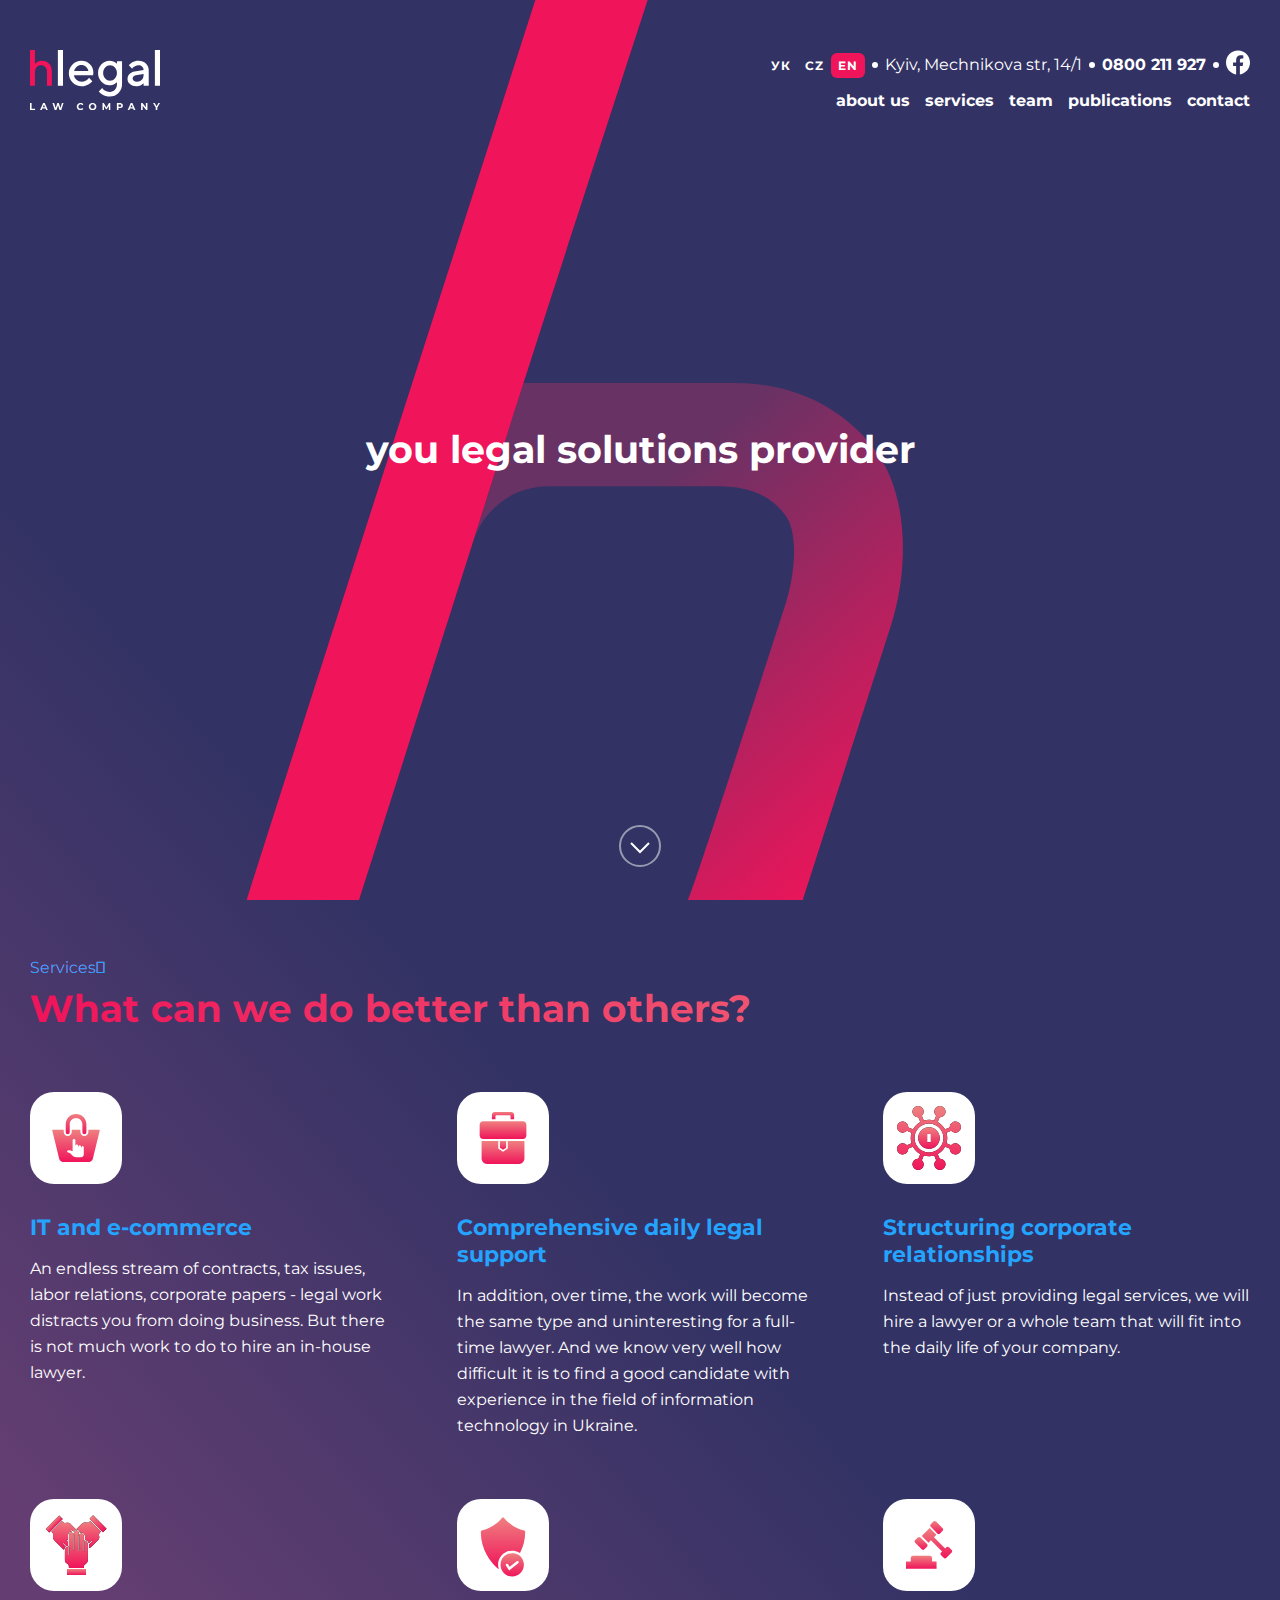
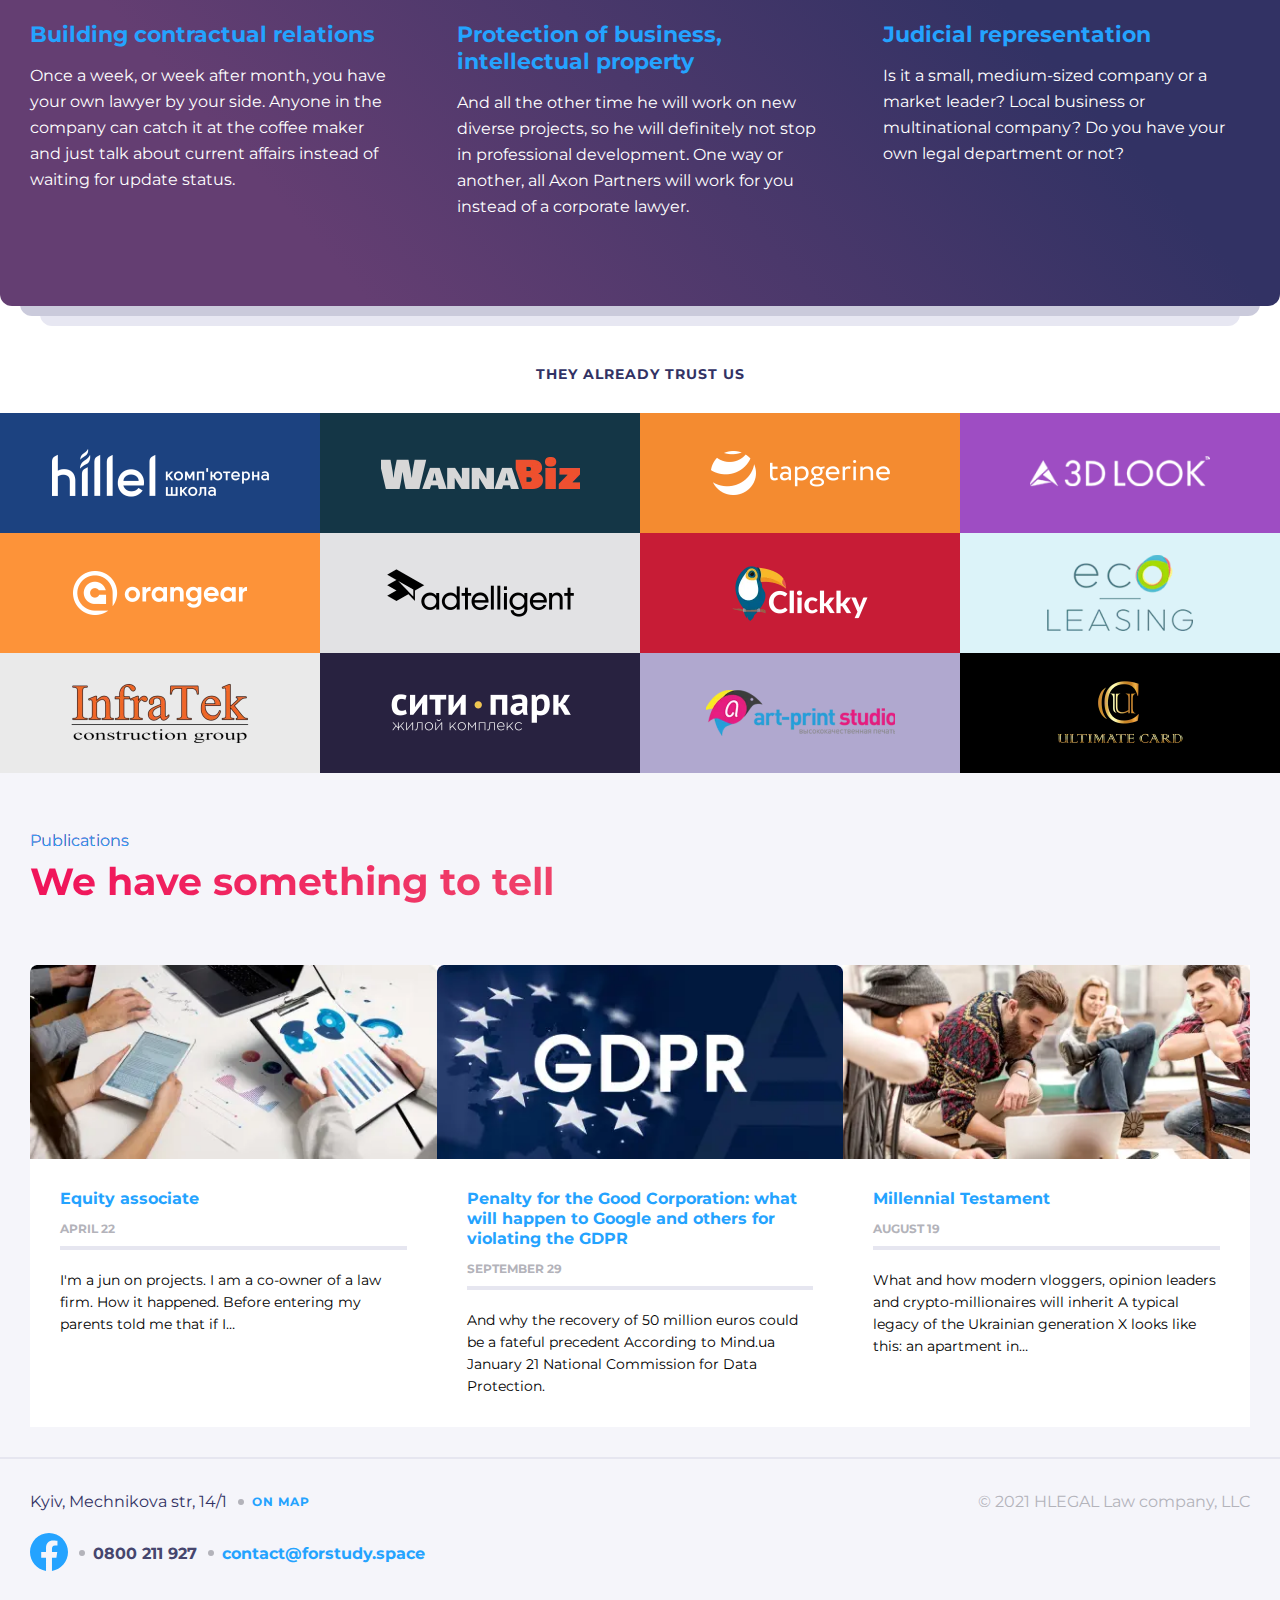
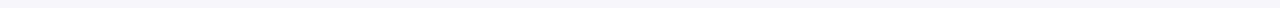
==== index.html @ 8ef1875a "version 2.0" ====
<!DOCTYPE html>
<html lang="ru">

<head>
	<title>Home</title>
	<meta charset="UTF-8">
	<meta name="format-detection" content="telephone=no">
	<!-- <style>body{opacity: 0;}</style> -->
	<link rel="stylesheet" href="css/style.min.css?_v=20220905091904">
	<!-- <meta name="robots" content="noindex, nofollow"> -->
	<meta name="viewport" content="width=device-width, initial-scale=1.0">
</head>

<body class="home header-bleck">
	<div class="wrapper">
		<header class="header">
			<div class="header__container">
				<div class="header__logo">
					<a href="../index.html">
						<svg class="header__logo--logotip" viewBox="0 0 130 60" fill="none" xmlns="http://www.w3.org/2000/svg">
							<path d="M4.95672 0H0V35.7986H4.95672V22.5177C4.95672 20.2709 5.51557 18.4984 6.63326 17.2502C7.75095 16.002 9.2817 15.353 11.1769 15.353C12.8049 15.353 14.1655 15.9521 15.2589 17.1004C16.3523 18.2738 16.9112 19.7466 16.9112 21.5191V35.8236H21.8922V21.5191C21.8922 18.2238 20.9932 15.6276 19.1951 13.6804C17.3971 11.7332 15.0402 10.7596 12.1731 10.7596C11.347 10.7596 10.5209 10.8594 9.71906 11.0841C8.89294 11.3088 8.2369 11.5584 7.70235 11.833C7.16781 12.1076 6.65756 12.4072 6.1959 12.7567C5.73424 13.1062 5.41838 13.3558 5.27259 13.5056C5.1268 13.6554 5.00532 13.7552 4.95672 13.8301V0Z" class="header__logo--capital-letter" />
							<path d="M32.9726 0H27.8628V35.7689H32.9726V0Z" class="header__logo--letter" />
							<path d="M63.1114 25.2935L63.3669 22.7386C63.3669 19.315 62.2428 16.4535 59.9433 14.1541C57.6439 11.8546 54.7824 10.7305 51.3588 10.7305C47.9352 10.7305 44.9715 11.9568 42.5188 14.4096C40.0661 16.8623 38.8397 19.7749 38.8397 23.2496C38.8397 26.8265 40.1172 29.8924 42.621 32.4473C45.1248 35.0022 48.1396 36.2797 51.6143 36.2797C52.9429 36.2797 54.1692 36.0753 55.3956 35.7176C56.6219 35.3088 57.6439 34.9 58.3593 34.4912C59.1258 34.0313 59.8922 33.5204 60.5565 32.9583C61.2208 32.3962 61.6807 31.9874 61.8851 31.7319C62.0895 31.4764 62.2428 31.3231 62.345 31.1698L59.0236 27.8484L58.2571 28.8193C57.7461 29.4325 56.8774 30.0457 55.6511 30.7099C54.3736 31.3742 53.0451 31.6808 51.6143 31.6808C49.6215 31.6808 47.9352 31.0676 46.5045 29.7902C45.0737 28.5127 44.205 27.0309 43.9495 25.2935H63.1114ZM51.3588 15.0738C53.2494 15.0738 54.7824 15.6359 56.0599 16.709C57.2862 17.8331 58.0527 19.2128 58.3593 20.9501H44.1539C44.6138 19.2128 45.4314 17.8331 46.7089 16.709C47.9352 15.6359 49.5193 15.0738 51.3588 15.0738Z" class="header__logo--letter" />
							<path d="M86.9429 34.2868C86.9429 36.5351 86.2786 38.3747 84.8989 39.8054C83.5704 41.1851 81.8841 41.9005 79.7891 41.9005C78.8693 41.9005 77.9496 41.7472 77.0809 41.4917C76.2122 41.2362 75.5479 40.9296 74.9859 40.5719C74.4238 40.2142 73.9128 39.8565 73.4018 39.3967C72.9419 38.9368 72.6353 38.6302 72.482 38.4769C72.3287 38.3236 72.2265 38.1703 72.1244 38.0681L68.803 41.3895L69.2117 41.9005C69.4672 42.2582 69.9271 42.718 70.5403 43.229C71.1535 43.6889 71.8689 44.1999 72.6864 44.7109C73.504 45.1708 74.526 45.5796 75.8034 45.9372C77.0809 46.2949 78.4094 46.4993 79.7891 46.4993C83.2638 46.4993 86.1253 45.3241 88.5269 42.9735C90.8774 40.5719 92.0527 37.7104 92.0527 34.2357V11.2415H86.9429V13.7964L86.0742 13.0299C85.5121 12.5189 84.6435 12.0079 83.4171 11.4969C82.1907 10.986 80.8622 10.7305 79.5336 10.7305C76.4166 10.7305 73.7595 11.9057 71.4601 14.3074C69.1606 16.709 68.0365 19.5705 68.0365 22.9941C68.0365 26.4177 69.1606 29.2792 71.4601 31.6808C73.7595 34.0824 76.4166 35.2577 79.5336 35.2577C80.4023 35.2577 81.2199 35.1555 82.0885 34.9511C82.9061 34.6956 83.5704 34.4401 84.1325 34.1846C84.6945 33.9291 85.2055 33.6225 85.6654 33.2648C86.1253 32.9072 86.483 32.6517 86.5852 32.5495L86.9429 32.1918V34.2868ZM73.1463 22.9941C73.1463 20.8479 73.8106 19.0595 75.1903 17.5776C76.5699 16.0958 78.2051 15.3293 80.0446 15.3293C81.8841 15.3293 83.5193 16.0958 84.8989 17.5776C86.2275 19.0595 86.9429 20.8479 86.9429 22.9941C86.9429 25.1402 86.2275 26.9287 84.8989 28.4105C83.5193 29.8924 81.8841 30.6588 80.0446 30.6588C78.2051 30.6588 76.5699 29.8924 75.1903 28.4105C73.8106 26.9287 73.1463 25.1402 73.1463 22.9941Z" class="header__logo--letter" />
							<path d="M118.724 35.7687V19.9282C118.724 17.3222 117.753 15.1249 115.863 13.3876C113.972 11.5991 111.519 10.7305 108.504 10.7305C107.329 10.7305 106.154 10.8838 105.03 11.1904C103.906 11.548 102.986 11.9057 102.321 12.3145C101.657 12.7233 100.993 13.1832 100.38 13.7453C99.7666 14.2563 99.4089 14.6139 99.2045 14.8183C99.0512 15.0227 98.8979 15.176 98.7957 15.3293L102.117 18.6507L102.781 17.782C103.19 17.22 103.906 16.709 104.979 16.1469C106.052 15.5848 107.227 15.3293 108.504 15.3293C109.986 15.3293 111.213 15.7892 112.183 16.6579C113.154 17.5266 113.614 18.6507 113.614 19.9282L104.672 21.4611C102.475 21.8188 100.686 22.6875 99.46 24.0672C98.1825 25.4468 97.5182 27.1331 97.5182 29.1259C97.5182 31.0165 98.3358 32.6517 99.971 34.0824C101.657 35.5643 103.701 36.2797 106.205 36.2797C107.074 36.2797 107.891 36.1775 108.709 35.922C109.577 35.7176 110.242 35.4621 110.804 35.2066C111.366 34.9511 111.877 34.6445 112.337 34.2868C112.797 33.9291 113.103 33.6736 113.308 33.5715C113.461 33.4182 113.563 33.2649 113.614 33.2138V35.7687H118.724ZM106.971 31.6808C105.643 31.6808 104.57 31.3742 103.803 30.761C102.986 30.1479 102.628 29.4325 102.628 28.6149C102.628 27.7462 102.884 26.9798 103.446 26.4177C104.008 25.8556 104.774 25.4468 105.694 25.2935L113.614 24.0161V24.527C113.614 26.8265 113.052 28.5638 111.877 29.8413C110.702 31.0676 109.066 31.6808 106.971 31.6808Z" class="header__logo--letter" />
							<path d="M130 0H124.89V35.7689H130V0Z" class="header__logo--letter" />
							<path d="M0 53.1185H1.59915V58.7253H5.06396V60.0283H0V53.1185Z" class="header__logo--letter" />
							<path d="M15.5016 58.5477H12.2934L11.6814 60.0283H10.0428L13.1226 53.1185H14.702L17.7917 60.0283H16.1136L15.5016 58.5477ZM14.9982 57.3335L13.9025 54.688L12.8067 57.3335H14.9982Z" class="header__logo--letter" />
							<path d="M33.5121 53.1185L31.2516 60.0283H29.534L28.0138 55.3494L26.4443 60.0283H24.7366L22.4662 53.1185H24.1245L25.6842 57.9751L27.313 53.1185H28.7937L30.3731 58.0146L31.9821 53.1185H33.5121Z" class="header__logo--letter" />
							<path d="M50.5232 60.1468C49.819 60.1468 49.1807 59.9954 48.6082 59.6927C48.0422 59.3834 47.5947 58.959 47.2657 58.4193C46.9432 57.8731 46.782 57.2578 46.782 56.5734C46.782 55.889 46.9432 55.277 47.2657 54.7373C47.5947 54.1911 48.0422 53.7667 48.6082 53.464C49.1807 53.1547 49.8223 53 50.5331 53C51.1319 53 51.6716 53.1053 52.152 53.3159C52.6389 53.5265 53.0469 53.8292 53.376 54.224L52.3494 55.1717C51.8821 54.6321 51.303 54.3622 50.612 54.3622C50.1843 54.3622 49.8026 54.4577 49.467 54.6485C49.1313 54.8328 48.8681 55.0927 48.6773 55.4283C48.493 55.764 48.4009 56.1456 48.4009 56.5734C48.4009 57.0012 48.493 57.3828 48.6773 57.7185C48.8681 58.0541 49.1313 58.3173 49.467 58.5082C49.8026 58.6924 50.1843 58.7846 50.612 58.7846C51.303 58.7846 51.8821 58.5115 52.3494 57.9653L53.376 58.9129C53.0469 59.3143 52.6389 59.6203 52.152 59.8309C51.665 60.0415 51.1221 60.1468 50.5232 60.1468Z" class="header__logo--letter" />
							<path d="M62.5933 60.1468C61.876 60.1468 61.2278 59.9922 60.6487 59.6829C60.0761 59.3736 59.6253 58.9491 59.2963 58.4095C58.9738 57.8632 58.8126 57.2512 58.8126 56.5734C58.8126 55.8956 58.9738 55.2868 59.2963 54.7472C59.6253 54.201 60.0761 53.7733 60.6487 53.464C61.2278 53.1547 61.876 53 62.5933 53C63.3106 53 63.9555 53.1547 64.5281 53.464C65.1006 53.7733 65.5514 54.201 65.8804 54.7472C66.2095 55.2868 66.374 55.8956 66.374 56.5734C66.374 57.2512 66.2095 57.8632 65.8804 58.4095C65.5514 58.9491 65.1006 59.3736 64.5281 59.6829C63.9555 59.9922 63.3106 60.1468 62.5933 60.1468ZM62.5933 58.7846C63.0013 58.7846 63.3698 58.6924 63.6989 58.5082C64.0279 58.3173 64.2846 58.0541 64.4688 57.7185C64.6597 57.3828 64.7551 57.0012 64.7551 56.5734C64.7551 56.1456 64.6597 55.764 64.4688 55.4283C64.2846 55.0927 64.0279 54.8328 63.6989 54.6485C63.3698 54.4577 63.0013 54.3622 62.5933 54.3622C62.1853 54.3622 61.8168 54.4577 61.4877 54.6485C61.1587 54.8328 60.8987 55.0927 60.7079 55.4283C60.5236 55.764 60.4315 56.1456 60.4315 56.5734C60.4315 57.0012 60.5236 57.3828 60.7079 57.7185C60.8987 58.0541 61.1587 58.3173 61.4877 58.5082C61.8168 58.6924 62.1853 58.7846 62.5933 58.7846Z" class="header__logo--letter" />
							<path d="M78.7995 60.0283L78.7896 55.8824L76.7561 59.2979H76.0355L74.0119 55.9713V60.0283H72.5115V53.1185H73.8342L76.4205 57.4125L78.9673 53.1185H80.2802L80.2999 60.0283H78.7995Z" class="header__logo--letter" />
							<path d="M89.8659 53.1185C90.478 53.1185 91.0077 53.2205 91.4552 53.4245C91.9093 53.6285 92.2581 53.918 92.5016 54.2931C92.7451 54.6682 92.8668 55.1125 92.8668 55.6258C92.8668 56.1325 92.7451 56.5767 92.5016 56.9584C92.2581 57.3335 91.9093 57.623 91.4552 57.8271C91.0077 58.0245 90.478 58.1232 89.8659 58.1232H88.4741V60.0283H86.8749V53.1185H89.8659ZM89.7771 56.8202C90.2575 56.8202 90.6227 56.7182 90.8728 56.5142C91.1229 56.3036 91.2479 56.0074 91.2479 55.6258C91.2479 55.2375 91.1229 54.9414 90.8728 54.7373C90.6227 54.5268 90.2575 54.4215 89.7771 54.4215H88.4741V56.8202H89.7771Z" class="header__logo--letter" />
							<path d="M103.148 58.5477H99.9396L99.3276 60.0283H97.6889L100.769 53.1185H102.348L105.438 60.0283H103.76L103.148 58.5477ZM102.644 57.3335L101.549 54.688L100.453 57.3335H102.644Z" class="header__logo--letter" />
							<path d="M117.428 53.1185V60.0283H116.115L112.67 55.8331V60.0283H111.09V53.1185H112.413L115.848 57.3137V53.1185H117.428Z" class="header__logo--letter" />
							<path d="M127.315 57.5803V60.0283H125.716V57.5605L123.041 53.1185H124.739L126.585 56.1884L128.43 53.1185H130L127.315 57.5803Z" class="header__logo--letter" />
						</svg>
					</a>
					<svg class="header__logo--slash" viewBox="0 0 21 47" fill="none" xmlns="http://www.w3.org/2000/svg">
						<path fill-rule="evenodd" clip-rule="evenodd" d="M15.1752 0H21L5.82482 47H0L15.1752 0Z" class="header__logo--capital-letter" />
					</svg>
					<span class="header__logo--pages-name header__logo--publications">publications</span>
					<span class="header__logo--pages-name header__logo--services">services</span>
					<span class="header__logo--pages-name header__logo--contact">contact</span>
					<span class="header__logo--pages-name header__logo--team">team</span>
					<span class="header__logo--pages-name header__logo--about-us">about us</span>
				</div>
				<div class="header__info">
					<div class="header__lang">
						<button class="header__lang--btn">УК</button>
						<button class="header__lang--btn">CZ</button>
						<button class="header__lang--btn header__lang--btn-active">EN</button>
					</div>
					<ul class="header__contact-info">
						<li class="header__contact-info--link"><a href="https://goo.gl/maps/58n53urwXJdVKvodA" target="_blank">
								<address>Kyiv, Mechnikova str, 14/1</address>
							</a></li>
						<li class="header__contact-info--link"><a href="tel:0800211927">0800 211 927</a></li>
						<li class="header__contact-info--link">
							<a href="https://www.facebook.com/groups/members.hillel.odessa" class="header__contact-info--facebook">
								<svg width="24" height="25" viewBox="0 0 24 25" fill="none" xmlns="http://www.w3.org/2000/svg">
									<path class="one" d="M24 12.5733C24 5.90541 18.6274 0.5 12 0.5C5.37258 0.5 0 5.90541 0 12.5733C0 18.5995 4.38823 23.5943 10.125 24.5V16.0633H7.07813V12.5733H10.125V9.91343C10.125 6.88755 11.9165 5.21615 14.6576 5.21615C15.9705 5.21615 17.3438 5.45195 17.3438 5.45195V8.42313H15.8306C14.3399 8.42313 13.875 9.35379 13.875 10.3086V12.5733H17.2031L16.6711 16.0633H13.875V24.5C19.6118 23.5943 24 18.5995 24 12.5733Z" fill="white" />
								</svg>
							</a>
						</li>
					</ul>
				</div>
				<input id="opener" type="radio" name="check">
				<label for="opener" class="opener"><span></span></label>
				<input id="cap" type="radio" name="check" checked>
				<div class="background"></div>
				<nav class="header__nav">
					<label for="cap" class="cap"><span></span></label>
					<a href="../about-us.html" class="header__nav--link header__nav--about-us">about us</a>
					<a href="../services.html" class="header__nav--link header__nav--services">services</a>
					<a href="../team.html" class="header__nav--link header__nav--team">team</a>
					<a href="../publications.html" class="header__nav--link header__nav--publications">publications</a>
					<a href="../contact.html" class="header__nav--link header__nav--contact">contact</a>
				</nav>
			</div>
		</header>
		<main class="page">
			<div class="wpapper-gradient">
				<section class="hero-section">
					<div class="hero-section__container">
						<div class="hero-section--h">
							<img src="img/Symbol.svg" alt="h">
						</div>
						<h1 class="hero-section__title basic-title">you legal solutions provider</h1>
						<a href="#" class="hero-section__arrow">
							<svg class="arrow" width="42" height="42" viewBox="0 0 42 42" fill="none" xmlns="http://www.w3.org/2000/svg">
								<circle class="arrow--circle" opacity="0.5" cx="21" cy="21" r="20" stroke-width="2" />
								<path class="arrow--color" d="M12 18L21 27L30 18" stroke-width="2" />
							</svg>
						</a>
					</div>
				</section>
				<div class="our-services">
					<div class="our-services__container">
						<div class="our-services__title--wrapper">
							<a href="../services.html" class="our-services__title--link">Services<span class="icon-Arrow-smoll"></span></a>
							<h1 class="our-services__title basic-title">What can we do better than others?</h1>
						</div>
						<ul class="our-services__list">
							<li class="our-services__item">
								<a class="our-services__item--link" href="#"><img src="img/Ecommerce.svg" alt="Ecommerce"></a>
								<h4 class="our-services__item--title"><a href="#">IT and e-commerce</a></h4>
								<p class="our-services__item--text">An endless stream of contracts, tax issues, labor relations, corporate papers - legal work distracts you from doing business. But there is not much work to do to hire an in-house lawyer.</p>
							</li>
							<li class="our-services__item">
								<a class="our-services__item--link" href="#"><img src="img/Support.svg" alt="Support"></a>
								<h4 class="our-services__item--title"><a href="#">Comprehensive daily legal support</a></h4>
								<p class="our-services__item--text">In addition, over time, the work will become the same type and uninteresting for a full-time lawyer. And we know very well how difficult it is to find a good candidate with experience in the field of information technology in Ukraine. </p>
							</li>
							<li class="our-services__item">
								<a class="our-services__item--link" href="#"><img src="img/Coprorate.svg" alt="Coprorate"></a>
								<h4 class="our-services__item--title"><a href="#">Structuring corporate relationships</a></h4>
								<p class="our-services__item--text">Instead of just providing legal services, we will hire a lawyer or a whole team that will fit into the daily life of your company.</p>
							</li>
							<li class="our-services__item">
								<a class="our-services__item--link" href="#"><img src="img/Trust.svg" alt="Trust"></a>
								<h4 class="our-services__item--title"><a href="#">Building contractual relations</a></h4>
								<p class="our-services__item--text">Once a week, or week after month, you have your own lawyer by your side. Anyone in the company can catch it at the coffee maker and just talk about current affairs instead of waiting for update status.</p>
							</li>
							<li class="our-services__item">
								<a class="our-services__item--link" href="#"><img src="img/Protection.svg" alt="Protection"></a>
								<h4 class="our-services__item--title"><a href="#">Protection of business, intellectual property</a></h4>
								<p class="our-services__item--text">And all the other time he will work on new diverse projects, so he will definitely not stop in professional development. One way or another, all Axon Partners will work for you instead of a corporate lawyer.</p>
							</li>
							<li class="our-services__item">
								<a class="our-services__item--link" href="#"><img src="img/Court.svg" alt="Court"></a>
								<h4 class="our-services__item--title"><a href="#">Judicial representation</a></h4>
								<p class="our-services__item--text">Is it a small, medium-sized company or a market leader? Local business or multinational company? Do you have your own legal department or not?</p>
							</li>
						</ul>
					</div>
				</div>


			</div>
			<section class="clients">
				<div class="clients__title">
					<h5>They already trust us</h5>
				</div>
				<div class="clients__list">
					<a class="clients__item bg-dark-blue" href="#"><picture><source srcset="img/hillel.webp" type="image/webp"><img class="clients__logo" src="img/hillel.png" width="217" alt="hillel"></picture></a>
					<a class="clients__item bg-dark-yankees" href="#"><picture><source srcset="img/wannabiz.webp" type="image/webp"><img class="clients__logo" src="img/wannabiz.png" width="199" alt="wannabiz"></picture></a>
					<a class="clients__item bg-cadmium-orange" href="#"><picture><source srcset="img/tapgerine.webp" type="image/webp"><img class="clients__logo" src="img/tapgerine.png" width="179" alt="tapgerine"></picture></a>
					<a class="clients__item bg-deep-lilac" href="#"><picture><source srcset="img/3dlook.webp" type="image/webp"><img class="clients__logo" src="img/3dlook.png" width="180" alt="3dlook"></picture></a>
					<a class="clients__item bg-deep-saffron" href="#"><picture><source srcset="img/orangear.webp" type="image/webp"><img class="clients__logo" src="img/orangear.png" width="174" alt="orangear"></picture></a>
					<a class="clients__item bg-platinum" href="#"><picture><source srcset="img/adtelligent.webp" type="image/webp"><img class="clients__logo" src="img/adtelligent.png" width="187" alt="adtelligent"></picture></a>
					<a class="clients__item bg-cardinal" href="#"><picture><source srcset="img/clickky.webp" type="image/webp"><img class="clients__logo" src="img/clickky.png" width="138" alt="clickky"></picture></a>
					<a class="clients__item bg-water" href="#"><picture><source srcset="img/eco-leasing.webp" type="image/webp"><img class="clients__logo" src="img/eco-leasing.png" width="146" alt="eco-leasing"></picture></a>
					<a class="clients__item bg-bright-gray" href="#"><picture><source srcset="img/ingratek.webp" type="image/webp"><img class="clients__logo" src="img/ingratek.png" width="182" alt="ingratek"></picture></a>
					<a class="clients__item bg-yankees-blue" href="#"><picture><source srcset="img/city-par.webp" type="image/webp"><img class="clients__logo" src="img/city-par.png" width="181" alt="city-par"></picture></a>
					<a class="clients__item bg-indigo" href="#"><picture><source srcset="img/artprint.webp" type="image/webp"><img class="clients__logo" src="img/artprint.png" width="189" alt="artprint"></picture></a>
					<a class="clients__item bg-black" href="#"><picture><source srcset="img/ultimatecard.webp" type="image/webp"><img class="clients__logo" src="img/ultimatecard.png" width="152" alt="ultimatecard"></picture></a>
				</div>
			</section>
			<section class="publications">
				<div class="publications__container">
					<div class="publications__title--wrapper">
						<a href="../publications.html" class="publications__title--link">Publications</a>
						<h2 class="publications__title basic-title">We have something to tell</h2>
					</div>
					<ul class="publications__list">
						<li class="publications__item">
							<a class="publications__item--link" href="#"><picture><source srcset="img/publication_one.webp" type="image/webp"><img src="img/publication_one.jpg" alt="Ecommerce"></picture></a>
							<h4 class="publications__item--title"><a href="#">Equity associate</a></h4>
							<time class="publications__date" datetime="2022-04-22">April 22</time>
							<p class="publications__item--text">I'm a jun on projects. I am a co-owner of a law firm. How it happened. Before entering my parents told me that if I…</p>
						</li>
						<li class="publications__item">
							<a class="publications__item--link" href="#"><picture><source srcset="img/publication_two.webp" type="image/webp"><img src="img/publication_two.jpg" alt="Support"></picture></a>
							<h4 class="publications__item--title"><a href="#">Penalty for the Good Corporation: what will happen to Google and others for violating the GDPR</a></h4>
							<time class="publications__date" datetime="2022-09-29">September 29</time>
							<p class="publications__item--text">And why the recovery of 50 million euros could be a fateful precedent According to Mind.ua January 21 National Commission for Data Protection.</p>
						</li>
						<li class="publications__item">
							<a class="publications__item--link" href="#"><picture><source srcset="img/publication_three.webp" type="image/webp"><img src="img/publication_three.jpg" alt="Coprorate"></picture></a>
							<h4 class="publications__item--title"><a href="#">Millennial Testament</a></h4>
							<time class="publications__date" datetime="2022-08-19">August 19</time>
							<p class="publications__item--text">What and how modern vloggers, opinion leaders and crypto-millionaires will inherit A typical legacy of the Ukrainian generation X looks like this: an apartment in…</p>
						</li>
					</ul>
				</div>

			</section>
		</main>
		<footer class="footer">
			<div class="footer__container">
				<div class="footer__locotion">
					<div class="footer__locotion-text">Kyiv, Mechnikova str, 14/1</div>
					<div class="footer__locotion-link"><a class="before" href="https://www.google.com/maps/place/%D0%B2%D1%83%D0%BB%D0%B8%D1%86%D1%8F+%D0%9C%D0%B5%D1%87%D0%BD%D0%B8%D0%BA%D0%BE%D0%B2%D0%B0,+14%2F1,+%D0%9A%D0%B8%D1%97%D0%B2,+02000/@50.436795,30.5305163,17z/data=!3m1!4b1!4m5!3m4!1s0x40d4cf07295b8e39:0x17b2112e2dc0e7a!8m2!3d50.436795!4d30.532705" target="_blank">On map</a></div>
				</div>
				<div class="footer__description">© 2021 HLEGAL Law company, LLC</div>
				<div class="footer__info">
					<div class="footer__info-social"><a href="#">
							<svg class="activ" width="38" height="38" viewBox="0 0 38 38" fill="none" xmlns="http://www.w3.org/2000/svg">
								<path d="M38 19.1161C38 8.55857 29.4934 0 19 0C8.50658 0 0 8.55857 0 19.1161C0 28.6575 6.94803 36.5659 16.0312 38V24.6419H11.207V19.1161H16.0312V14.9046C16.0312 10.1136 18.8678 7.46723 23.2078 7.46723C25.2866 7.46723 27.4609 7.84059 27.4609 7.84059V12.545H25.0651C22.7048 12.545 21.9688 14.0185 21.9688 15.5302V19.1161H27.2383L26.3959 24.6419H21.9688V38C31.052 36.5659 38 28.6575 38 19.1161Z" fill="#24A3FF" />
							</svg></a></div>
					<div class="footer__info-phone"><a class="before" href="#">0800 211 927</a></div>
					<div class="footer__info-mail"><a class="before activ" href="#">contact@forstudy.space</a></div>
				</div>
			</div>
		</footer>
	</div>
	<!-- <div id="popup" aria-hidden="true" class="popup">
	<div class="popup__wrapper">
		<div class="popup__content">
			<button data-close type="button" class="popup__close">Закрыть</button>
			<div class="popup__text">
				Text
			</div>
		</div>
	</div>
</div> -->
	<script src="js/app.min.js?_v=20220905091904"></script>
</body>

</html>
---- css/style.min.css ----
@charset "UTF-8";@import url(https://fonts.googleapis.com/css?family=Montserrat:regular,700&display=swap);*{padding:0;margin:0;border:0}*,:after,:before{-webkit-box-sizing:border-box;box-sizing:border-box}body,html{height:100%;min-width:320px}body{color:#000;line-height:1;font-family:Montserrat;font-size:1rem;-ms-text-size-adjust:100%;-moz-text-size-adjust:100%;-webkit-text-size-adjust:100%;-webkit-font-smoothing:antialiased;-moz-osx-font-smoothing:grayscale}button,input,textarea{font-family:Montserrat;font-size:inherit}button{cursor:pointer;color:inherit;background-color:inherit}a{color:inherit}a:link,a:visited{text-decoration:none}a:hover{text-decoration:none}ul li{list-style:none}img{vertical-align:top}h1,h2,h3,h4,h5,h6{font-weight:inherit;font-size:inherit}body{min-width:320px}.lock body{overflow:hidden;-ms-touch-action:none;touch-action:none;-ms-scroll-chaining:none;overscroll-behavior:none}.wrapper{min-height:100%;display:-webkit-box;display:-ms-flexbox;display:flex;-webkit-box-orient:vertical;-webkit-box-direction:normal;-ms-flex-direction:column;flex-direction:column;overflow:hidden}.wrapper>main{-webkit-box-flex:1;-ms-flex:1 1 auto;flex:1 1 auto}.wrapper>*{min-width:0}[class*=__container]{max-width:82.5rem;-webkit-box-sizing:content-box;box-sizing:content-box;margin:0 auto;padding:0 1.875rem}[class*=-ibg]{position:relative}[class*=-ibg] img{position:absolute;width:100%;height:100%;top:0;left:0;-o-object-fit:cover;object-fit:cover}[class*=-ibg_contain] img{-o-object-fit:contain;object-fit:contain}.home .header__logo--slash{display:none}.wpapper-gradient{border-radius:0 0 12px 12px;position:relative;background:-o-linear-gradient(221.43deg,#323264 11.93%,#323264 57.17%,#643e72 87.46%);background:linear-gradient(228.57deg,#323264 11.93%,#323264 57.17%,#643e72 87.46%)}.header-bleck .wpapper-gradient::before{content:"";position:absolute;bottom:-10px;right:20px;left:20px;height:50px;background:#cacadb;border-radius:0 0 12px 12px;z-index:-223}.header-bleck .wpapper-gradient::after{content:"";position:absolute;bottom:-20px;right:40px;left:40px;height:50px;background:#e7e7f2;border-radius:0 0 12px 12px;z-index:-224}.basic-title{font-weight:700;font-size:2.375rem;line-height:1.2105263158}img{max-width:100%;height:auto;vertical-align:top}.bg-dark-blue{background-color:#1c4280}.bg-dark-yankees{background-color:#143646}.bg-cadmium-orange{background-color:#f48b30}.bg-deep-lilac{background-color:#9e4dc3}.bg-deep-saffron{background-color:#fd9339}.bg-platinum{background-color:#e2e2e4}.bg-cardinal{background-color:#c71c36}.bg-water{background-color:#dcf3f9}.bg-bright-gray{background-color:#eaeaea}.bg-yankees-blue{background-color:#282240}.bg-indigo{background-color:#b0a8cf}.bg-black{background-color:#000}.header{position:relative}.header::before{content:"";position:absolute;display:block;height:45px;top:0;left:0;right:0;background:rgba(245,245,250,.1803921569)}.header-bleck .header{background:0 0;position:absolute;z-index:1;top:0;left:0;right:0}.header-bleck .header .main-color-text{fill:#323264}.header__container{display:-ms-grid;display:grid;color:#fff;font-size:1rem;line-height:1.21875;-ms-grid-columns:1fr;grid-template:45px 57px/1fr;grid-template-areas:"info info" "logo open";-webkit-box-align:center;-ms-flex-align:center;align-items:center}.header-bleck .header__container{color:#fff}.header__logo{-ms-grid-row:2;-ms-grid-column:1;display:-webkit-box;display:-ms-flexbox;display:flex;gap:20px;grid-area:logo;position:relative;font-size:1.25rem;line-height:1.2}.header__logo--logotip{width:70px;height:32px}.header__logo--capital-letter{fill:#f0145a}.header__logo--letter{fill:#323264}.header-bleck .header__logo--letter{fill:#fff}.header__logo--slash{display:block;position:absolute;width:11px;height:26px;left:75px;color:#f0145a}.header__logo--pages-name{position:absolute;color:#000;left:90px;display:none}.publications .header__logo--publications{display:block}.services .header__logo--services{display:block}.contact .header__logo--contact{display:block}.team .header__logo--team{display:block}.about-us .header__logo--about-us{display:block}.header__info{-ms-grid-row:1;-ms-grid-column:1;-ms-grid-column-span:2;display:-ms-grid;display:grid;grid-area:info;-ms-grid-columns:1fr 2fr;grid-template-columns:1fr 2fr;-ms-grid-rows:100%;grid-template-rows:100%}.header__nav{font-weight:700;grid-area:navi;display:-webkit-box;display:-ms-flexbox;display:flex;gap:15px;-webkit-box-orient:vertical;-webkit-box-direction:normal;-ms-flex-direction:column;flex-direction:column;position:absolute;-webkit-transition:bottom 1s;-o-transition:bottom 1s;transition:bottom 1s;left:0;right:0;background:#fff;padding-top:64px;padding-bottom:50px;margin:0 8px;border-radius:12px 12px 0 0}.header__nav--link{text-decoration:none;-webkit-transition:all .3s ease;-o-transition:all .3s ease;transition:all .3s ease;border-bottom:2px solid transparent;color:#24a3ff;text-align:center;padding:10px;margin:0 5px;background:#f5f5fa;border-radius:10px}.header__nav--link:hover{border-bottom-color:#24a3ff}.header-bleck .header__nav--link{color:#24a3ff}.header-bleck .header__nav--link:hover{border-bottom-color:#fff}.publications .header__nav--publications{color:#f0145a;border-bottom-color:#f0145a}.services .header__nav--services{color:#f0145a;border-bottom-color:#f0145a}.contact .header__nav--contact{color:#f0145a;border-bottom-color:#f0145a}.team .header__nav--team{color:#f0145a;border-bottom-color:#f0145a}.about-us .header__nav--about-us{color:#f0145a;border-bottom-color:#f0145a}.header #opener{opacity:0;position:absolute;visibility:hidden}.header #opener:checked~.header__nav{bottom:-84vh;opacity:1;z-index:2}.header #opener:checked~.background{display:block;z-index:1}.header #cap{opacity:0;position:absolute;visibility:hidden}.header #cap:checked~.header__nav{bottom:-138vh;opacity:0}.header #cap:checked~.background{display:none}.header .cap{display:block;width:32px;height:32px;position:absolute;top:12px;right:12px}.header .cap::after,.header .cap::before{display:block;content:"";font-size:0;line-height:0;height:2px;position:absolute;left:6px;right:6px;-webkit-transition:all .6s;-o-transition:all .6s;transition:all .6s}.header .cap::before{top:50%;-webkit-transform:translateY(-50%) rotate(45deg);-ms-transform:translateY(-50%) rotate(45deg);transform:translateY(-50%) rotate(45deg);background:#ec6f5d}.header .cap::after{top:50%;-webkit-transform:translateY(-50%) rotate(-45deg);-ms-transform:translateY(-50%) rotate(-45deg);transform:translateY(-50%) rotate(-45deg);background:#ec6f5d}.header .opener{-ms-grid-row:2;-ms-grid-column:2;display:block;grid-area:open;width:32px;height:32px;position:relative;border-radius:8px}.header .opener span,.header .opener::after,.header .opener::before{display:block;content:"";font-size:0;line-height:0;height:2px;position:absolute;left:6px;right:6px;-webkit-transition:all .6s;-o-transition:all .6s;transition:all .6s}.header .opener::before{top:7px;background:#323264}.header .opener::after{top:22px;background:#323264}.header .opener span{top:50%;-webkit-transform:translateY(-50%);-ms-transform:translateY(-50%);transform:translateY(-50%);background:#323264}.header-bleck .header .opener::before{background:#fff}.header-bleck .header .opener::after{background:#fff}.header-bleck .header .opener span{background:#fff}.header .background{position:absolute;top:0;left:-50px;right:-50px;height:100vh;background:#707093;display:none;padding:0 30px}.header__lang{display:-webkit-box;display:-ms-flexbox;display:flex}.header__lang--btn{display:block;border:none;border-radius:6px;background-color:transparent;font-size:.75rem;font-weight:700;text-transform:uppercase;padding:5px 7px;letter-spacing:1px;color:#b3b3ba}.header-bleck .header__lang--btn{color:#fff}.header__lang--btn-active{background:#f0145a;color:#fff}.header__lang--btn:hover{background:#f5f5fa}.header-bleck .header__lang--btn:hover{background:rgba(255,255,255,.2)}.header__contact-info{display:-webkit-box;display:-ms-flexbox;display:flex;-webkit-box-align:center;-ms-flex-align:center;align-items:center;-webkit-box-pack:end;-ms-flex-pack:end;justify-content:flex-end;font-size:1rem;line-height:1.25}.header__contact-info--link{padding-left:20px;position:relative;color:#b3b3ba}.header__contact-info--link:first-child,.header__contact-info--link:last-child{display:none}.header__contact-info--link address{font-style:normal}.header-bleck .header__contact-info--link{color:#fff}.header-bleck .header__contact-info--link::before{content:"";background:#fff}.header__contact-info--link::before{content:"";top:50%;left:10px;-webkit-transform:translate(-50%,-50%);-ms-transform:translate(-50%,-50%);transform:translate(-50%,-50%);position:absolute;width:6px;height:6px;border-radius:50%;background:#b3b3ba;display:none}.header__contact-info--link:nth-child(2){font-weight:700}.header__contact-info--facebook path{fill:#b3b3ba;-webkit-transition:.6s;-o-transition:.6s;transition:.6s}.header__contact-info:hover path{fill:#f0145a}.header-bleck .header__contact-info--facebook path{fill:#fff;-webkit-transition:.6s;-o-transition:.6s;transition:.6s}.header-bleck .header__contact-info--facebook:hover path{fill:#f0145a}.footer{background:#f5f5fa}.footer__container{border-top:2px solid #e6e6f0;display:-webkit-box;display:-ms-flexbox;display:flex;-ms-flex-wrap:wrap;flex-wrap:wrap;-webkit-box-align:start;-ms-flex-align:start;align-items:flex-start}.footer__locotion{-webkit-box-flex:0;-ms-flex:0 1 50%;flex:0 1 50%;display:-webkit-box;display:-ms-flexbox;display:flex;margin-bottom:1.3125rem;-ms-flex-wrap:wrap;flex-wrap:wrap}.footer__locotion-text{font-family:Montserrat;font-weight:400;font-size:16px;line-height:20px;color:#323264}.footer__locotion-link{-webkit-box-align:center;-ms-flex-align:center;align-items:center;font-family:Montserrat;font-weight:700;font-size:12px;line-height:19px;letter-spacing:1px;text-transform:uppercase;color:#24a3ff}.footer__description{display:-webkit-box;display:-ms-flexbox;display:flex;-webkit-box-pack:end;-ms-flex-pack:end;justify-content:end;-webkit-box-flex:0;-ms-flex:0 1 50%;flex:0 1 50%;font-family:Montserrat;font-style:normal;font-weight:400;font-size:16px;line-height:20px;color:#b3b3ba}.footer__info{-webkit-box-align:center;-ms-flex-align:center;align-items:center;display:-webkit-box;display:-ms-flexbox;display:flex;-webkit-box-flex:0;-ms-flex:0 1 auto;flex:0 1 auto;-ms-flex-wrap:wrap;flex-wrap:wrap}.footer__info-phone{font-family:Montserrat;font-style:normal;font-weight:700;font-size:16px;line-height:20px;color:#46466e}.footer__info-mail{font-family:Montserrat;font-style:normal;font-weight:700;font-size:16px;line-height:20px;color:#24a3ff}.before{-webkit-box-align:center;-ms-flex-align:center;align-items:center;position:relative;padding-left:17px;margin-left:8px}.before::before{content:"";position:absolute;top:50%;left:0;width:6px;height:6px;background:#b3b3ba;border-radius:50%;-webkit-transform:translate(50%,-50%);-ms-transform:translate(50%,-50%);transform:translate(50%,-50%)}.activ:hover path{fill:#f0145a}.activ:hover{color:#f0145a}.hero-section{min-height:100vh}.hero-section__container{height:100vh;position:relative;display:-webkit-box;display:-ms-flexbox;display:flex;-webkit-box-pack:center;-ms-flex-pack:center;justify-content:center;-webkit-box-align:center;-ms-flex-align:center;align-items:center}.hero-section--h{position:absolute;min-height:100%;width:100%;position:absolute;display:-webkit-box;display:-ms-flexbox;display:flex;-webkit-box-align:stretch;-ms-flex-align:stretch;align-items:stretch;-webkit-box-pack:center;-ms-flex-pack:center;justify-content:center;overflow:hidden}.hero-section--h img{height:100%;position:absolute}.hero-section__title{color:#fff;position:relative;text-align:center}.hero-section__arrow{position:absolute;display:block;bottom:30px;left:50%;-webkit-transform:translateX(-50%);-ms-transform:translateX(-50%);transform:translateX(-50%);z-index:222}.hero-section__arrow .arrow--color,.hero-section__arrow:hover .arrow--circle{stroke:#f0145a}.hero-section__arrow:hover .arrow--color{stroke:#f0145a}.hero-section__arrow .arrow--circle{stroke:#fff;-webkit-transition:.7s;-o-transition:.7s;transition:.7s}.hero-section__arrow .arrow--color{stroke:#fff;-webkit-transition:.7s;-o-transition:.7s;transition:.7s}.our-services{padding-bottom:60px}.services .our-services{padding-top:102px}.our-services__title--wrapper{padding:60px 0;background:-o-linear-gradient(359.87deg,#f0145a .84%,#ef8080 99.96%);background:linear-gradient(90.13deg,#f0145a .84%,#ef8080 99.96%);-webkit-background-clip:text;color:transparent}.our-services__title--link{display:none;margin-bottom:.625rem;color:#24a3ff;-webkit-transition:color .7s;-o-transition:color .7s;transition:color .7s}.our-services__title--link .icon-Arrow-smoll:before{content:"\e900"}.home .our-services__title--link{display:block}.our-services__title--link:hover{color:#f0145a}.our-services__list{display:-ms-grid;display:grid;-ms-grid-rows:1fr;-ms-grid-columns:1fr;grid-template:1fr/1fr;gap:60px;font-size:1rem;line-height:1.625;color:#fff}.our-services__item--link{display:block;width:92px;height:92px;background:#fff;border-radius:24px;display:-webkit-box;display:-ms-flexbox;display:flex;-webkit-box-pack:center;-ms-flex-pack:center;justify-content:center;-webkit-box-align:center;-ms-flex-align:center;align-items:center;margin-bottom:30px}.our-services__item--link img{-webkit-transition:scale .7s;-o-transition:scale .7s;transition:scale .7s}.our-services__item--link:hover img{scale:1.2}.our-services__item--title{font-weight:700;font-size:1.375rem;line-height:1.2272727273;margin-bottom:15px;color:#24a3ff;cursor:pointer;-webkit-transition:color .7s;-o-transition:color .7s;transition:color .7s}.our-services__item--title:hover{color:#f0145a}.clients__title{font-weight:700;font-size:.875rem;line-height:1.2142857143;letter-spacing:1px;color:#323264;padding-top:60px;margin-bottom:1.875rem;text-align:center;text-transform:uppercase}.clients__list{display:-ms-grid;display:grid;-ms-grid-columns:() [1fr];grid-template-columns:repeat(1fr)}.clients__item{display:-webkit-box;display:-ms-flexbox;display:flex;-webkit-box-pack:center;-ms-flex-pack:center;justify-content:center;-webkit-box-align:center;-ms-flex-align:center;align-items:center;min-height:120px}.publications{background:#f5f5fa;padding-bottom:30px}.publications__title--wrapper{padding:60px 0;background:-o-linear-gradient(359.87deg,#f0145a .84%,#ef8080 99.96%);background:linear-gradient(90.13deg,#f0145a .84%,#ef8080 99.96%);-webkit-background-clip:text;color:transparent}.publications__title--link{display:none;margin-bottom:.625rem;color:#24a3ff;-webkit-transition:color .7s;-o-transition:color .7s;transition:color .7s}.publications__title--link .icon-Arrow-smoll:before{content:"\e900"}.home .publications__title--link{display:block}.publications__title--link:hover{color:#f0145a}.publications__list{display:-ms-grid;display:grid;-ms-grid-rows:1fr;-ms-grid-columns:(1fr)[3];grid-template:1fr/repeat(3,1fr);font-size:.875rem;line-height:1.5714285714;font-weight:400;background:#fff}.publications__item{border-radius:8px}.publications__item--link{display:block;margin-bottom:1.875rem}.publications__item--title{font-weight:700;font-size:1rem;line-height:1.25;color:#24a3ff;margin-bottom:.9375rem;padding:0 30px}.publications__item--text{padding:0 30px 30px}.publications__date{display:block;font-weight:700;font-size:.75rem;line-height:.914375;color:#b3b3ba;letter-spacing:1;text-transform:uppercase;position:relative;margin-bottom:2.125rem;padding:0 30px}.publications__date::before{content:"";display:block;position:absolute;height:4px;left:30px;right:30px;bottom:-15px;background:#e6e6f0}@media (min-width:86.25em){.footer__container{padding-top:2.1875rem}.footer__container{padding-bottom:2.1875rem}}@media (min-width:479px){.clients__list{-ms-grid-columns:(1fr)[2];grid-template-columns:repeat(2,1fr)}}@media (min-width:768px){.header::before{display:none}.header__container{-ms-grid-columns:1fr;grid-template:30px 60px 30px/1fr;padding-top:50px;padding-bottom:41px;gap:30px;grid-template-areas:"info" "logo" "navi"}.header__logo{font-size:2.25rem;line-height:1.2222222222}.header__logo--logotip{width:130px;height:60px}.header__logo--slash{left:135px;width:21px;height:47px}.header__logo--pages-name{left:160px}.header__info{position:static;display:-webkit-box;display:-ms-flexbox;display:flex;-ms-grid-column-align:start;justify-self:start;-webkit-box-align:center;-ms-flex-align:center;align-items:center}.header__nav{position:static;-ms-grid-column-align:start;justify-self:start;-webkit-box-align:end;-ms-flex-align:end;align-items:flex-end;-webkit-box-orient:horizontal;-webkit-box-direction:normal;-ms-flex-direction:row;flex-direction:row;background:0 0;padding-top:0;padding-bottom:0;margin:0}.header__nav--link{padding:10px;margin:0;background:0 0;border-radius:10px;padding:0 0 5px 0;border-radius:0;background:0 0}.header-bleck .header__nav--link{color:#fff}.header #opener:checked~.background{display:none}.header #cap:checked~.header__nav{opacity:1}.header .cap{opacity:0;position:absolute;visibility:hidden}.header .opener{display:none;top:36px}.header .background{left:0;right:0}.header__contact-info{-webkit-box-pack:start;-ms-flex-pack:start;justify-content:flex-start}.header__contact-info--link:first-child,.header__contact-info--link:last-child{display:block}.header__contact-info--link::before{display:block}.services .our-services{padding-top:225px}.our-services__list{-ms-grid-rows:1fr 1fr 1fr;-ms-grid-columns:1fr 1fr;grid-template:1fr 1fr 1fr/1fr 1fr}.clients__list{-ms-grid-columns:(1fr)[3];grid-template-columns:repeat(3,1fr)}.header__logo{-ms-grid-row:3;-ms-grid-column:1}.header__info{-ms-grid-row:1;-ms-grid-column:1;-ms-grid-column-span:1}.header__nav{-ms-grid-row:5;-ms-grid-column:1}}@media (min-width:992px){.header__container{-ms-grid-columns:1fr 9px 3fr;grid-template:30px 30px/1fr 3fr;grid-template-areas:"logo info" "logo navi";gap:9px}.header__info{-ms-grid-column-align:end;justify-self:end}.header__nav{-ms-grid-column-align:end;justify-self:end}.services .our-services{padding-top:176px}.header__logo{-ms-grid-row:1;-ms-grid-row-span:3;-ms-grid-column:1}.header__info{-ms-grid-row:1;-ms-grid-column:3;-ms-grid-column-span:1}.header__nav{-ms-grid-row:3;-ms-grid-column:3}}@media (min-width:1024px){.our-services__list{-ms-grid-rows:1fr 1fr;-ms-grid-columns:1fr 1fr 1fr;grid-template:1fr 1fr/1fr 1fr 1fr}.clients__list{-ms-grid-columns:(1fr)[4];grid-template-columns:repeat(4,1fr)}}@media (max-width:48em){.footer__container{-webkit-box-pack:center;-ms-flex-pack:center;justify-content:center;-webkit-box-align:center;-ms-flex-align:center;align-items:center;text-align:center}.footer__locotion{-webkit-box-flex:1;-ms-flex:1 1 100%;flex:1 1 100%;-webkit-box-align:center;-ms-flex-align:center;align-items:center;-webkit-box-pack:center;-ms-flex-pack:center;justify-content:center;-webkit-box-ordinal-group:2;-ms-flex-order:1;order:1}.footer__description{-webkit-box-flex:1;-ms-flex:1 1 100%;flex:1 1 100%;-webkit-box-pack:center;-ms-flex-pack:center;justify-content:center;-webkit-box-ordinal-group:4;-ms-flex-order:3;order:3}.footer__info{-webkit-box-flex:1;-ms-flex:1 1 100%;flex:1 1 100%;-webkit-box-pack:center;-ms-flex-pack:center;justify-content:center;-webkit-box-ordinal-group:2;-ms-flex-order:1;order:1;margin-bottom:1.9375rem}}@media (max-width:480px){.header__container{padding:0 15px}}@media (max-width:20em){.footer__container{padding-top:1.25rem}.footer__container{padding-bottom:1.25rem}}@media (max-width:27.0625em){.footer__locotion-text{-webkit-box-flex:1;-ms-flex:1 1 100%;flex:1 1 100%}.footer__locotion-link{-webkit-box-flex:1;-ms-flex:1 1 100%;flex:1 1 100%}.footer__info-social{-webkit-box-flex:1;-ms-flex:1 1 100%;flex:1 1 100%;margin-bottom:.625rem}.footer__info-phone{-webkit-box-flex:1;-ms-flex:1 1 100%;flex:1 1 100%;margin-bottom:.625rem}.footer__info-mail{-webkit-box-flex:1;-ms-flex:1 1 100%;flex:1 1 100%}.before::before{display:none}}@media (min-width:20em) and (max-width:86.25em){@supports (padding-top:clamp(1.25rem ,0.9669811321rem + 1.4150943396vw ,2.1875rem)){.footer__container{padding-top:clamp(1.25rem ,.9669811321rem + 1.4150943396vw ,2.1875rem)}}@supports not (padding-top:clamp(1.25rem ,0.9669811321rem + 1.4150943396vw ,2.1875rem)){.footer__container{padding-top:calc(1.25rem + .9375 * (100vw - 20rem)/ 66.25)}}@supports (padding-bottom:clamp(1.25rem ,0.9669811321rem + 1.4150943396vw ,2.1875rem)){.footer__container{padding-bottom:clamp(1.25rem ,.9669811321rem + 1.4150943396vw ,2.1875rem)}}@supports not (padding-bottom:clamp(1.25rem ,0.9669811321rem + 1.4150943396vw ,2.1875rem)){.footer__container{padding-bottom:calc(1.25rem + .9375 * (100vw - 20rem)/ 66.25)}}}
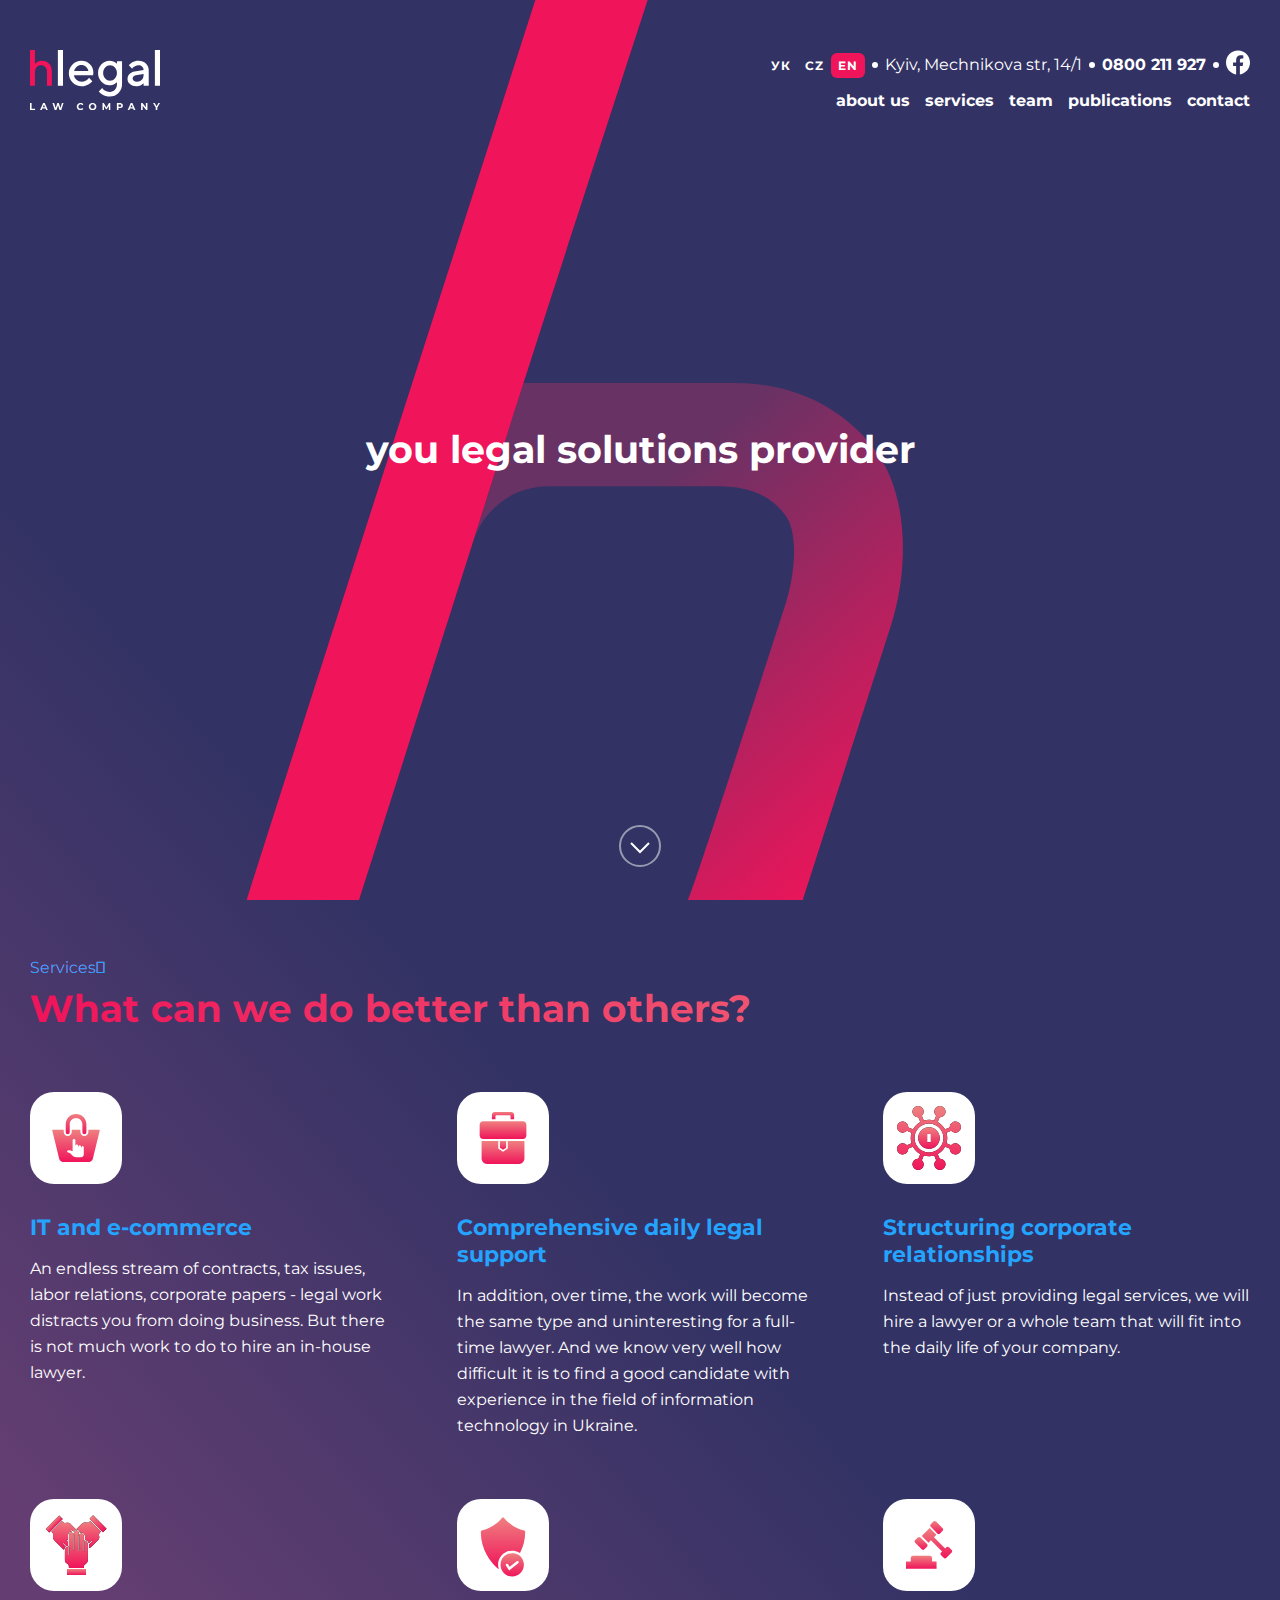
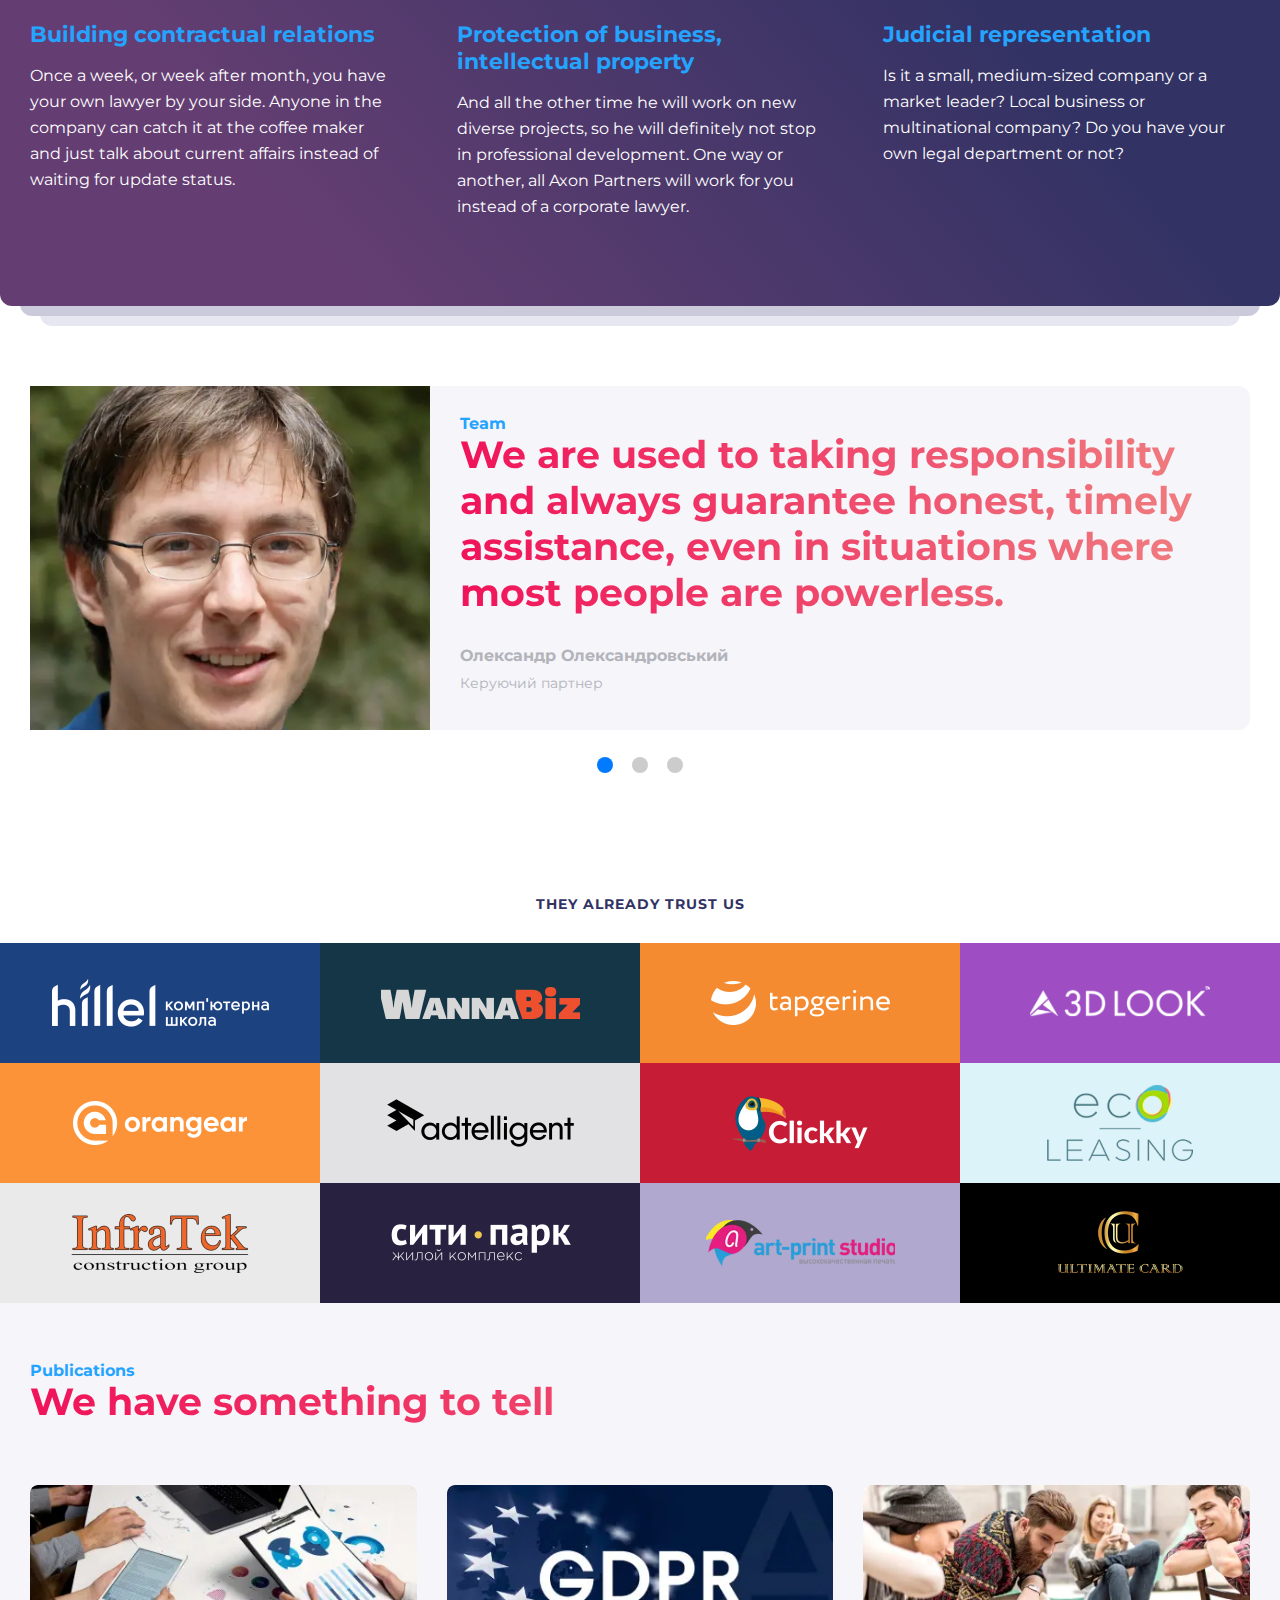
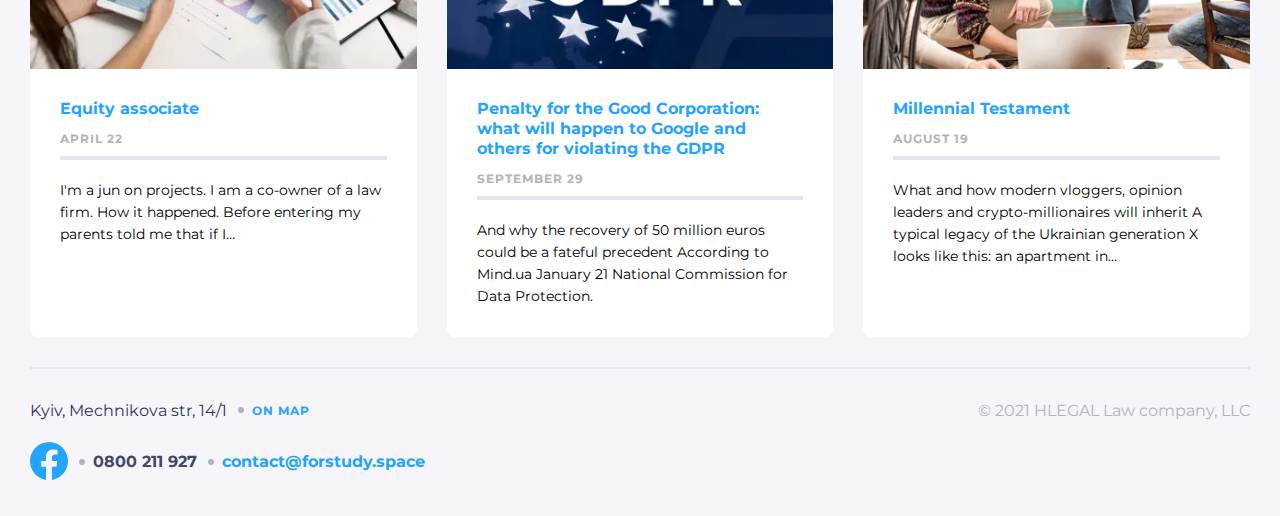
==== commit 6b58980a: "version 2.2" ====
--- a/index.html
+++ b/index.html
@@ -6,7 +6,8 @@
 	<meta charset="UTF-8">
 	<meta name="format-detection" content="telephone=no">
 	<!-- <style>body{opacity: 0;}</style> -->
-	<link rel="stylesheet" href="css/style.min.css?_v=20220905091904">
+	<link rel="stylesheet" href="https://cdn.jsdelivr.net/npm/swiper@8/swiper-bundle.min.css?_v=20220905213838" />
+	<link rel="stylesheet" href="css/style.min.css?_v=20220905213838">
 	<!-- <meta name="robots" content="noindex, nofollow"> -->
 	<meta name="viewport" content="width=device-width, initial-scale=1.0">
 </head>
@@ -138,6 +139,76 @@
 
 
 			</div>
+
+			<section class="team-slider">
+				<div class="team-slider__container">
+					<!-- Оболочка слайдера -->
+					<div class="team-slider__slider swiper">
+						<!-- Двигающееся часть слайдера -->
+						<div class="team-slider__wrapper swiper-wrapper">
+							<!-- Слайд -->
+							<div class="team-slider__slide swiper-slide">
+								<div class="team-slider__image">
+									<picture><source srcset="img/alexander.webp" type="image/webp"><img src="img/alexander.jpg" alt="alexander"></picture>
+								</div>
+								<div class="team-slider__content">
+									<a href="../team.html" class="team-slider__title--link title-link">Team</a>
+									<figure>
+										<blockquote class="team-slider__title basic-title title-gradient">We are used to taking responsibility and always guarantee honest, timely assistance, even in situations where most people are powerless.</blockquote>
+										<figcaption class="team-slider__author">Олександр Олександровський</figcaption>
+										<figcaption class="team-slider__author--position">Керуючий партнер</figcaption>
+									</figure>
+								</div>
+							</div>
+							<div class="team-slider__slide swiper-slide">
+								<div class="team-slider__image">
+									<picture><source srcset="img/alexander.webp" type="image/webp"><img src="img/alexander.jpg" alt="alexander"></picture>
+								</div>
+								<div class="team-slider__content">
+									<a href="../team.html" class="team-slider__title--link title-link">Team</a>
+									<figure>
+										<blockquote class="team-slider__title basic-title title-gradient">We are used to taking responsibility and always guarantee honest, timely assistance, even in situations where most people are powerless.</blockquote>
+										<figcaption class="team-slider__author">Олександр Олександровський</figcaption>
+										<figcaption class="team-slider__author--position">Керуючий партнер</figcaption>
+									</figure>
+								</div>
+							</div>
+							<div class="team-slider__slide swiper-slide">
+								<div class="team-slider__image">
+									<picture><source srcset="img/alexander.webp" type="image/webp"><img src="img/alexander.jpg" alt="alexander"></picture>
+								</div>
+								<div class="team-slider__content">
+									<a href="../team.html" class="team-slider__title--link title-link">Team</a>
+									<figure>
+										<blockquote class="team-slider__title basic-title title-gradient">We are used to taking responsibility and always guarantee honest, timely assistance, even in situations where most people are powerless.</blockquote>
+										<figcaption class="team-slider__author">Олександр Олександровський</figcaption>
+										<figcaption class="team-slider__author--position">Керуючий партнер</figcaption>
+									</figure>
+								</div>
+							</div>
+						</div>
+						<!-- Если нужна пагинация -->
+						<div class="swiper-pagination">
+							<div class="pagging">
+								<a href="" class="pagging__arrow"></a>
+								<ul class="pagging__list">
+									<li>
+										<a href="" class="pagging__item _active">1</a>
+									</li>
+									<li>
+										<a href="" class="pagging__item">2</a>
+									</li>
+									<li>
+										<a href="" class="pagging__item">3</a>
+									</li>
+								</ul>
+								<a href="" class="pagging__arrow"></a>
+							</div>
+						</div>
+					</div>
+				</div>
+			</section>
+
 			<section class="clients">
 				<div class="clients__title">
 					<h5>They already trust us</h5>
@@ -160,27 +231,37 @@
 			<section class="publications">
 				<div class="publications__container">
 					<div class="publications__title--wrapper">
-						<a href="../publications.html" class="publications__title--link">Publications</a>
-						<h2 class="publications__title basic-title">We have something to tell</h2>
+						<a href="../publications.html" class="publications__title--link title-link">Publications</a>
+						<h2 class="publications__title basic-title title-gradient">We have something to tell</h2>
+					</div>
+					<div class="publications__title--wrapper-rec">
+						<a href="../publications.html" class="publications__title--link title-link">Publications</a>
+						<h2 class="publications__title publications__title--rec basic-title title-gradient">Recommended</h2>
 					</div>
 					<ul class="publications__list">
 						<li class="publications__item">
 							<a class="publications__item--link" href="#"><picture><source srcset="img/publication_one.webp" type="image/webp"><img src="img/publication_one.jpg" alt="Ecommerce"></picture></a>
-							<h4 class="publications__item--title"><a href="#">Equity associate</a></h4>
-							<time class="publications__date" datetime="2022-04-22">April 22</time>
-							<p class="publications__item--text">I'm a jun on projects. I am a co-owner of a law firm. How it happened. Before entering my parents told me that if I…</p>
+							<div class="publications__item--content">
+								<h4 class="publications__item--title"><a href="#">Equity associate</a></h4>
+								<time class="publications__date" datetime="2022-04-22">April 22</time>
+								<p class="publications__item--text">I'm a jun on projects. I am a co-owner of a law firm. How it happened. Before entering my parents told me that if I…</p>
+							</div>
 						</li>
 						<li class="publications__item">
 							<a class="publications__item--link" href="#"><picture><source srcset="img/publication_two.webp" type="image/webp"><img src="img/publication_two.jpg" alt="Support"></picture></a>
-							<h4 class="publications__item--title"><a href="#">Penalty for the Good Corporation: what will happen to Google and others for violating the GDPR</a></h4>
-							<time class="publications__date" datetime="2022-09-29">September 29</time>
-							<p class="publications__item--text">And why the recovery of 50 million euros could be a fateful precedent According to Mind.ua January 21 National Commission for Data Protection.</p>
+							<div class="publications__item--content">
+								<h4 class="publications__item--title"><a href="#">Penalty for the Good Corporation: what will happen to Google and others for violating the GDPR</a></h4>
+								<time class="publications__date" datetime="2022-09-29">September 29</time>
+								<p class="publications__item--text">And why the recovery of 50 million euros could be a fateful precedent According to Mind.ua January 21 National Commission for Data Protection.</p>
+							</div>
 						</li>
 						<li class="publications__item">
 							<a class="publications__item--link" href="#"><picture><source srcset="img/publication_three.webp" type="image/webp"><img src="img/publication_three.jpg" alt="Coprorate"></picture></a>
-							<h4 class="publications__item--title"><a href="#">Millennial Testament</a></h4>
-							<time class="publications__date" datetime="2022-08-19">August 19</time>
-							<p class="publications__item--text">What and how modern vloggers, opinion leaders and crypto-millionaires will inherit A typical legacy of the Ukrainian generation X looks like this: an apartment in…</p>
+							<div class="publications__item--content">
+								<h4 class="publications__item--title"><a href="#">Millennial Testament</a></h4>
+								<time class="publications__date" datetime="2022-08-19">August 19</time>
+								<p class="publications__item--text">What and how modern vloggers, opinion leaders and crypto-millionaires will inherit A typical legacy of the Ukrainian generation X looks like this: an apartment in…</p>
+							</div>
 						</li>
 					</ul>
 				</div>
@@ -215,7 +296,7 @@
 		</div>
 	</div>
 </div> -->
-	<script src="js/app.min.js?_v=20220905091904"></script>
+	<script src="js/app.min.js?_v=20220905213838"></script>
 </body>
 
 </html>--- a/css/style.min.css
+++ b/css/style.min.css
@@ -1 +1 @@
-@charset "UTF-8";@import url(https://fonts.googleapis.com/css?family=Montserrat:regular,700&display=swap);*{padding:0;margin:0;border:0}*,:after,:before{-webkit-box-sizing:border-box;box-sizing:border-box}body,html{height:100%;min-width:320px}body{color:#000;line-height:1;font-family:Montserrat;font-size:1rem;-ms-text-size-adjust:100%;-moz-text-size-adjust:100%;-webkit-text-size-adjust:100%;-webkit-font-smoothing:antialiased;-moz-osx-font-smoothing:grayscale}button,input,textarea{font-family:Montserrat;font-size:inherit}button{cursor:pointer;color:inherit;background-color:inherit}a{color:inherit}a:link,a:visited{text-decoration:none}a:hover{text-decoration:none}ul li{list-style:none}img{vertical-align:top}h1,h2,h3,h4,h5,h6{font-weight:inherit;font-size:inherit}body{min-width:320px}.lock body{overflow:hidden;-ms-touch-action:none;touch-action:none;-ms-scroll-chaining:none;overscroll-behavior:none}.wrapper{min-height:100%;display:-webkit-box;display:-ms-flexbox;display:flex;-webkit-box-orient:vertical;-webkit-box-direction:normal;-ms-flex-direction:column;flex-direction:column;overflow:hidden}.wrapper>main{-webkit-box-flex:1;-ms-flex:1 1 auto;flex:1 1 auto}.wrapper>*{min-width:0}[class*=__container]{max-width:82.5rem;-webkit-box-sizing:content-box;box-sizing:content-box;margin:0 auto;padding:0 1.875rem}[class*=-ibg]{position:relative}[class*=-ibg] img{position:absolute;width:100%;height:100%;top:0;left:0;-o-object-fit:cover;object-fit:cover}[class*=-ibg_contain] img{-o-object-fit:contain;object-fit:contain}.home .header__logo--slash{display:none}.wpapper-gradient{border-radius:0 0 12px 12px;position:relative;background:-o-linear-gradient(221.43deg,#323264 11.93%,#323264 57.17%,#643e72 87.46%);background:linear-gradient(228.57deg,#323264 11.93%,#323264 57.17%,#643e72 87.46%)}.header-bleck .wpapper-gradient::before{content:"";position:absolute;bottom:-10px;right:20px;left:20px;height:50px;background:#cacadb;border-radius:0 0 12px 12px;z-index:-223}.header-bleck .wpapper-gradient::after{content:"";position:absolute;bottom:-20px;right:40px;left:40px;height:50px;background:#e7e7f2;border-radius:0 0 12px 12px;z-index:-224}.basic-title{font-weight:700;font-size:2.375rem;line-height:1.2105263158}img{max-width:100%;height:auto;vertical-align:top}.bg-dark-blue{background-color:#1c4280}.bg-dark-yankees{background-color:#143646}.bg-cadmium-orange{background-color:#f48b30}.bg-deep-lilac{background-color:#9e4dc3}.bg-deep-saffron{background-color:#fd9339}.bg-platinum{background-color:#e2e2e4}.bg-cardinal{background-color:#c71c36}.bg-water{background-color:#dcf3f9}.bg-bright-gray{background-color:#eaeaea}.bg-yankees-blue{background-color:#282240}.bg-indigo{background-color:#b0a8cf}.bg-black{background-color:#000}.header{position:relative}.header::before{content:"";position:absolute;display:block;height:45px;top:0;left:0;right:0;background:rgba(245,245,250,.1803921569)}.header-bleck .header{background:0 0;position:absolute;z-index:1;top:0;left:0;right:0}.header-bleck .header .main-color-text{fill:#323264}.header__container{display:-ms-grid;display:grid;color:#fff;font-size:1rem;line-height:1.21875;-ms-grid-columns:1fr;grid-template:45px 57px/1fr;grid-template-areas:"info info" "logo open";-webkit-box-align:center;-ms-flex-align:center;align-items:center}.header-bleck .header__container{color:#fff}.header__logo{-ms-grid-row:2;-ms-grid-column:1;display:-webkit-box;display:-ms-flexbox;display:flex;gap:20px;grid-area:logo;position:relative;font-size:1.25rem;line-height:1.2}.header__logo--logotip{width:70px;height:32px}.header__logo--capital-letter{fill:#f0145a}.header__logo--letter{fill:#323264}.header-bleck .header__logo--letter{fill:#fff}.header__logo--slash{display:block;position:absolute;width:11px;height:26px;left:75px;color:#f0145a}.header__logo--pages-name{position:absolute;color:#000;left:90px;display:none}.publications .header__logo--publications{display:block}.services .header__logo--services{display:block}.contact .header__logo--contact{display:block}.team .header__logo--team{display:block}.about-us .header__logo--about-us{display:block}.header__info{-ms-grid-row:1;-ms-grid-column:1;-ms-grid-column-span:2;display:-ms-grid;display:grid;grid-area:info;-ms-grid-columns:1fr 2fr;grid-template-columns:1fr 2fr;-ms-grid-rows:100%;grid-template-rows:100%}.header__nav{font-weight:700;grid-area:navi;display:-webkit-box;display:-ms-flexbox;display:flex;gap:15px;-webkit-box-orient:vertical;-webkit-box-direction:normal;-ms-flex-direction:column;flex-direction:column;position:absolute;-webkit-transition:bottom 1s;-o-transition:bottom 1s;transition:bottom 1s;left:0;right:0;background:#fff;padding-top:64px;padding-bottom:50px;margin:0 8px;border-radius:12px 12px 0 0}.header__nav--link{text-decoration:none;-webkit-transition:all .3s ease;-o-transition:all .3s ease;transition:all .3s ease;border-bottom:2px solid transparent;color:#24a3ff;text-align:center;padding:10px;margin:0 5px;background:#f5f5fa;border-radius:10px}.header__nav--link:hover{border-bottom-color:#24a3ff}.header-bleck .header__nav--link{color:#24a3ff}.header-bleck .header__nav--link:hover{border-bottom-color:#fff}.publications .header__nav--publications{color:#f0145a;border-bottom-color:#f0145a}.services .header__nav--services{color:#f0145a;border-bottom-color:#f0145a}.contact .header__nav--contact{color:#f0145a;border-bottom-color:#f0145a}.team .header__nav--team{color:#f0145a;border-bottom-color:#f0145a}.about-us .header__nav--about-us{color:#f0145a;border-bottom-color:#f0145a}.header #opener{opacity:0;position:absolute;visibility:hidden}.header #opener:checked~.header__nav{bottom:-84vh;opacity:1;z-index:2}.header #opener:checked~.background{display:block;z-index:1}.header #cap{opacity:0;position:absolute;visibility:hidden}.header #cap:checked~.header__nav{bottom:-138vh;opacity:0}.header #cap:checked~.background{display:none}.header .cap{display:block;width:32px;height:32px;position:absolute;top:12px;right:12px}.header .cap::after,.header .cap::before{display:block;content:"";font-size:0;line-height:0;height:2px;position:absolute;left:6px;right:6px;-webkit-transition:all .6s;-o-transition:all .6s;transition:all .6s}.header .cap::before{top:50%;-webkit-transform:translateY(-50%) rotate(45deg);-ms-transform:translateY(-50%) rotate(45deg);transform:translateY(-50%) rotate(45deg);background:#ec6f5d}.header .cap::after{top:50%;-webkit-transform:translateY(-50%) rotate(-45deg);-ms-transform:translateY(-50%) rotate(-45deg);transform:translateY(-50%) rotate(-45deg);background:#ec6f5d}.header .opener{-ms-grid-row:2;-ms-grid-column:2;display:block;grid-area:open;width:32px;height:32px;position:relative;border-radius:8px}.header .opener span,.header .opener::after,.header .opener::before{display:block;content:"";font-size:0;line-height:0;height:2px;position:absolute;left:6px;right:6px;-webkit-transition:all .6s;-o-transition:all .6s;transition:all .6s}.header .opener::before{top:7px;background:#323264}.header .opener::after{top:22px;background:#323264}.header .opener span{top:50%;-webkit-transform:translateY(-50%);-ms-transform:translateY(-50%);transform:translateY(-50%);background:#323264}.header-bleck .header .opener::before{background:#fff}.header-bleck .header .opener::after{background:#fff}.header-bleck .header .opener span{background:#fff}.header .background{position:absolute;top:0;left:-50px;right:-50px;height:100vh;background:#707093;display:none;padding:0 30px}.header__lang{display:-webkit-box;display:-ms-flexbox;display:flex}.header__lang--btn{display:block;border:none;border-radius:6px;background-color:transparent;font-size:.75rem;font-weight:700;text-transform:uppercase;padding:5px 7px;letter-spacing:1px;color:#b3b3ba}.header-bleck .header__lang--btn{color:#fff}.header__lang--btn-active{background:#f0145a;color:#fff}.header__lang--btn:hover{background:#f5f5fa}.header-bleck .header__lang--btn:hover{background:rgba(255,255,255,.2)}.header__contact-info{display:-webkit-box;display:-ms-flexbox;display:flex;-webkit-box-align:center;-ms-flex-align:center;align-items:center;-webkit-box-pack:end;-ms-flex-pack:end;justify-content:flex-end;font-size:1rem;line-height:1.25}.header__contact-info--link{padding-left:20px;position:relative;color:#b3b3ba}.header__contact-info--link:first-child,.header__contact-info--link:last-child{display:none}.header__contact-info--link address{font-style:normal}.header-bleck .header__contact-info--link{color:#fff}.header-bleck .header__contact-info--link::before{content:"";background:#fff}.header__contact-info--link::before{content:"";top:50%;left:10px;-webkit-transform:translate(-50%,-50%);-ms-transform:translate(-50%,-50%);transform:translate(-50%,-50%);position:absolute;width:6px;height:6px;border-radius:50%;background:#b3b3ba;display:none}.header__contact-info--link:nth-child(2){font-weight:700}.header__contact-info--facebook path{fill:#b3b3ba;-webkit-transition:.6s;-o-transition:.6s;transition:.6s}.header__contact-info:hover path{fill:#f0145a}.header-bleck .header__contact-info--facebook path{fill:#fff;-webkit-transition:.6s;-o-transition:.6s;transition:.6s}.header-bleck .header__contact-info--facebook:hover path{fill:#f0145a}.footer{background:#f5f5fa}.footer__container{border-top:2px solid #e6e6f0;display:-webkit-box;display:-ms-flexbox;display:flex;-ms-flex-wrap:wrap;flex-wrap:wrap;-webkit-box-align:start;-ms-flex-align:start;align-items:flex-start}.footer__locotion{-webkit-box-flex:0;-ms-flex:0 1 50%;flex:0 1 50%;display:-webkit-box;display:-ms-flexbox;display:flex;margin-bottom:1.3125rem;-ms-flex-wrap:wrap;flex-wrap:wrap}.footer__locotion-text{font-family:Montserrat;font-weight:400;font-size:16px;line-height:20px;color:#323264}.footer__locotion-link{-webkit-box-align:center;-ms-flex-align:center;align-items:center;font-family:Montserrat;font-weight:700;font-size:12px;line-height:19px;letter-spacing:1px;text-transform:uppercase;color:#24a3ff}.footer__description{display:-webkit-box;display:-ms-flexbox;display:flex;-webkit-box-pack:end;-ms-flex-pack:end;justify-content:end;-webkit-box-flex:0;-ms-flex:0 1 50%;flex:0 1 50%;font-family:Montserrat;font-style:normal;font-weight:400;font-size:16px;line-height:20px;color:#b3b3ba}.footer__info{-webkit-box-align:center;-ms-flex-align:center;align-items:center;display:-webkit-box;display:-ms-flexbox;display:flex;-webkit-box-flex:0;-ms-flex:0 1 auto;flex:0 1 auto;-ms-flex-wrap:wrap;flex-wrap:wrap}.footer__info-phone{font-family:Montserrat;font-style:normal;font-weight:700;font-size:16px;line-height:20px;color:#46466e}.footer__info-mail{font-family:Montserrat;font-style:normal;font-weight:700;font-size:16px;line-height:20px;color:#24a3ff}.before{-webkit-box-align:center;-ms-flex-align:center;align-items:center;position:relative;padding-left:17px;margin-left:8px}.before::before{content:"";position:absolute;top:50%;left:0;width:6px;height:6px;background:#b3b3ba;border-radius:50%;-webkit-transform:translate(50%,-50%);-ms-transform:translate(50%,-50%);transform:translate(50%,-50%)}.activ:hover path{fill:#f0145a}.activ:hover{color:#f0145a}.hero-section{min-height:100vh}.hero-section__container{height:100vh;position:relative;display:-webkit-box;display:-ms-flexbox;display:flex;-webkit-box-pack:center;-ms-flex-pack:center;justify-content:center;-webkit-box-align:center;-ms-flex-align:center;align-items:center}.hero-section--h{position:absolute;min-height:100%;width:100%;position:absolute;display:-webkit-box;display:-ms-flexbox;display:flex;-webkit-box-align:stretch;-ms-flex-align:stretch;align-items:stretch;-webkit-box-pack:center;-ms-flex-pack:center;justify-content:center;overflow:hidden}.hero-section--h img{height:100%;position:absolute}.hero-section__title{color:#fff;position:relative;text-align:center}.hero-section__arrow{position:absolute;display:block;bottom:30px;left:50%;-webkit-transform:translateX(-50%);-ms-transform:translateX(-50%);transform:translateX(-50%);z-index:222}.hero-section__arrow .arrow--color,.hero-section__arrow:hover .arrow--circle{stroke:#f0145a}.hero-section__arrow:hover .arrow--color{stroke:#f0145a}.hero-section__arrow .arrow--circle{stroke:#fff;-webkit-transition:.7s;-o-transition:.7s;transition:.7s}.hero-section__arrow .arrow--color{stroke:#fff;-webkit-transition:.7s;-o-transition:.7s;transition:.7s}.our-services{padding-bottom:60px}.services .our-services{padding-top:102px}.our-services__title--wrapper{padding:60px 0;background:-o-linear-gradient(359.87deg,#f0145a .84%,#ef8080 99.96%);background:linear-gradient(90.13deg,#f0145a .84%,#ef8080 99.96%);-webkit-background-clip:text;color:transparent}.our-services__title--link{display:none;margin-bottom:.625rem;color:#24a3ff;-webkit-transition:color .7s;-o-transition:color .7s;transition:color .7s}.our-services__title--link .icon-Arrow-smoll:before{content:"\e900"}.home .our-services__title--link{display:block}.our-services__title--link:hover{color:#f0145a}.our-services__list{display:-ms-grid;display:grid;-ms-grid-rows:1fr;-ms-grid-columns:1fr;grid-template:1fr/1fr;gap:60px;font-size:1rem;line-height:1.625;color:#fff}.our-services__item--link{display:block;width:92px;height:92px;background:#fff;border-radius:24px;display:-webkit-box;display:-ms-flexbox;display:flex;-webkit-box-pack:center;-ms-flex-pack:center;justify-content:center;-webkit-box-align:center;-ms-flex-align:center;align-items:center;margin-bottom:30px}.our-services__item--link img{-webkit-transition:scale .7s;-o-transition:scale .7s;transition:scale .7s}.our-services__item--link:hover img{scale:1.2}.our-services__item--title{font-weight:700;font-size:1.375rem;line-height:1.2272727273;margin-bottom:15px;color:#24a3ff;cursor:pointer;-webkit-transition:color .7s;-o-transition:color .7s;transition:color .7s}.our-services__item--title:hover{color:#f0145a}.clients__title{font-weight:700;font-size:.875rem;line-height:1.2142857143;letter-spacing:1px;color:#323264;padding-top:60px;margin-bottom:1.875rem;text-align:center;text-transform:uppercase}.clients__list{display:-ms-grid;display:grid;-ms-grid-columns:() [1fr];grid-template-columns:repeat(1fr)}.clients__item{display:-webkit-box;display:-ms-flexbox;display:flex;-webkit-box-pack:center;-ms-flex-pack:center;justify-content:center;-webkit-box-align:center;-ms-flex-align:center;align-items:center;min-height:120px}.publications{background:#f5f5fa;padding-bottom:30px}.publications__title--wrapper{padding:60px 0;background:-o-linear-gradient(359.87deg,#f0145a .84%,#ef8080 99.96%);background:linear-gradient(90.13deg,#f0145a .84%,#ef8080 99.96%);-webkit-background-clip:text;color:transparent}.publications__title--link{display:none;margin-bottom:.625rem;color:#24a3ff;-webkit-transition:color .7s;-o-transition:color .7s;transition:color .7s}.publications__title--link .icon-Arrow-smoll:before{content:"\e900"}.home .publications__title--link{display:block}.publications__title--link:hover{color:#f0145a}.publications__list{display:-ms-grid;display:grid;-ms-grid-rows:1fr;-ms-grid-columns:(1fr)[3];grid-template:1fr/repeat(3,1fr);font-size:.875rem;line-height:1.5714285714;font-weight:400;background:#fff}.publications__item{border-radius:8px}.publications__item--link{display:block;margin-bottom:1.875rem}.publications__item--title{font-weight:700;font-size:1rem;line-height:1.25;color:#24a3ff;margin-bottom:.9375rem;padding:0 30px}.publications__item--text{padding:0 30px 30px}.publications__date{display:block;font-weight:700;font-size:.75rem;line-height:.914375;color:#b3b3ba;letter-spacing:1;text-transform:uppercase;position:relative;margin-bottom:2.125rem;padding:0 30px}.publications__date::before{content:"";display:block;position:absolute;height:4px;left:30px;right:30px;bottom:-15px;background:#e6e6f0}@media (min-width:86.25em){.footer__container{padding-top:2.1875rem}.footer__container{padding-bottom:2.1875rem}}@media (min-width:479px){.clients__list{-ms-grid-columns:(1fr)[2];grid-template-columns:repeat(2,1fr)}}@media (min-width:768px){.header::before{display:none}.header__container{-ms-grid-columns:1fr;grid-template:30px 60px 30px/1fr;padding-top:50px;padding-bottom:41px;gap:30px;grid-template-areas:"info" "logo" "navi"}.header__logo{font-size:2.25rem;line-height:1.2222222222}.header__logo--logotip{width:130px;height:60px}.header__logo--slash{left:135px;width:21px;height:47px}.header__logo--pages-name{left:160px}.header__info{position:static;display:-webkit-box;display:-ms-flexbox;display:flex;-ms-grid-column-align:start;justify-self:start;-webkit-box-align:center;-ms-flex-align:center;align-items:center}.header__nav{position:static;-ms-grid-column-align:start;justify-self:start;-webkit-box-align:end;-ms-flex-align:end;align-items:flex-end;-webkit-box-orient:horizontal;-webkit-box-direction:normal;-ms-flex-direction:row;flex-direction:row;background:0 0;padding-top:0;padding-bottom:0;margin:0}.header__nav--link{padding:10px;margin:0;background:0 0;border-radius:10px;padding:0 0 5px 0;border-radius:0;background:0 0}.header-bleck .header__nav--link{color:#fff}.header #opener:checked~.background{display:none}.header #cap:checked~.header__nav{opacity:1}.header .cap{opacity:0;position:absolute;visibility:hidden}.header .opener{display:none;top:36px}.header .background{left:0;right:0}.header__contact-info{-webkit-box-pack:start;-ms-flex-pack:start;justify-content:flex-start}.header__contact-info--link:first-child,.header__contact-info--link:last-child{display:block}.header__contact-info--link::before{display:block}.services .our-services{padding-top:225px}.our-services__list{-ms-grid-rows:1fr 1fr 1fr;-ms-grid-columns:1fr 1fr;grid-template:1fr 1fr 1fr/1fr 1fr}.clients__list{-ms-grid-columns:(1fr)[3];grid-template-columns:repeat(3,1fr)}.header__logo{-ms-grid-row:3;-ms-grid-column:1}.header__info{-ms-grid-row:1;-ms-grid-column:1;-ms-grid-column-span:1}.header__nav{-ms-grid-row:5;-ms-grid-column:1}}@media (min-width:992px){.header__container{-ms-grid-columns:1fr 9px 3fr;grid-template:30px 30px/1fr 3fr;grid-template-areas:"logo info" "logo navi";gap:9px}.header__info{-ms-grid-column-align:end;justify-self:end}.header__nav{-ms-grid-column-align:end;justify-self:end}.services .our-services{padding-top:176px}.header__logo{-ms-grid-row:1;-ms-grid-row-span:3;-ms-grid-column:1}.header__info{-ms-grid-row:1;-ms-grid-column:3;-ms-grid-column-span:1}.header__nav{-ms-grid-row:3;-ms-grid-column:3}}@media (min-width:1024px){.our-services__list{-ms-grid-rows:1fr 1fr;-ms-grid-columns:1fr 1fr 1fr;grid-template:1fr 1fr/1fr 1fr 1fr}.clients__list{-ms-grid-columns:(1fr)[4];grid-template-columns:repeat(4,1fr)}}@media (max-width:48em){.footer__container{-webkit-box-pack:center;-ms-flex-pack:center;justify-content:center;-webkit-box-align:center;-ms-flex-align:center;align-items:center;text-align:center}.footer__locotion{-webkit-box-flex:1;-ms-flex:1 1 100%;flex:1 1 100%;-webkit-box-align:center;-ms-flex-align:center;align-items:center;-webkit-box-pack:center;-ms-flex-pack:center;justify-content:center;-webkit-box-ordinal-group:2;-ms-flex-order:1;order:1}.footer__description{-webkit-box-flex:1;-ms-flex:1 1 100%;flex:1 1 100%;-webkit-box-pack:center;-ms-flex-pack:center;justify-content:center;-webkit-box-ordinal-group:4;-ms-flex-order:3;order:3}.footer__info{-webkit-box-flex:1;-ms-flex:1 1 100%;flex:1 1 100%;-webkit-box-pack:center;-ms-flex-pack:center;justify-content:center;-webkit-box-ordinal-group:2;-ms-flex-order:1;order:1;margin-bottom:1.9375rem}}@media (max-width:480px){.header__container{padding:0 15px}}@media (max-width:20em){.footer__container{padding-top:1.25rem}.footer__container{padding-bottom:1.25rem}}@media (max-width:27.0625em){.footer__locotion-text{-webkit-box-flex:1;-ms-flex:1 1 100%;flex:1 1 100%}.footer__locotion-link{-webkit-box-flex:1;-ms-flex:1 1 100%;flex:1 1 100%}.footer__info-social{-webkit-box-flex:1;-ms-flex:1 1 100%;flex:1 1 100%;margin-bottom:.625rem}.footer__info-phone{-webkit-box-flex:1;-ms-flex:1 1 100%;flex:1 1 100%;margin-bottom:.625rem}.footer__info-mail{-webkit-box-flex:1;-ms-flex:1 1 100%;flex:1 1 100%}.before::before{display:none}}@media (min-width:20em) and (max-width:86.25em){@supports (padding-top:clamp(1.25rem ,0.9669811321rem + 1.4150943396vw ,2.1875rem)){.footer__container{padding-top:clamp(1.25rem ,.9669811321rem + 1.4150943396vw ,2.1875rem)}}@supports not (padding-top:clamp(1.25rem ,0.9669811321rem + 1.4150943396vw ,2.1875rem)){.footer__container{padding-top:calc(1.25rem + .9375 * (100vw - 20rem)/ 66.25)}}@supports (padding-bottom:clamp(1.25rem ,0.9669811321rem + 1.4150943396vw ,2.1875rem)){.footer__container{padding-bottom:clamp(1.25rem ,.9669811321rem + 1.4150943396vw ,2.1875rem)}}@supports not (padding-bottom:clamp(1.25rem ,0.9669811321rem + 1.4150943396vw ,2.1875rem)){.footer__container{padding-bottom:calc(1.25rem + .9375 * (100vw - 20rem)/ 66.25)}}}+@charset "UTF-8";@import url(https://fonts.googleapis.com/css?family=Montserrat:regular,700&display=swap);*{padding:0;margin:0;border:0}*,:after,:before{-webkit-box-sizing:border-box;box-sizing:border-box}body,html{height:100%;min-width:320px}body{color:#000;line-height:1;font-family:Montserrat;font-size:1rem;-ms-text-size-adjust:100%;-moz-text-size-adjust:100%;-webkit-text-size-adjust:100%;-webkit-font-smoothing:antialiased;-moz-osx-font-smoothing:grayscale}button,input,textarea{font-family:Montserrat;font-size:inherit}button{cursor:pointer;color:inherit;background-color:inherit}a{color:inherit}a:link,a:visited{text-decoration:none}a:hover{text-decoration:none}ul li{list-style:none}img{vertical-align:top}h1,h2,h3,h4,h5,h6{font-weight:inherit;font-size:inherit}body{min-width:320px}.lock body{overflow:hidden;-ms-touch-action:none;touch-action:none;-ms-scroll-chaining:none;overscroll-behavior:none}.wrapper{min-height:100%;display:-webkit-box;display:-ms-flexbox;display:flex;-webkit-box-orient:vertical;-webkit-box-direction:normal;-ms-flex-direction:column;flex-direction:column;overflow:hidden}.wrapper>main{-webkit-box-flex:1;-ms-flex:1 1 auto;flex:1 1 auto}.wrapper>*{min-width:0}[class*=__container]{max-width:82.5rem;-webkit-box-sizing:content-box;box-sizing:content-box;margin:0 auto;padding:0 1.875rem}[class*=-ibg]{position:relative}[class*=-ibg] img{position:absolute;width:100%;height:100%;top:0;left:0;-o-object-fit:cover;object-fit:cover}[class*=-ibg_contain] img{-o-object-fit:contain;object-fit:contain}.home .header__logo--slash{display:none}.wpapper-gradient{border-radius:0 0 12px 12px;position:relative;background:-o-linear-gradient(221.43deg,#323264 11.93%,#323264 57.17%,#643e72 87.46%);background:linear-gradient(228.57deg,#323264 11.93%,#323264 57.17%,#643e72 87.46%);margin-bottom:5rem}.header-bleck .wpapper-gradient::before{content:"";position:absolute;bottom:-10px;right:20px;left:20px;height:50px;background:#cacadb;border-radius:0 0 12px 12px;z-index:-223}.header-bleck .wpapper-gradient::after{content:"";position:absolute;bottom:-20px;right:40px;left:40px;height:50px;background:#e7e7f2;border-radius:0 0 12px 12px;z-index:-224}.basic-title{font-weight:700;font-size:1.875rem;line-height:1.219}.title-link{margin-bottom:.625rem;color:#24a3ff;-webkit-transition:color .7s;-o-transition:color .7s;transition:color .7s;font-weight:700}.title-link .icon-Arrow-smoll:before{content:"\e900"}.title-link:hover{color:#f0145a}.title-gradient{background:-o-linear-gradient(359.87deg,#f0145a .84%,#ef8080 99.96%);background:linear-gradient(90.13deg,#f0145a .84%,#ef8080 99.96%);-webkit-background-clip:text;color:transparent}img{max-width:100%;height:auto;vertical-align:top}.bg-dark-blue{background-color:#1c4280}.bg-dark-yankees{background-color:#143646}.bg-cadmium-orange{background-color:#f48b30}.bg-deep-lilac{background-color:#9e4dc3}.bg-deep-saffron{background-color:#fd9339}.bg-platinum{background-color:#e2e2e4}.bg-cardinal{background-color:#c71c36}.bg-water{background-color:#dcf3f9}.bg-bright-gray{background-color:#eaeaea}.bg-yankees-blue{background-color:#282240}.bg-indigo{background-color:#b0a8cf}.bg-black{background-color:#000}.header{position:relative}.header::before{content:"";position:absolute;display:block;height:45px;top:0;left:0;right:0;z-index:-1;background:#f5f5fa}.header-bleck .header::before{background:rgba(245,245,250,.1803921569)}.header-bleck .header{background:0 0;position:absolute;z-index:1;top:0;left:0;right:0}.header-bleck .header .main-color-text{fill:#323264}.header__container{display:-ms-grid;display:grid;color:#fff;font-size:1rem;line-height:1.21875;-ms-grid-columns:1fr;grid-template:45px 57px/1fr;grid-template-areas:"info info" "logo open";-webkit-box-align:center;-ms-flex-align:center;align-items:center}.header-bleck .header__container{color:#fff}.header__logo{-ms-grid-row:2;-ms-grid-column:1;display:-webkit-box;display:-ms-flexbox;display:flex;gap:20px;grid-area:logo;position:relative;font-size:1.25rem;line-height:1.2}.header__logo--logotip{width:70px;height:32px}.header__logo--capital-letter{fill:#f0145a}.header__logo--letter{fill:#323264}.header-bleck .header__logo--letter{fill:#fff}.header__logo--slash{display:block;position:absolute;width:11px;height:26px;left:75px;color:#f0145a}.header__logo--pages-name{position:absolute;color:#000;left:90px;display:none}.publications .header__logo--publications{display:block}.services .header__logo--services{display:block}.contact .header__logo--contact{display:block}.team .header__logo--team{display:block}.about-us .header__logo--about-us{display:block}.header__info{-ms-grid-row:1;-ms-grid-column:1;-ms-grid-column-span:2;display:-ms-grid;display:grid;grid-area:info;-ms-grid-columns:1fr 2fr;grid-template-columns:1fr 2fr;-ms-grid-rows:100%;grid-template-rows:100%}.header__nav{font-weight:700;grid-area:navi;display:-webkit-box;display:-ms-flexbox;display:flex;gap:15px;-webkit-box-orient:vertical;-webkit-box-direction:normal;-ms-flex-direction:column;flex-direction:column;position:absolute;-webkit-transition:bottom 1s;-o-transition:bottom 1s;transition:bottom 1s;left:0;right:0;background:#fff;padding-top:64px;padding-bottom:50px;margin:0 8px;border-radius:12px 12px 0 0}.header__nav--link{text-decoration:none;-webkit-transition:all .3s ease;-o-transition:all .3s ease;transition:all .3s ease;border-bottom:2px solid transparent;color:#24a3ff;text-align:center;padding:10px;margin:0 5px;background:#f5f5fa;border-radius:10px}.header__nav--link:hover{border-bottom-color:#24a3ff}.header-bleck .header__nav--link{color:#24a3ff}.header-bleck .header__nav--link:hover{border-bottom-color:#fff}.publications .header__nav--publications{color:#f0145a;border-bottom-color:#f0145a}.services .header__nav--services{color:#f0145a;border-bottom-color:#f0145a}.contact .header__nav--contact{color:#f0145a;border-bottom-color:#f0145a}.team .header__nav--team{color:#f0145a;border-bottom-color:#f0145a}.about-us .header__nav--about-us{color:#f0145a;border-bottom-color:#f0145a}.header #opener{opacity:0;position:absolute;visibility:hidden}.header #opener:checked~.header__nav{bottom:-86vh;opacity:1;z-index:2}.header #opener:checked~.background{display:block;z-index:1}.header #cap{opacity:0;position:absolute;visibility:hidden}.header #cap:checked~.header__nav{bottom:-138vh;opacity:0}.header #cap:checked~.background{display:none}.header .cap{display:block;width:32px;height:32px;position:absolute;top:12px;right:12px}.header .cap::after,.header .cap::before{display:block;content:"";font-size:0;line-height:0;height:2px;position:absolute;left:6px;right:6px;-webkit-transition:all .6s;-o-transition:all .6s;transition:all .6s}.header .cap::before{top:50%;-webkit-transform:translateY(-50%) rotate(45deg);-ms-transform:translateY(-50%) rotate(45deg);transform:translateY(-50%) rotate(45deg);background:#ec6f5d}.header .cap::after{top:50%;-webkit-transform:translateY(-50%) rotate(-45deg);-ms-transform:translateY(-50%) rotate(-45deg);transform:translateY(-50%) rotate(-45deg);background:#ec6f5d}.header .opener{-ms-grid-row:2;-ms-grid-column:2;display:block;grid-area:open;width:32px;height:32px;position:relative;border-radius:8px}.header .opener span,.header .opener::after,.header .opener::before{display:block;content:"";font-size:0;line-height:0;height:2px;position:absolute;left:6px;right:6px;-webkit-transition:all .6s;-o-transition:all .6s;transition:all .6s}.header .opener::before{top:7px;background:#323264}.header .opener::after{top:22px;background:#323264}.header .opener span{top:50%;-webkit-transform:translateY(-50%);-ms-transform:translateY(-50%);transform:translateY(-50%);background:#323264}.header-bleck .header .opener::before{background:#fff}.header-bleck .header .opener::after{background:#fff}.header-bleck .header .opener span{background:#fff}.header .background{position:absolute;top:0;left:-50px;right:-50px;height:100vh;background:#707093;display:none;padding:0 30px}.header__lang{display:-webkit-box;display:-ms-flexbox;display:flex}.header__lang--btn{display:block;border:none;border-radius:6px;background-color:transparent;font-size:.75rem;font-weight:700;text-transform:uppercase;padding:5px 7px;letter-spacing:1px;color:#b3b3ba}.header-bleck .header__lang--btn{color:#fff}.header__lang--btn-active{background:#f0145a;color:#fff}.header__lang--btn:hover{background:#f5f5fa}.header-bleck .header__lang--btn:hover{background:rgba(255,255,255,.2)}.header__contact-info{display:-webkit-box;display:-ms-flexbox;display:flex;-webkit-box-align:center;-ms-flex-align:center;align-items:center;-webkit-box-pack:end;-ms-flex-pack:end;justify-content:flex-end;font-size:1rem;line-height:1.25}.header__contact-info--link{padding-left:20px;position:relative;color:#b3b3ba}.header__contact-info--link:first-child,.header__contact-info--link:last-child{display:none}.header__contact-info--link address{font-style:normal}.header-bleck .header__contact-info--link{color:#fff}.header-bleck .header__contact-info--link::before{content:"";background:#fff}.header__contact-info--link::before{content:"";top:50%;left:10px;-webkit-transform:translate(-50%,-50%);-ms-transform:translate(-50%,-50%);transform:translate(-50%,-50%);position:absolute;width:6px;height:6px;border-radius:50%;background:#b3b3ba;display:none}.header__contact-info--link:nth-child(2){font-weight:700}.header__contact-info--facebook path{fill:#b3b3ba;-webkit-transition:.6s;-o-transition:.6s;transition:.6s}.header__contact-info:hover path{fill:#f0145a}.header-bleck .header__contact-info--facebook path{fill:#fff;-webkit-transition:.6s;-o-transition:.6s;transition:.6s}.header-bleck .header__contact-info--facebook:hover path{fill:#f0145a}.footer{background:#f5f5fa}.footer__container{display:-webkit-box;display:-ms-flexbox;display:flex;-ms-flex-wrap:wrap;flex-wrap:wrap;-webkit-box-align:start;-ms-flex-align:start;align-items:flex-start;position:relative}.footer__container::before{content:"";display:block;position:absolute;height:2px;left:30px;right:30px;background:#e6e6f0;top:0}.footer__locotion{-webkit-box-flex:0;-ms-flex:0 1 50%;flex:0 1 50%;display:-webkit-box;display:-ms-flexbox;display:flex;margin-bottom:1.3125rem;-ms-flex-wrap:wrap;flex-wrap:wrap}.footer__locotion-text{font-family:Montserrat;font-weight:400;font-size:16px;line-height:20px;color:#323264}.footer__locotion-link{-webkit-box-align:center;-ms-flex-align:center;align-items:center;font-family:Montserrat;font-weight:700;font-size:12px;line-height:19px;letter-spacing:1px;text-transform:uppercase;color:#24a3ff}.footer__description{display:-webkit-box;display:-ms-flexbox;display:flex;-webkit-box-pack:end;-ms-flex-pack:end;justify-content:end;-webkit-box-flex:0;-ms-flex:0 1 50%;flex:0 1 50%;font-family:Montserrat;font-style:normal;font-weight:400;font-size:16px;line-height:20px;color:#b3b3ba}.footer__info{-webkit-box-align:center;-ms-flex-align:center;align-items:center;display:-webkit-box;display:-ms-flexbox;display:flex;-webkit-box-flex:0;-ms-flex:0 1 auto;flex:0 1 auto;-ms-flex-wrap:wrap;flex-wrap:wrap}.footer__info-phone{font-family:Montserrat;font-style:normal;font-weight:700;font-size:16px;line-height:20px;color:#46466e}.footer__info-mail{font-family:Montserrat;font-style:normal;font-weight:700;font-size:16px;line-height:20px;color:#24a3ff}.before{-webkit-box-align:center;-ms-flex-align:center;align-items:center;position:relative;padding-left:17px;margin-left:8px}.before::before{content:"";position:absolute;top:50%;left:0;width:6px;height:6px;background:#b3b3ba;border-radius:50%;-webkit-transform:translate(50%,-50%);-ms-transform:translate(50%,-50%);transform:translate(50%,-50%)}.activ:hover path{fill:#f0145a}.activ:hover{color:#f0145a}.hero-section{min-height:100vh}.hero-section__container{height:100vh;position:relative;display:-webkit-box;display:-ms-flexbox;display:flex;-webkit-box-pack:center;-ms-flex-pack:center;justify-content:center;-webkit-box-align:center;-ms-flex-align:center;align-items:center}.hero-section--h{position:absolute;min-height:100%;width:576px;position:absolute;display:-webkit-box;display:-ms-flexbox;display:flex;-webkit-box-align:stretch;-ms-flex-align:stretch;align-items:stretch;-webkit-box-pack:center;-ms-flex-pack:center;justify-content:center;overflow:hidden}.hero-section--h img{height:100%;position:absolute}.hero-section__title{color:#fff;position:relative;text-align:center}.hero-section__arrow{position:absolute;display:block;bottom:30px;left:50%;-webkit-transform:translateX(-50%);-ms-transform:translateX(-50%);transform:translateX(-50%);z-index:222}.hero-section__arrow .arrow--color,.hero-section__arrow:hover .arrow--circle{stroke:#f0145a}.hero-section__arrow:hover .arrow--color{stroke:#f0145a}.hero-section__arrow .arrow--circle{stroke:#fff;-webkit-transition:.7s;-o-transition:.7s;transition:.7s}.hero-section__arrow .arrow--color{stroke:#fff;-webkit-transition:.7s;-o-transition:.7s;transition:.7s}.our-services{padding-bottom:60px}.services .our-services{padding-top:102px}.our-services__title--wrapper{padding:60px 0;background:-o-linear-gradient(359.87deg,#f0145a .84%,#ef8080 99.96%);background:linear-gradient(90.13deg,#f0145a .84%,#ef8080 99.96%);-webkit-background-clip:text;color:transparent}.our-services__title--link{display:none;margin-bottom:.625rem;color:#24a3ff;-webkit-transition:color .7s;-o-transition:color .7s;transition:color .7s}.our-services__title--link .icon-Arrow-smoll:before{content:"\e900"}.home .our-services__title--link{display:block}.our-services__title--link:hover{color:#f0145a}.our-services__list{display:-ms-grid;display:grid;-ms-grid-rows:1fr;-ms-grid-columns:1fr;grid-template:1fr/1fr;gap:60px;font-size:1rem;line-height:1.625;color:#fff}.our-services__item--link{display:block;width:92px;height:92px;background:#fff;border-radius:24px;display:-webkit-box;display:-ms-flexbox;display:flex;-webkit-box-pack:center;-ms-flex-pack:center;justify-content:center;-webkit-box-align:center;-ms-flex-align:center;align-items:center;margin-bottom:30px}.our-services__item--link img{-webkit-transition:scale .7s;-o-transition:scale .7s;transition:scale .7s}.our-services__item--link:hover img{scale:1.2}.our-services__item--title{font-weight:700;font-size:1.375rem;line-height:1.2272727273;margin-bottom:15px;color:#24a3ff;cursor:pointer;-webkit-transition:color .7s;-o-transition:color .7s;transition:color .7s}.our-services__item--title:hover{color:#f0145a}.clients__title{font-weight:700;font-size:.875rem;line-height:1.2142857143;letter-spacing:1px;color:#323264;margin-bottom:1.875rem;text-align:center;text-transform:uppercase}.clients__list{display:-ms-grid;display:grid;-ms-grid-columns:() [1fr];grid-template-columns:repeat(1fr)}.clients__item{display:-webkit-box;display:-ms-flexbox;display:flex;-webkit-box-pack:center;-ms-flex-pack:center;justify-content:center;-webkit-box-align:center;-ms-flex-align:center;align-items:center;min-height:120px}.publications{background:#f5f5fa;padding-bottom:30px}.publications__container{position:relative}.publications__title--wrapper,.publications__title--wrapper-rec{padding:60px 0}.publications__title--wrapper{display:none}.home .publications__title--wrapper{display:block}.publications__title--wrapper-rec{position:static;top:0;left:30px;display:block}.home .publications__title--wrapper-rec{display:none;position:absolute}.publications__list{display:-ms-grid;display:grid;-ms-grid-rows:auto 30px auto 30px auto;-ms-grid-columns:1fr;grid-template:repeat(3,auto)/1fr;font-size:.875rem;line-height:1.5714285714;font-weight:400;gap:30px;background:#fff;background:0 0}.publications__item{border-radius:8px;background:#fff;overflow:hidden}.publications__item:last-child{-ms-grid-column:1;-ms-grid-column-span:1;grid-column:1/2}.publications__item--link{display:block;margin-bottom:1.875rem}.publications__item--link img{max-height:200px;width:100%;-o-object-fit:cover;object-fit:cover;-o-object-position:center;object-position:center}.publications__item--content{padding:0 30px 30px}.publications__item--title{font-weight:700;font-size:1rem;line-height:1.25;color:#24a3ff;margin-bottom:.9375rem}.publications__date{display:block;font-weight:700;font-size:.75rem;line-height:.914375;color:#b3b3ba;letter-spacing:1px;text-transform:uppercase;position:relative;margin-bottom:2.125rem}.publications__date::before{content:"";display:block;position:absolute;height:4px;left:0;right:0;bottom:-15px;background:#e6e6f0}.team-slider{padding-bottom:3.75rem}.team-slider__slider{padding-bottom:106px}.team-slider__slide{display:-ms-grid;display:grid;-ms-grid-rows:500px;-ms-grid-columns:1fr;grid-template:500px/1fr;background:#f5f5fa;border-radius:12px}.team-slider .swiper-pagination{bottom:60px;left:50%;-webkit-transform:translateX(-50%);-ms-transform:translateX(-50%);transform:translateX(-50%)}.team-slider .swiper-pagination-bullet{height:16px;width:16px}.team-slider .swiper-pagination-bullet:nth-child(2){margin:0 15px}.team-slider__image{min-height:344px;position:relative}.team-slider__image img{-o-object-fit:cover;object-fit:cover;-o-object-position:center;object-position:center;height:100%;width:100%;position:absolute;top:0;left:0}.team-slider__content{padding:30px}.team-slider__title{margin-bottom:1.875rem}.team-slider__title--link{margin-bottom:.3125rem}.team-slider__author{margin-bottom:.375rem;font-weight:700;font-size:1rem;line-height:1.21875;color:#b3b3ba}.team-slider__author--position{font-size:.875rem;line-height:1.5714285714;color:#b3b3ba}.swiper{overflow:hidden}.swiper-wrapper{width:100%;height:100%;-webkit-box-sizing:content-box;box-sizing:content-box;display:-webkit-box;display:-ms-flexbox;display:flex;position:relative}.swiper-vertical .swiper-wrapper{-webkit-box-orient:vertical;-webkit-box-direction:normal;-ms-flex-direction:column;flex-direction:column}.swiper-autoheight .swiper-wrapper{-webkit-box-align:start;-ms-flex-align:start;align-items:flex-start}.swiper-initialized .swiper-slide{-ms-flex-negative:0;flex-shrink:0}.swiper-android .swiper-slide,.swiper-android .swiper-wrapper{-webkit-transform:translate3d(0,0,0);transform:translate3d(0,0,0)}.swiper-button-lock{display:none!important}@media (min-width:86.25em){.footer__container{padding-top:2.1875rem}.footer__container{padding-bottom:2.1875rem}}@media (min-width:479px){.basic-title{font-size:2.375rem;line-height:1.2105263158}.clients__list{-ms-grid-columns:(1fr)[2];grid-template-columns:repeat(2,1fr)}.publications__list{-ms-grid-rows:1fr 1fr;-ms-grid-columns:(1fr)[2];grid-template:1fr 1fr/repeat(2,1fr)}.publications__item:last-child{-ms-grid-column:1;-ms-grid-column-span:2;grid-column:1/3}}@media (min-width:576px){.hero-section--h{width:100%}}@media (min-width:768px){.header::before{display:none}.header__container{-ms-grid-columns:1fr;grid-template:30px 60px 30px/1fr;padding-top:50px;padding-bottom:41px;gap:30px;grid-template-areas:"info" "logo" "navi"}.header__logo{font-size:2.25rem;line-height:1.2222222222}.header__logo--logotip{width:130px;height:60px}.header__logo--slash{left:135px;width:21px;height:47px}.header__logo--pages-name{left:160px}.header__info{position:static;display:-webkit-box;display:-ms-flexbox;display:flex;-ms-grid-column-align:start;justify-self:start;-webkit-box-align:center;-ms-flex-align:center;align-items:center}.header__nav{position:static;-ms-grid-column-align:start;justify-self:start;-webkit-box-align:end;-ms-flex-align:end;align-items:flex-end;-webkit-box-orient:horizontal;-webkit-box-direction:normal;-ms-flex-direction:row;flex-direction:row;background:0 0;padding-top:0;padding-bottom:0;margin:0}.header__nav--link{padding:10px;margin:0;background:0 0;border-radius:10px;padding:0 0 5px 0;border-radius:0;background:0 0}.header-bleck .header__nav--link{color:#fff}.header #opener:checked~.background{display:none}.header #cap:checked~.header__nav{opacity:1}.header .cap{opacity:0;position:absolute;visibility:hidden}.header .opener{display:none;top:36px}.header .background{left:0;right:0}.header__contact-info{-webkit-box-pack:start;-ms-flex-pack:start;justify-content:flex-start}.header__contact-info--link:first-child,.header__contact-info--link:last-child{display:block}.header__contact-info--link::before{display:block}.services .our-services{padding-top:225px}.our-services__list{-ms-grid-rows:1fr 1fr 1fr;-ms-grid-columns:1fr 1fr;grid-template:1fr 1fr 1fr/1fr 1fr}.clients__list{-ms-grid-columns:(1fr)[3];grid-template-columns:repeat(3,1fr)}.publications__list{-ms-grid-rows:1fr;-ms-grid-columns:(1fr)[3];grid-template:1fr/repeat(3,1fr)}.publications__item:last-child{-ms-grid-column:3;-ms-grid-column-span:1;grid-column:3/4}.team-slider__slide{-ms-grid-rows:auto;-ms-grid-columns:400px 1fr;grid-template:auto/400px 1fr}.header__logo{-ms-grid-row:3;-ms-grid-column:1}.header__info{-ms-grid-row:1;-ms-grid-column:1;-ms-grid-column-span:1}.header__nav{-ms-grid-row:5;-ms-grid-column:1}}@media (min-width:992px){.header__container{-ms-grid-columns:1fr 9px 3fr;grid-template:30px 30px/1fr 3fr;grid-template-areas:"logo info" "logo navi";gap:9px}.header__info{-ms-grid-column-align:end;justify-self:end}.header__nav{-ms-grid-column-align:end;justify-self:end}.services .our-services{padding-top:176px}.header__logo{-ms-grid-row:1;-ms-grid-row-span:3;-ms-grid-column:1}.header__info{-ms-grid-row:1;-ms-grid-column:3;-ms-grid-column-span:1}.header__nav{-ms-grid-row:3;-ms-grid-column:3}}@media (min-width:1024px){.our-services__list{-ms-grid-rows:1fr 1fr;-ms-grid-columns:1fr 1fr 1fr;grid-template:1fr 1fr/1fr 1fr 1fr}.clients__list{-ms-grid-columns:(1fr)[4];grid-template-columns:repeat(4,1fr)}}@media (max-width:48em){.footer__container{-webkit-box-pack:center;-ms-flex-pack:center;justify-content:center;-webkit-box-align:center;-ms-flex-align:center;align-items:center;text-align:center}.footer__locotion{-webkit-box-flex:1;-ms-flex:1 1 100%;flex:1 1 100%;-webkit-box-align:center;-ms-flex-align:center;align-items:center;-webkit-box-pack:center;-ms-flex-pack:center;justify-content:center;-webkit-box-ordinal-group:2;-ms-flex-order:1;order:1}.footer__description{-webkit-box-flex:1;-ms-flex:1 1 100%;flex:1 1 100%;-webkit-box-pack:center;-ms-flex-pack:center;justify-content:center;-webkit-box-ordinal-group:4;-ms-flex-order:3;order:3}.footer__info{-webkit-box-flex:1;-ms-flex:1 1 100%;flex:1 1 100%;-webkit-box-pack:center;-ms-flex-pack:center;justify-content:center;-webkit-box-ordinal-group:2;-ms-flex-order:1;order:1;margin-bottom:1.9375rem}}@media (max-width:480px){.header__container{padding:0 15px}}@media (max-width:20em){.footer__container{padding-top:1.25rem}.footer__container{padding-bottom:1.25rem}}@media (max-width:27.0625em){.footer__locotion-text{-webkit-box-flex:1;-ms-flex:1 1 100%;flex:1 1 100%}.footer__locotion-link{-webkit-box-flex:1;-ms-flex:1 1 100%;flex:1 1 100%}.footer__info-social{-webkit-box-flex:1;-ms-flex:1 1 100%;flex:1 1 100%;margin-bottom:.625rem}.footer__info-phone{-webkit-box-flex:1;-ms-flex:1 1 100%;flex:1 1 100%;margin-bottom:.625rem}.footer__info-mail{-webkit-box-flex:1;-ms-flex:1 1 100%;flex:1 1 100%}.before::before{display:none}}@media (min-width:20em) and (max-width:86.25em){@supports (padding-top:clamp(1.25rem ,0.9669811321rem + 1.4150943396vw ,2.1875rem)){.footer__container{padding-top:clamp(1.25rem ,.9669811321rem + 1.4150943396vw ,2.1875rem)}}@supports not (padding-top:clamp(1.25rem ,0.9669811321rem + 1.4150943396vw ,2.1875rem)){.footer__container{padding-top:calc(1.25rem + .9375 * (100vw - 20rem)/ 66.25)}}@supports (padding-bottom:clamp(1.25rem ,0.9669811321rem + 1.4150943396vw ,2.1875rem)){.footer__container{padding-bottom:clamp(1.25rem ,.9669811321rem + 1.4150943396vw ,2.1875rem)}}@supports not (padding-bottom:clamp(1.25rem ,0.9669811321rem + 1.4150943396vw ,2.1875rem)){.footer__container{padding-bottom:calc(1.25rem + .9375 * (100vw - 20rem)/ 66.25)}}}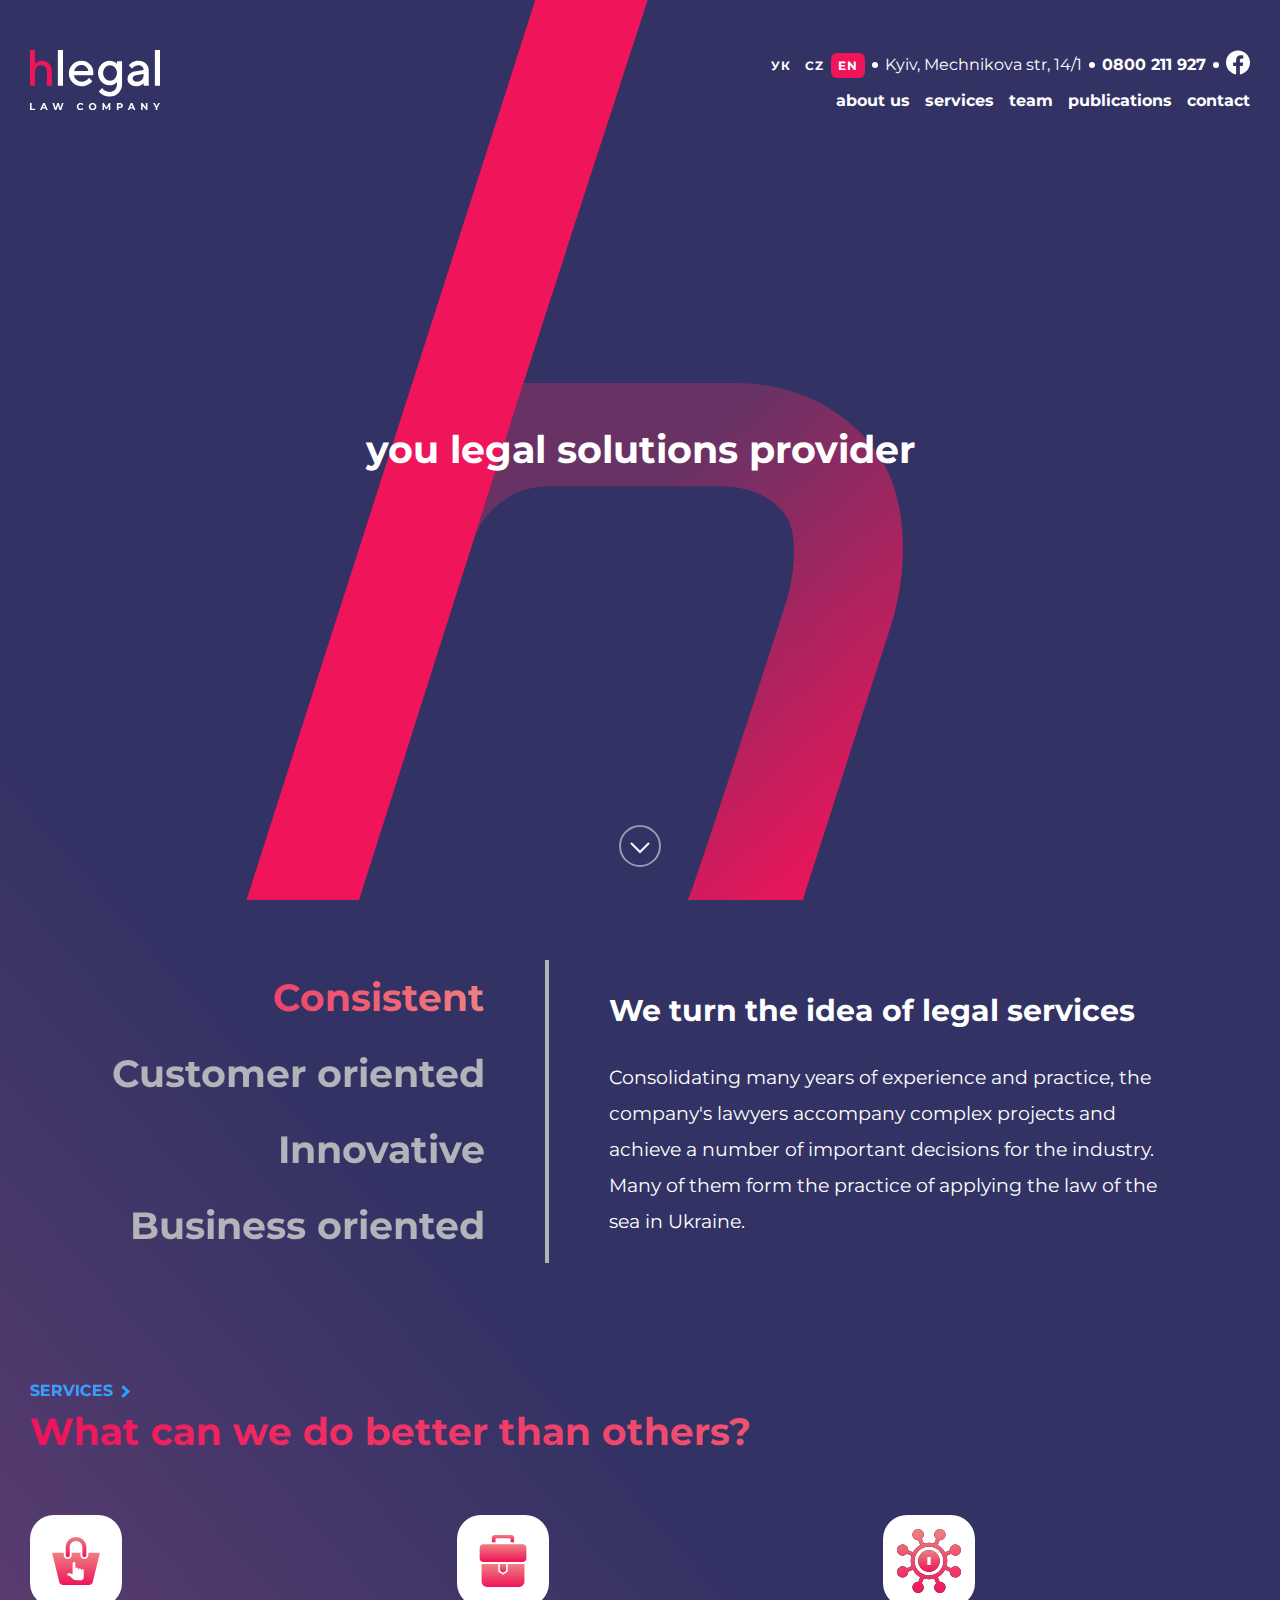
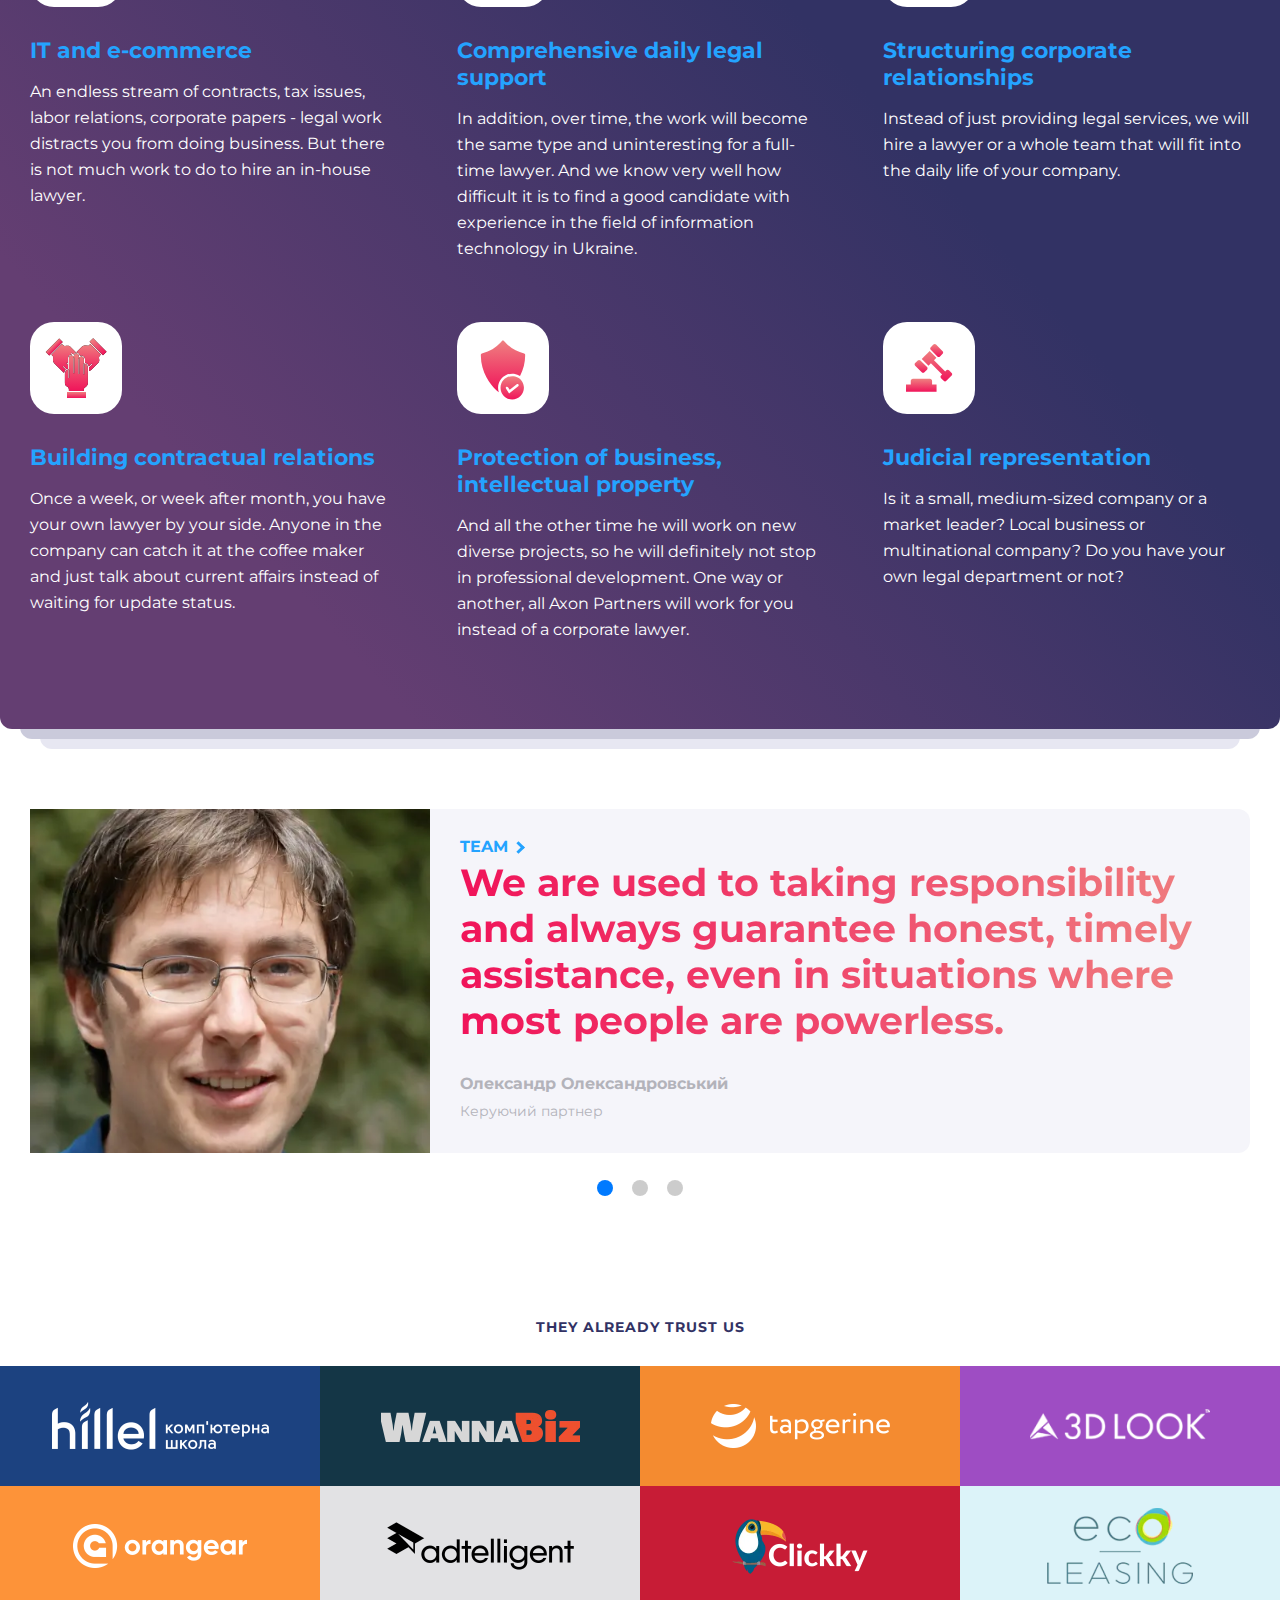
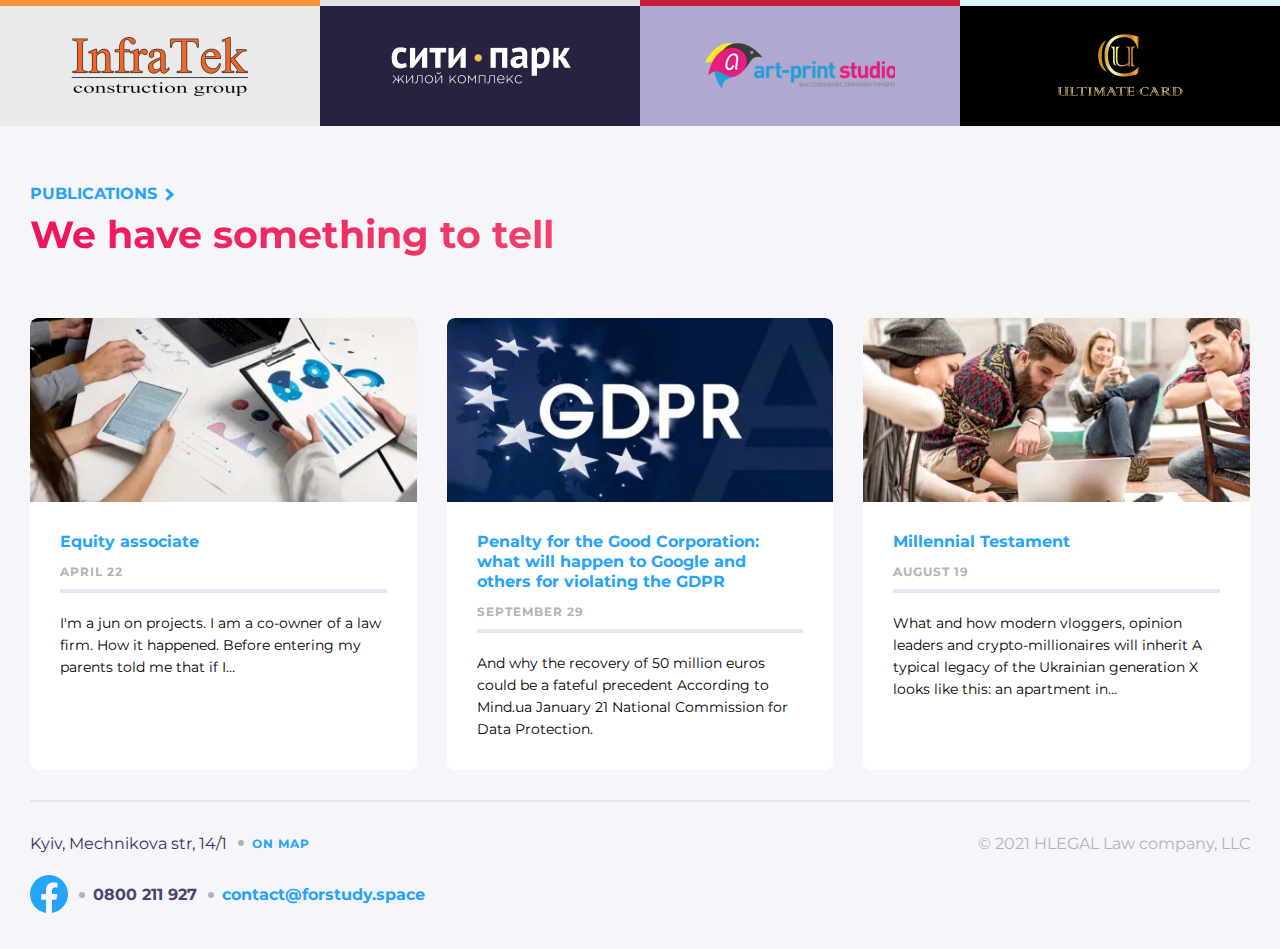
==== commit 70fc58f4: "version 3.0" ====
--- a/index.html
+++ b/index.html
@@ -6,8 +6,8 @@
 	<meta charset="UTF-8">
 	<meta name="format-detection" content="telephone=no">
 	<!-- <style>body{opacity: 0;}</style> -->
-	<link rel="stylesheet" href="https://cdn.jsdelivr.net/npm/swiper@8/swiper-bundle.min.css?_v=20220905213838" />
-	<link rel="stylesheet" href="css/style.min.css?_v=20220905213838">
+	<link rel="stylesheet" href="https://cdn.jsdelivr.net/npm/swiper@8/swiper-bundle.min.css?_v=20220909182236" />
+	<link rel="stylesheet" href="css/style.min.css?_v=20220909182236">
 	<!-- <meta name="robots" content="noindex, nofollow"> -->
 	<meta name="viewport" content="width=device-width, initial-scale=1.0">
 </head>
@@ -88,7 +88,7 @@
 							<img src="img/Symbol.svg" alt="h">
 						</div>
 						<h1 class="hero-section__title basic-title">you legal solutions provider</h1>
-						<a href="#" class="hero-section__arrow">
+						<a href="#experience" class="hero-section__arrow">
 							<svg class="arrow" width="42" height="42" viewBox="0 0 42 42" fill="none" xmlns="http://www.w3.org/2000/svg">
 								<circle class="arrow--circle" opacity="0.5" cx="21" cy="21" r="20" stroke-width="2" />
 								<path class="arrow--color" d="M12 18L21 27L30 18" stroke-width="2" />
@@ -96,10 +96,43 @@
 						</a>
 					</div>
 				</section>
+				<section class="experience" id="experience">
+					<div class="experience__container">
+						<div class="experience__wrapper">
+							<input class="experience__radio" id="one" type="radio" name="tabs" checked>
+							<input class="experience__radio" id="two" type="radio" name="tabs">
+							<input class="experience__radio" id="three" type="radio" name="tabs">
+							<input class="experience__radio" id="four" type="radio" name="tabs">
+							<div class="experience-tabs">
+								<label class="experience-tab basic-title" id="one-tab" for="one">Consistent</label>
+								<label class="experience-tab basic-title" id="two-tab" for="two">Customer oriented</label>
+								<label class="experience-tab basic-title" id="three-tab" for="three">Innovative</label>
+								<label class="experience-tab basic-title" id="four-tab" for="four">Business oriented</label>
+							</div>
+							<div class="experience-panels">
+								<div class="experience-panel__content" id="one-panel">
+									<h2 class="experience-panel__content--title">We turn the idea of legal services</h2>
+									<p class="experience-panel__content--text"> Consolidating many years of experience and practice, the company's lawyers accompany complex projects and achieve a number of important decisions for the industry. Many of them form the practice of applying the law of the sea in Ukraine.</p>
+								</div>
+								<div class="experience-panel__content" id="two-panel">
+									<h2 class="experience-panel__content--title">We turn the idea of legal services</h2> of important decisions for the industry. Many of them form the practice of applying the law of the sea in Ukraine.</p>
+								</div>
+								<div class="experience-panel__content" id="three-panel">
+									<h2 class="experience-panel__content--title">We turn the idea of legal services</h2>
+									<p class="experience-panel__content--text">Consolidating many years of experience and practice, of applying the law of the sea in Ukraine.</p>
+								</div>
+								<div class="experience-panel__content" id="four-panel">
+									<h2 class="experience-panel__content--title">We turn the idea of legal services</h2>
+									<p class="experience-panel__content--text">Consolidating many years of experience and practice, the company's lawyers accompany complex projects and achieve a number of importan. Many of them form the practice of applying the law of the sea in Ukraine.</p>
+								</div>
+							</div>
+						</div>
+					</div>
+				</section>
 				<div class="our-services">
 					<div class="our-services__container">
 						<div class="our-services__title--wrapper">
-							<a href="../services.html" class="our-services__title--link">Services<span class="icon-Arrow-smoll"></span></a>
+							<a href="../services.html" class="our-services__title--link title-link">Services<span class="icon-Arrow-smoll"></span></a>
 							<h1 class="our-services__title basic-title">What can we do better than others?</h1>
 						</div>
 						<ul class="our-services__list">
@@ -296,7 +329,7 @@
 		</div>
 	</div>
 </div> -->
-	<script src="js/app.min.js?_v=20220905213838"></script>
+	<script src="js/app.min.js?_v=20220909182236"></script>
 </body>
 
 </html>--- a/css/style.min.css
+++ b/css/style.min.css
@@ -1 +1 @@
-@charset "UTF-8";@import url(https://fonts.googleapis.com/css?family=Montserrat:regular,700&display=swap);*{padding:0;margin:0;border:0}*,:after,:before{-webkit-box-sizing:border-box;box-sizing:border-box}body,html{height:100%;min-width:320px}body{color:#000;line-height:1;font-family:Montserrat;font-size:1rem;-ms-text-size-adjust:100%;-moz-text-size-adjust:100%;-webkit-text-size-adjust:100%;-webkit-font-smoothing:antialiased;-moz-osx-font-smoothing:grayscale}button,input,textarea{font-family:Montserrat;font-size:inherit}button{cursor:pointer;color:inherit;background-color:inherit}a{color:inherit}a:link,a:visited{text-decoration:none}a:hover{text-decoration:none}ul li{list-style:none}img{vertical-align:top}h1,h2,h3,h4,h5,h6{font-weight:inherit;font-size:inherit}body{min-width:320px}.lock body{overflow:hidden;-ms-touch-action:none;touch-action:none;-ms-scroll-chaining:none;overscroll-behavior:none}.wrapper{min-height:100%;display:-webkit-box;display:-ms-flexbox;display:flex;-webkit-box-orient:vertical;-webkit-box-direction:normal;-ms-flex-direction:column;flex-direction:column;overflow:hidden}.wrapper>main{-webkit-box-flex:1;-ms-flex:1 1 auto;flex:1 1 auto}.wrapper>*{min-width:0}[class*=__container]{max-width:82.5rem;-webkit-box-sizing:content-box;box-sizing:content-box;margin:0 auto;padding:0 1.875rem}[class*=-ibg]{position:relative}[class*=-ibg] img{position:absolute;width:100%;height:100%;top:0;left:0;-o-object-fit:cover;object-fit:cover}[class*=-ibg_contain] img{-o-object-fit:contain;object-fit:contain}.home .header__logo--slash{display:none}.wpapper-gradient{border-radius:0 0 12px 12px;position:relative;background:-o-linear-gradient(221.43deg,#323264 11.93%,#323264 57.17%,#643e72 87.46%);background:linear-gradient(228.57deg,#323264 11.93%,#323264 57.17%,#643e72 87.46%);margin-bottom:5rem}.header-bleck .wpapper-gradient::before{content:"";position:absolute;bottom:-10px;right:20px;left:20px;height:50px;background:#cacadb;border-radius:0 0 12px 12px;z-index:-223}.header-bleck .wpapper-gradient::after{content:"";position:absolute;bottom:-20px;right:40px;left:40px;height:50px;background:#e7e7f2;border-radius:0 0 12px 12px;z-index:-224}.basic-title{font-weight:700;font-size:1.875rem;line-height:1.219}.title-link{margin-bottom:.625rem;color:#24a3ff;-webkit-transition:color .7s;-o-transition:color .7s;transition:color .7s;font-weight:700}.title-link .icon-Arrow-smoll:before{content:"\e900"}.title-link:hover{color:#f0145a}.title-gradient{background:-o-linear-gradient(359.87deg,#f0145a .84%,#ef8080 99.96%);background:linear-gradient(90.13deg,#f0145a .84%,#ef8080 99.96%);-webkit-background-clip:text;color:transparent}img{max-width:100%;height:auto;vertical-align:top}.bg-dark-blue{background-color:#1c4280}.bg-dark-yankees{background-color:#143646}.bg-cadmium-orange{background-color:#f48b30}.bg-deep-lilac{background-color:#9e4dc3}.bg-deep-saffron{background-color:#fd9339}.bg-platinum{background-color:#e2e2e4}.bg-cardinal{background-color:#c71c36}.bg-water{background-color:#dcf3f9}.bg-bright-gray{background-color:#eaeaea}.bg-yankees-blue{background-color:#282240}.bg-indigo{background-color:#b0a8cf}.bg-black{background-color:#000}.header{position:relative}.header::before{content:"";position:absolute;display:block;height:45px;top:0;left:0;right:0;z-index:-1;background:#f5f5fa}.header-bleck .header::before{background:rgba(245,245,250,.1803921569)}.header-bleck .header{background:0 0;position:absolute;z-index:1;top:0;left:0;right:0}.header-bleck .header .main-color-text{fill:#323264}.header__container{display:-ms-grid;display:grid;color:#fff;font-size:1rem;line-height:1.21875;-ms-grid-columns:1fr;grid-template:45px 57px/1fr;grid-template-areas:"info info" "logo open";-webkit-box-align:center;-ms-flex-align:center;align-items:center}.header-bleck .header__container{color:#fff}.header__logo{-ms-grid-row:2;-ms-grid-column:1;display:-webkit-box;display:-ms-flexbox;display:flex;gap:20px;grid-area:logo;position:relative;font-size:1.25rem;line-height:1.2}.header__logo--logotip{width:70px;height:32px}.header__logo--capital-letter{fill:#f0145a}.header__logo--letter{fill:#323264}.header-bleck .header__logo--letter{fill:#fff}.header__logo--slash{display:block;position:absolute;width:11px;height:26px;left:75px;color:#f0145a}.header__logo--pages-name{position:absolute;color:#000;left:90px;display:none}.publications .header__logo--publications{display:block}.services .header__logo--services{display:block}.contact .header__logo--contact{display:block}.team .header__logo--team{display:block}.about-us .header__logo--about-us{display:block}.header__info{-ms-grid-row:1;-ms-grid-column:1;-ms-grid-column-span:2;display:-ms-grid;display:grid;grid-area:info;-ms-grid-columns:1fr 2fr;grid-template-columns:1fr 2fr;-ms-grid-rows:100%;grid-template-rows:100%}.header__nav{font-weight:700;grid-area:navi;display:-webkit-box;display:-ms-flexbox;display:flex;gap:15px;-webkit-box-orient:vertical;-webkit-box-direction:normal;-ms-flex-direction:column;flex-direction:column;position:absolute;-webkit-transition:bottom 1s;-o-transition:bottom 1s;transition:bottom 1s;left:0;right:0;background:#fff;padding-top:64px;padding-bottom:50px;margin:0 8px;border-radius:12px 12px 0 0}.header__nav--link{text-decoration:none;-webkit-transition:all .3s ease;-o-transition:all .3s ease;transition:all .3s ease;border-bottom:2px solid transparent;color:#24a3ff;text-align:center;padding:10px;margin:0 5px;background:#f5f5fa;border-radius:10px}.header__nav--link:hover{border-bottom-color:#24a3ff}.header-bleck .header__nav--link{color:#24a3ff}.header-bleck .header__nav--link:hover{border-bottom-color:#fff}.publications .header__nav--publications{color:#f0145a;border-bottom-color:#f0145a}.services .header__nav--services{color:#f0145a;border-bottom-color:#f0145a}.contact .header__nav--contact{color:#f0145a;border-bottom-color:#f0145a}.team .header__nav--team{color:#f0145a;border-bottom-color:#f0145a}.about-us .header__nav--about-us{color:#f0145a;border-bottom-color:#f0145a}.header #opener{opacity:0;position:absolute;visibility:hidden}.header #opener:checked~.header__nav{bottom:-86vh;opacity:1;z-index:2}.header #opener:checked~.background{display:block;z-index:1}.header #cap{opacity:0;position:absolute;visibility:hidden}.header #cap:checked~.header__nav{bottom:-138vh;opacity:0}.header #cap:checked~.background{display:none}.header .cap{display:block;width:32px;height:32px;position:absolute;top:12px;right:12px}.header .cap::after,.header .cap::before{display:block;content:"";font-size:0;line-height:0;height:2px;position:absolute;left:6px;right:6px;-webkit-transition:all .6s;-o-transition:all .6s;transition:all .6s}.header .cap::before{top:50%;-webkit-transform:translateY(-50%) rotate(45deg);-ms-transform:translateY(-50%) rotate(45deg);transform:translateY(-50%) rotate(45deg);background:#ec6f5d}.header .cap::after{top:50%;-webkit-transform:translateY(-50%) rotate(-45deg);-ms-transform:translateY(-50%) rotate(-45deg);transform:translateY(-50%) rotate(-45deg);background:#ec6f5d}.header .opener{-ms-grid-row:2;-ms-grid-column:2;display:block;grid-area:open;width:32px;height:32px;position:relative;border-radius:8px}.header .opener span,.header .opener::after,.header .opener::before{display:block;content:"";font-size:0;line-height:0;height:2px;position:absolute;left:6px;right:6px;-webkit-transition:all .6s;-o-transition:all .6s;transition:all .6s}.header .opener::before{top:7px;background:#323264}.header .opener::after{top:22px;background:#323264}.header .opener span{top:50%;-webkit-transform:translateY(-50%);-ms-transform:translateY(-50%);transform:translateY(-50%);background:#323264}.header-bleck .header .opener::before{background:#fff}.header-bleck .header .opener::after{background:#fff}.header-bleck .header .opener span{background:#fff}.header .background{position:absolute;top:0;left:-50px;right:-50px;height:100vh;background:#707093;display:none;padding:0 30px}.header__lang{display:-webkit-box;display:-ms-flexbox;display:flex}.header__lang--btn{display:block;border:none;border-radius:6px;background-color:transparent;font-size:.75rem;font-weight:700;text-transform:uppercase;padding:5px 7px;letter-spacing:1px;color:#b3b3ba}.header-bleck .header__lang--btn{color:#fff}.header__lang--btn-active{background:#f0145a;color:#fff}.header__lang--btn:hover{background:#f5f5fa}.header-bleck .header__lang--btn:hover{background:rgba(255,255,255,.2)}.header__contact-info{display:-webkit-box;display:-ms-flexbox;display:flex;-webkit-box-align:center;-ms-flex-align:center;align-items:center;-webkit-box-pack:end;-ms-flex-pack:end;justify-content:flex-end;font-size:1rem;line-height:1.25}.header__contact-info--link{padding-left:20px;position:relative;color:#b3b3ba}.header__contact-info--link:first-child,.header__contact-info--link:last-child{display:none}.header__contact-info--link address{font-style:normal}.header-bleck .header__contact-info--link{color:#fff}.header-bleck .header__contact-info--link::before{content:"";background:#fff}.header__contact-info--link::before{content:"";top:50%;left:10px;-webkit-transform:translate(-50%,-50%);-ms-transform:translate(-50%,-50%);transform:translate(-50%,-50%);position:absolute;width:6px;height:6px;border-radius:50%;background:#b3b3ba;display:none}.header__contact-info--link:nth-child(2){font-weight:700}.header__contact-info--facebook path{fill:#b3b3ba;-webkit-transition:.6s;-o-transition:.6s;transition:.6s}.header__contact-info:hover path{fill:#f0145a}.header-bleck .header__contact-info--facebook path{fill:#fff;-webkit-transition:.6s;-o-transition:.6s;transition:.6s}.header-bleck .header__contact-info--facebook:hover path{fill:#f0145a}.footer{background:#f5f5fa}.footer__container{display:-webkit-box;display:-ms-flexbox;display:flex;-ms-flex-wrap:wrap;flex-wrap:wrap;-webkit-box-align:start;-ms-flex-align:start;align-items:flex-start;position:relative}.footer__container::before{content:"";display:block;position:absolute;height:2px;left:30px;right:30px;background:#e6e6f0;top:0}.footer__locotion{-webkit-box-flex:0;-ms-flex:0 1 50%;flex:0 1 50%;display:-webkit-box;display:-ms-flexbox;display:flex;margin-bottom:1.3125rem;-ms-flex-wrap:wrap;flex-wrap:wrap}.footer__locotion-text{font-family:Montserrat;font-weight:400;font-size:16px;line-height:20px;color:#323264}.footer__locotion-link{-webkit-box-align:center;-ms-flex-align:center;align-items:center;font-family:Montserrat;font-weight:700;font-size:12px;line-height:19px;letter-spacing:1px;text-transform:uppercase;color:#24a3ff}.footer__description{display:-webkit-box;display:-ms-flexbox;display:flex;-webkit-box-pack:end;-ms-flex-pack:end;justify-content:end;-webkit-box-flex:0;-ms-flex:0 1 50%;flex:0 1 50%;font-family:Montserrat;font-style:normal;font-weight:400;font-size:16px;line-height:20px;color:#b3b3ba}.footer__info{-webkit-box-align:center;-ms-flex-align:center;align-items:center;display:-webkit-box;display:-ms-flexbox;display:flex;-webkit-box-flex:0;-ms-flex:0 1 auto;flex:0 1 auto;-ms-flex-wrap:wrap;flex-wrap:wrap}.footer__info-phone{font-family:Montserrat;font-style:normal;font-weight:700;font-size:16px;line-height:20px;color:#46466e}.footer__info-mail{font-family:Montserrat;font-style:normal;font-weight:700;font-size:16px;line-height:20px;color:#24a3ff}.before{-webkit-box-align:center;-ms-flex-align:center;align-items:center;position:relative;padding-left:17px;margin-left:8px}.before::before{content:"";position:absolute;top:50%;left:0;width:6px;height:6px;background:#b3b3ba;border-radius:50%;-webkit-transform:translate(50%,-50%);-ms-transform:translate(50%,-50%);transform:translate(50%,-50%)}.activ:hover path{fill:#f0145a}.activ:hover{color:#f0145a}.hero-section{min-height:100vh}.hero-section__container{height:100vh;position:relative;display:-webkit-box;display:-ms-flexbox;display:flex;-webkit-box-pack:center;-ms-flex-pack:center;justify-content:center;-webkit-box-align:center;-ms-flex-align:center;align-items:center}.hero-section--h{position:absolute;min-height:100%;width:576px;position:absolute;display:-webkit-box;display:-ms-flexbox;display:flex;-webkit-box-align:stretch;-ms-flex-align:stretch;align-items:stretch;-webkit-box-pack:center;-ms-flex-pack:center;justify-content:center;overflow:hidden}.hero-section--h img{height:100%;position:absolute}.hero-section__title{color:#fff;position:relative;text-align:center}.hero-section__arrow{position:absolute;display:block;bottom:30px;left:50%;-webkit-transform:translateX(-50%);-ms-transform:translateX(-50%);transform:translateX(-50%);z-index:222}.hero-section__arrow .arrow--color,.hero-section__arrow:hover .arrow--circle{stroke:#f0145a}.hero-section__arrow:hover .arrow--color{stroke:#f0145a}.hero-section__arrow .arrow--circle{stroke:#fff;-webkit-transition:.7s;-o-transition:.7s;transition:.7s}.hero-section__arrow .arrow--color{stroke:#fff;-webkit-transition:.7s;-o-transition:.7s;transition:.7s}.our-services{padding-bottom:60px}.services .our-services{padding-top:102px}.our-services__title--wrapper{padding:60px 0;background:-o-linear-gradient(359.87deg,#f0145a .84%,#ef8080 99.96%);background:linear-gradient(90.13deg,#f0145a .84%,#ef8080 99.96%);-webkit-background-clip:text;color:transparent}.our-services__title--link{display:none;margin-bottom:.625rem;color:#24a3ff;-webkit-transition:color .7s;-o-transition:color .7s;transition:color .7s}.our-services__title--link .icon-Arrow-smoll:before{content:"\e900"}.home .our-services__title--link{display:block}.our-services__title--link:hover{color:#f0145a}.our-services__list{display:-ms-grid;display:grid;-ms-grid-rows:1fr;-ms-grid-columns:1fr;grid-template:1fr/1fr;gap:60px;font-size:1rem;line-height:1.625;color:#fff}.our-services__item--link{display:block;width:92px;height:92px;background:#fff;border-radius:24px;display:-webkit-box;display:-ms-flexbox;display:flex;-webkit-box-pack:center;-ms-flex-pack:center;justify-content:center;-webkit-box-align:center;-ms-flex-align:center;align-items:center;margin-bottom:30px}.our-services__item--link img{-webkit-transition:scale .7s;-o-transition:scale .7s;transition:scale .7s}.our-services__item--link:hover img{scale:1.2}.our-services__item--title{font-weight:700;font-size:1.375rem;line-height:1.2272727273;margin-bottom:15px;color:#24a3ff;cursor:pointer;-webkit-transition:color .7s;-o-transition:color .7s;transition:color .7s}.our-services__item--title:hover{color:#f0145a}.clients__title{font-weight:700;font-size:.875rem;line-height:1.2142857143;letter-spacing:1px;color:#323264;margin-bottom:1.875rem;text-align:center;text-transform:uppercase}.clients__list{display:-ms-grid;display:grid;-ms-grid-columns:() [1fr];grid-template-columns:repeat(1fr)}.clients__item{display:-webkit-box;display:-ms-flexbox;display:flex;-webkit-box-pack:center;-ms-flex-pack:center;justify-content:center;-webkit-box-align:center;-ms-flex-align:center;align-items:center;min-height:120px}.publications{background:#f5f5fa;padding-bottom:30px}.publications__container{position:relative}.publications__title--wrapper,.publications__title--wrapper-rec{padding:60px 0}.publications__title--wrapper{display:none}.home .publications__title--wrapper{display:block}.publications__title--wrapper-rec{position:static;top:0;left:30px;display:block}.home .publications__title--wrapper-rec{display:none;position:absolute}.publications__list{display:-ms-grid;display:grid;-ms-grid-rows:auto 30px auto 30px auto;-ms-grid-columns:1fr;grid-template:repeat(3,auto)/1fr;font-size:.875rem;line-height:1.5714285714;font-weight:400;gap:30px;background:#fff;background:0 0}.publications__item{border-radius:8px;background:#fff;overflow:hidden}.publications__item:last-child{-ms-grid-column:1;-ms-grid-column-span:1;grid-column:1/2}.publications__item--link{display:block;margin-bottom:1.875rem}.publications__item--link img{max-height:200px;width:100%;-o-object-fit:cover;object-fit:cover;-o-object-position:center;object-position:center}.publications__item--content{padding:0 30px 30px}.publications__item--title{font-weight:700;font-size:1rem;line-height:1.25;color:#24a3ff;margin-bottom:.9375rem}.publications__date{display:block;font-weight:700;font-size:.75rem;line-height:.914375;color:#b3b3ba;letter-spacing:1px;text-transform:uppercase;position:relative;margin-bottom:2.125rem}.publications__date::before{content:"";display:block;position:absolute;height:4px;left:0;right:0;bottom:-15px;background:#e6e6f0}.team-slider{padding-bottom:3.75rem}.team-slider__slider{padding-bottom:106px}.team-slider__slide{display:-ms-grid;display:grid;-ms-grid-rows:500px;-ms-grid-columns:1fr;grid-template:500px/1fr;background:#f5f5fa;border-radius:12px}.team-slider .swiper-pagination{bottom:60px;left:50%;-webkit-transform:translateX(-50%);-ms-transform:translateX(-50%);transform:translateX(-50%)}.team-slider .swiper-pagination-bullet{height:16px;width:16px}.team-slider .swiper-pagination-bullet:nth-child(2){margin:0 15px}.team-slider__image{min-height:344px;position:relative}.team-slider__image img{-o-object-fit:cover;object-fit:cover;-o-object-position:center;object-position:center;height:100%;width:100%;position:absolute;top:0;left:0}.team-slider__content{padding:30px}.team-slider__title{margin-bottom:1.875rem}.team-slider__title--link{margin-bottom:.3125rem}.team-slider__author{margin-bottom:.375rem;font-weight:700;font-size:1rem;line-height:1.21875;color:#b3b3ba}.team-slider__author--position{font-size:.875rem;line-height:1.5714285714;color:#b3b3ba}.swiper{overflow:hidden}.swiper-wrapper{width:100%;height:100%;-webkit-box-sizing:content-box;box-sizing:content-box;display:-webkit-box;display:-ms-flexbox;display:flex;position:relative}.swiper-vertical .swiper-wrapper{-webkit-box-orient:vertical;-webkit-box-direction:normal;-ms-flex-direction:column;flex-direction:column}.swiper-autoheight .swiper-wrapper{-webkit-box-align:start;-ms-flex-align:start;align-items:flex-start}.swiper-initialized .swiper-slide{-ms-flex-negative:0;flex-shrink:0}.swiper-android .swiper-slide,.swiper-android .swiper-wrapper{-webkit-transform:translate3d(0,0,0);transform:translate3d(0,0,0)}.swiper-button-lock{display:none!important}@media (min-width:86.25em){.footer__container{padding-top:2.1875rem}.footer__container{padding-bottom:2.1875rem}}@media (min-width:479px){.basic-title{font-size:2.375rem;line-height:1.2105263158}.clients__list{-ms-grid-columns:(1fr)[2];grid-template-columns:repeat(2,1fr)}.publications__list{-ms-grid-rows:1fr 1fr;-ms-grid-columns:(1fr)[2];grid-template:1fr 1fr/repeat(2,1fr)}.publications__item:last-child{-ms-grid-column:1;-ms-grid-column-span:2;grid-column:1/3}}@media (min-width:576px){.hero-section--h{width:100%}}@media (min-width:768px){.header::before{display:none}.header__container{-ms-grid-columns:1fr;grid-template:30px 60px 30px/1fr;padding-top:50px;padding-bottom:41px;gap:30px;grid-template-areas:"info" "logo" "navi"}.header__logo{font-size:2.25rem;line-height:1.2222222222}.header__logo--logotip{width:130px;height:60px}.header__logo--slash{left:135px;width:21px;height:47px}.header__logo--pages-name{left:160px}.header__info{position:static;display:-webkit-box;display:-ms-flexbox;display:flex;-ms-grid-column-align:start;justify-self:start;-webkit-box-align:center;-ms-flex-align:center;align-items:center}.header__nav{position:static;-ms-grid-column-align:start;justify-self:start;-webkit-box-align:end;-ms-flex-align:end;align-items:flex-end;-webkit-box-orient:horizontal;-webkit-box-direction:normal;-ms-flex-direction:row;flex-direction:row;background:0 0;padding-top:0;padding-bottom:0;margin:0}.header__nav--link{padding:10px;margin:0;background:0 0;border-radius:10px;padding:0 0 5px 0;border-radius:0;background:0 0}.header-bleck .header__nav--link{color:#fff}.header #opener:checked~.background{display:none}.header #cap:checked~.header__nav{opacity:1}.header .cap{opacity:0;position:absolute;visibility:hidden}.header .opener{display:none;top:36px}.header .background{left:0;right:0}.header__contact-info{-webkit-box-pack:start;-ms-flex-pack:start;justify-content:flex-start}.header__contact-info--link:first-child,.header__contact-info--link:last-child{display:block}.header__contact-info--link::before{display:block}.services .our-services{padding-top:225px}.our-services__list{-ms-grid-rows:1fr 1fr 1fr;-ms-grid-columns:1fr 1fr;grid-template:1fr 1fr 1fr/1fr 1fr}.clients__list{-ms-grid-columns:(1fr)[3];grid-template-columns:repeat(3,1fr)}.publications__list{-ms-grid-rows:1fr;-ms-grid-columns:(1fr)[3];grid-template:1fr/repeat(3,1fr)}.publications__item:last-child{-ms-grid-column:3;-ms-grid-column-span:1;grid-column:3/4}.team-slider__slide{-ms-grid-rows:auto;-ms-grid-columns:400px 1fr;grid-template:auto/400px 1fr}.header__logo{-ms-grid-row:3;-ms-grid-column:1}.header__info{-ms-grid-row:1;-ms-grid-column:1;-ms-grid-column-span:1}.header__nav{-ms-grid-row:5;-ms-grid-column:1}}@media (min-width:992px){.header__container{-ms-grid-columns:1fr 9px 3fr;grid-template:30px 30px/1fr 3fr;grid-template-areas:"logo info" "logo navi";gap:9px}.header__info{-ms-grid-column-align:end;justify-self:end}.header__nav{-ms-grid-column-align:end;justify-self:end}.services .our-services{padding-top:176px}.header__logo{-ms-grid-row:1;-ms-grid-row-span:3;-ms-grid-column:1}.header__info{-ms-grid-row:1;-ms-grid-column:3;-ms-grid-column-span:1}.header__nav{-ms-grid-row:3;-ms-grid-column:3}}@media (min-width:1024px){.our-services__list{-ms-grid-rows:1fr 1fr;-ms-grid-columns:1fr 1fr 1fr;grid-template:1fr 1fr/1fr 1fr 1fr}.clients__list{-ms-grid-columns:(1fr)[4];grid-template-columns:repeat(4,1fr)}}@media (max-width:48em){.footer__container{-webkit-box-pack:center;-ms-flex-pack:center;justify-content:center;-webkit-box-align:center;-ms-flex-align:center;align-items:center;text-align:center}.footer__locotion{-webkit-box-flex:1;-ms-flex:1 1 100%;flex:1 1 100%;-webkit-box-align:center;-ms-flex-align:center;align-items:center;-webkit-box-pack:center;-ms-flex-pack:center;justify-content:center;-webkit-box-ordinal-group:2;-ms-flex-order:1;order:1}.footer__description{-webkit-box-flex:1;-ms-flex:1 1 100%;flex:1 1 100%;-webkit-box-pack:center;-ms-flex-pack:center;justify-content:center;-webkit-box-ordinal-group:4;-ms-flex-order:3;order:3}.footer__info{-webkit-box-flex:1;-ms-flex:1 1 100%;flex:1 1 100%;-webkit-box-pack:center;-ms-flex-pack:center;justify-content:center;-webkit-box-ordinal-group:2;-ms-flex-order:1;order:1;margin-bottom:1.9375rem}}@media (max-width:480px){.header__container{padding:0 15px}}@media (max-width:20em){.footer__container{padding-top:1.25rem}.footer__container{padding-bottom:1.25rem}}@media (max-width:27.0625em){.footer__locotion-text{-webkit-box-flex:1;-ms-flex:1 1 100%;flex:1 1 100%}.footer__locotion-link{-webkit-box-flex:1;-ms-flex:1 1 100%;flex:1 1 100%}.footer__info-social{-webkit-box-flex:1;-ms-flex:1 1 100%;flex:1 1 100%;margin-bottom:.625rem}.footer__info-phone{-webkit-box-flex:1;-ms-flex:1 1 100%;flex:1 1 100%;margin-bottom:.625rem}.footer__info-mail{-webkit-box-flex:1;-ms-flex:1 1 100%;flex:1 1 100%}.before::before{display:none}}@media (min-width:20em) and (max-width:86.25em){@supports (padding-top:clamp(1.25rem ,0.9669811321rem + 1.4150943396vw ,2.1875rem)){.footer__container{padding-top:clamp(1.25rem ,.9669811321rem + 1.4150943396vw ,2.1875rem)}}@supports not (padding-top:clamp(1.25rem ,0.9669811321rem + 1.4150943396vw ,2.1875rem)){.footer__container{padding-top:calc(1.25rem + .9375 * (100vw - 20rem)/ 66.25)}}@supports (padding-bottom:clamp(1.25rem ,0.9669811321rem + 1.4150943396vw ,2.1875rem)){.footer__container{padding-bottom:clamp(1.25rem ,.9669811321rem + 1.4150943396vw ,2.1875rem)}}@supports not (padding-bottom:clamp(1.25rem ,0.9669811321rem + 1.4150943396vw ,2.1875rem)){.footer__container{padding-bottom:calc(1.25rem + .9375 * (100vw - 20rem)/ 66.25)}}}+@charset "UTF-8";@import url(https://fonts.googleapis.com/css?family=Montserrat:regular,700&display=swap);*{padding:0;margin:0;border:0}*,:after,:before{-webkit-box-sizing:border-box;box-sizing:border-box}body,html{height:100%;min-width:320px}body{color:#000;line-height:1;font-family:Montserrat;font-size:1rem;-ms-text-size-adjust:100%;-moz-text-size-adjust:100%;-webkit-text-size-adjust:100%;-webkit-font-smoothing:antialiased;-moz-osx-font-smoothing:grayscale}button,input,textarea{font-family:Montserrat;font-size:inherit}button{cursor:pointer;color:inherit;background-color:inherit}a{color:inherit}a:link,a:visited{text-decoration:none}a:hover{text-decoration:none}ul li{list-style:none}img{vertical-align:top}h1,h2,h3,h4,h5,h6{font-weight:inherit;font-size:inherit}body{min-width:320px}.lock body{overflow:hidden;-ms-touch-action:none;touch-action:none;-ms-scroll-chaining:none;overscroll-behavior:none}.wrapper{min-height:100%;display:-webkit-box;display:-ms-flexbox;display:flex;-webkit-box-orient:vertical;-webkit-box-direction:normal;-ms-flex-direction:column;flex-direction:column;overflow:hidden}.wrapper>main{-webkit-box-flex:1;-ms-flex:1 1 auto;flex:1 1 auto}.wrapper>*{min-width:0}[class*=__container]{max-width:82.5rem;-webkit-box-sizing:content-box;box-sizing:content-box;margin:0 auto;padding:0 1.875rem}[class*=-ibg]{position:relative}[class*=-ibg] img{position:absolute;width:100%;height:100%;top:0;left:0;-o-object-fit:cover;object-fit:cover}[class*=-ibg_contain] img{-o-object-fit:contain;object-fit:contain}.home .header__logo--slash{display:none}.wpapper-gradient{border-radius:0 0 12px 12px;position:relative;background:-o-linear-gradient(221.43deg,#323264 11.93%,#323264 57.17%,#643e72 87.46%);background:linear-gradient(228.57deg,#323264 11.93%,#323264 57.17%,#643e72 87.46%);margin-bottom:5rem}.header-bleck .wpapper-gradient::before{content:"";position:absolute;bottom:-10px;right:20px;left:20px;height:50px;background:#cacadb;border-radius:0 0 12px 12px;z-index:-223}.header-bleck .wpapper-gradient::after{content:"";position:absolute;bottom:-20px;right:40px;left:40px;height:50px;background:#e7e7f2;border-radius:0 0 12px 12px;z-index:-224}.basic-title{font-weight:700;font-size:1.875rem;line-height:1.219}.title-link{margin-bottom:.625rem;color:#24a3ff;-webkit-transition:color .7s;-o-transition:color .7s;transition:color .7s;font-weight:700;text-transform:uppercase;display:inline-block}.title-link::after{content:"";display:inline-block;height:9px;width:9px;border:3px solid;border-color:#24a3ff;-webkit-transform:rotate(45deg);-ms-transform:rotate(45deg);transform:rotate(45deg);border-left:none;border-bottom:none;margin-left:.34375rem}.title-link:hover{color:#f0145a}.title-link:hover .title-link::after{border-color:#f0145a}.title-gradient{background:-o-linear-gradient(359.87deg,#f0145a .84%,#ef8080 99.96%);background:linear-gradient(90.13deg,#f0145a .84%,#ef8080 99.96%);-webkit-background-clip:text;color:transparent}img{max-width:100%;height:auto;vertical-align:top}.bg-dark-blue{background-color:#1c4280}.bg-dark-yankees{background-color:#143646}.bg-cadmium-orange{background-color:#f48b30}.bg-deep-lilac{background-color:#9e4dc3}.bg-deep-saffron{background-color:#fd9339}.bg-platinum{background-color:#e2e2e4}.bg-cardinal{background-color:#c71c36}.bg-water{background-color:#dcf3f9}.bg-bright-gray{background-color:#eaeaea}.bg-yankees-blue{background-color:#282240}.bg-indigo{background-color:#b0a8cf}.bg-black{background-color:#000}.header{position:relative}.header::before{content:"";position:absolute;display:block;height:45px;top:0;left:0;right:0;z-index:-1;background:#f5f5fa}.header-bleck .header::before{background:rgba(245,245,250,.1803921569)}.header-bleck .header{background:0 0;position:absolute;z-index:1;top:0;left:0;right:0}.header-bleck .header .main-color-text{fill:#323264}.header__container{display:-ms-grid;display:grid;color:#fff;font-size:1rem;line-height:1.21875;-ms-grid-columns:1fr;grid-template:45px 57px/1fr;grid-template-areas:"info info" "logo open";-webkit-box-align:center;-ms-flex-align:center;align-items:center}.header-bleck .header__container{color:#fff}.header__logo{-ms-grid-row:2;-ms-grid-column:1;display:-webkit-box;display:-ms-flexbox;display:flex;gap:20px;grid-area:logo;position:relative;font-size:1.25rem;line-height:1.2}.header__logo--logotip{width:70px;height:32px}.header__logo--capital-letter{fill:#f0145a}.header__logo--letter{fill:#323264}.header-bleck .header__logo--letter{fill:#fff}.header__logo--slash{display:block;position:absolute;width:11px;height:26px;left:75px;color:#f0145a}.header__logo--pages-name{position:absolute;color:#000;left:90px;display:none}.publications .header__logo--publications{display:block}.services .header__logo--services{display:block}.contact .header__logo--contact{display:block}.team .header__logo--team{display:block}.about-us .header__logo--about-us{display:block}.header__info{-ms-grid-row:1;-ms-grid-column:1;-ms-grid-column-span:2;display:-ms-grid;display:grid;grid-area:info;-ms-grid-columns:1fr 2fr;grid-template-columns:1fr 2fr;-ms-grid-rows:100%;grid-template-rows:100%}.header__nav{font-weight:700;grid-area:navi;display:-webkit-box;display:-ms-flexbox;display:flex;gap:15px;-webkit-box-orient:vertical;-webkit-box-direction:normal;-ms-flex-direction:column;flex-direction:column;position:absolute;-webkit-transition:bottom 1s;-o-transition:bottom 1s;transition:bottom 1s;left:0;right:0;background:#fff;padding-top:64px;padding-bottom:50px;margin:0 8px;border-radius:12px 12px 0 0}.header__nav--link{text-decoration:none;-webkit-transition:all .3s ease;-o-transition:all .3s ease;transition:all .3s ease;border-bottom:2px solid transparent;color:#24a3ff;text-align:center;padding:10px;margin:0 5px;background:#f5f5fa;border-radius:10px}.header__nav--link:hover{border-bottom-color:#24a3ff}.header-bleck .header__nav--link{color:#24a3ff}.header-bleck .header__nav--link:hover{border-bottom-color:#fff}.publications .header__nav--publications{color:#f0145a;border-bottom-color:#f0145a}.services .header__nav--services{color:#f0145a;border-bottom-color:#f0145a}.contact .header__nav--contact{color:#f0145a;border-bottom-color:#f0145a}.team .header__nav--team{color:#f0145a;border-bottom-color:#f0145a}.about-us .header__nav--about-us{color:#f0145a;border-bottom-color:#f0145a}.header #opener{opacity:0;position:absolute;visibility:hidden}.header #opener:checked~.header__nav{bottom:-86vh;opacity:1;z-index:2}.header #opener:checked~.background{display:block;z-index:1}.header #cap{opacity:0;position:absolute;visibility:hidden}.header #cap:checked~.header__nav{bottom:-138vh;opacity:0}.header #cap:checked~.background{display:none}.header .cap{display:block;width:32px;height:32px;position:absolute;top:12px;right:12px}.header .cap::after,.header .cap::before{display:block;content:"";font-size:0;line-height:0;height:2px;position:absolute;left:6px;right:6px;-webkit-transition:all .6s;-o-transition:all .6s;transition:all .6s}.header .cap::before{top:50%;-webkit-transform:translateY(-50%) rotate(45deg);-ms-transform:translateY(-50%) rotate(45deg);transform:translateY(-50%) rotate(45deg);background:#ec6f5d}.header .cap::after{top:50%;-webkit-transform:translateY(-50%) rotate(-45deg);-ms-transform:translateY(-50%) rotate(-45deg);transform:translateY(-50%) rotate(-45deg);background:#ec6f5d}.header .opener{-ms-grid-row:2;-ms-grid-column:2;display:block;grid-area:open;width:32px;height:32px;position:relative;border-radius:8px}.header .opener span,.header .opener::after,.header .opener::before{display:block;content:"";font-size:0;line-height:0;height:2px;position:absolute;left:6px;right:6px;-webkit-transition:all .6s;-o-transition:all .6s;transition:all .6s}.header .opener::before{top:7px;background:#323264}.header .opener::after{top:22px;background:#323264}.header .opener span{top:50%;-webkit-transform:translateY(-50%);-ms-transform:translateY(-50%);transform:translateY(-50%);background:#323264}.header-bleck .header .opener::before{background:#fff}.header-bleck .header .opener::after{background:#fff}.header-bleck .header .opener span{background:#fff}.header .background{position:absolute;top:0;left:-50px;right:-50px;height:100vh;background:#707093;display:none;padding:0 30px}.header__lang{display:-webkit-box;display:-ms-flexbox;display:flex}.header__lang--btn{display:block;border:none;border-radius:6px;background-color:transparent;font-size:.75rem;font-weight:700;text-transform:uppercase;padding:5px 7px;letter-spacing:1px;color:#b3b3ba}.header-bleck .header__lang--btn{color:#fff}.header__lang--btn-active{background:#f0145a;color:#fff}.header__lang--btn:hover{background:#f5f5fa}.header-bleck .header__lang--btn:hover{background:rgba(255,255,255,.2)}.header__contact-info{display:-webkit-box;display:-ms-flexbox;display:flex;-webkit-box-align:center;-ms-flex-align:center;align-items:center;-webkit-box-pack:end;-ms-flex-pack:end;justify-content:flex-end;font-size:1rem;line-height:1.25}.header__contact-info--link{padding-left:20px;position:relative;color:#b3b3ba}.header__contact-info--link:first-child,.header__contact-info--link:last-child{display:none}.header__contact-info--link address{font-style:normal}.header-bleck .header__contact-info--link{color:#fff}.header-bleck .header__contact-info--link::before{content:"";background:#fff}.header__contact-info--link::before{content:"";top:50%;left:10px;-webkit-transform:translate(-50%,-50%);-ms-transform:translate(-50%,-50%);transform:translate(-50%,-50%);position:absolute;width:6px;height:6px;border-radius:50%;background:#b3b3ba;display:none}.header__contact-info--link:nth-child(2){font-weight:700}.header__contact-info--facebook path{fill:#b3b3ba;-webkit-transition:.6s;-o-transition:.6s;transition:.6s}.header__contact-info:hover path{fill:#f0145a}.header-bleck .header__contact-info--facebook path{fill:#fff;-webkit-transition:.6s;-o-transition:.6s;transition:.6s}.header-bleck .header__contact-info--facebook:hover path{fill:#f0145a}.footer{background:#f5f5fa}.footer__container{display:-webkit-box;display:-ms-flexbox;display:flex;-ms-flex-wrap:wrap;flex-wrap:wrap;-webkit-box-align:start;-ms-flex-align:start;align-items:flex-start;position:relative}.footer__container::before{content:"";display:block;position:absolute;height:2px;left:30px;right:30px;background:#e6e6f0;top:0}.footer__locotion{-webkit-box-flex:0;-ms-flex:0 1 50%;flex:0 1 50%;display:-webkit-box;display:-ms-flexbox;display:flex;margin-bottom:1.3125rem;-ms-flex-wrap:wrap;flex-wrap:wrap}.footer__locotion-text{font-family:Montserrat;font-weight:400;font-size:16px;line-height:20px;color:#323264}.footer__locotion-link{-webkit-box-align:center;-ms-flex-align:center;align-items:center;font-family:Montserrat;font-weight:700;font-size:12px;line-height:19px;letter-spacing:1px;text-transform:uppercase;color:#24a3ff}.footer__description{display:-webkit-box;display:-ms-flexbox;display:flex;-webkit-box-pack:end;-ms-flex-pack:end;justify-content:end;-webkit-box-flex:0;-ms-flex:0 1 50%;flex:0 1 50%;font-family:Montserrat;font-style:normal;font-weight:400;font-size:16px;line-height:20px;color:#b3b3ba}.footer__info{-webkit-box-align:center;-ms-flex-align:center;align-items:center;display:-webkit-box;display:-ms-flexbox;display:flex;-webkit-box-flex:0;-ms-flex:0 1 auto;flex:0 1 auto;-ms-flex-wrap:wrap;flex-wrap:wrap}.footer__info-phone{font-family:Montserrat;font-style:normal;font-weight:700;font-size:16px;line-height:20px;color:#46466e}.footer__info-mail{font-family:Montserrat;font-style:normal;font-weight:700;font-size:16px;line-height:20px;color:#24a3ff}.before{-webkit-box-align:center;-ms-flex-align:center;align-items:center;position:relative;padding-left:17px;margin-left:8px}.before::before{content:"";position:absolute;top:50%;left:0;width:6px;height:6px;background:#b3b3ba;border-radius:50%;-webkit-transform:translate(50%,-50%);-ms-transform:translate(50%,-50%);transform:translate(50%,-50%)}.activ:hover path{fill:#f0145a}.activ:hover{color:#f0145a}.hero-section{min-height:100vh}.hero-section__container{height:100vh;position:relative;display:-webkit-box;display:-ms-flexbox;display:flex;-webkit-box-pack:center;-ms-flex-pack:center;justify-content:center;-webkit-box-align:center;-ms-flex-align:center;align-items:center}.hero-section--h{position:absolute;min-height:100%;width:576px;position:absolute;display:-webkit-box;display:-ms-flexbox;display:flex;-webkit-box-align:stretch;-ms-flex-align:stretch;align-items:stretch;-webkit-box-pack:center;-ms-flex-pack:center;justify-content:center;overflow:hidden}.hero-section--h img{height:100%;position:absolute}.hero-section__title{color:#fff;position:relative;text-align:center}.hero-section__arrow{position:absolute;display:block;bottom:30px;left:50%;-webkit-transform:translateX(-50%);-ms-transform:translateX(-50%);transform:translateX(-50%);z-index:222}.hero-section__arrow .arrow--color,.hero-section__arrow:hover .arrow--circle{stroke:#f0145a}.hero-section__arrow:hover .arrow--color{stroke:#f0145a}.hero-section__arrow .arrow--circle{stroke:#fff;-webkit-transition:.7s;-o-transition:.7s;transition:.7s}.hero-section__arrow .arrow--color{stroke:#fff;-webkit-transition:.7s;-o-transition:.7s;transition:.7s}.our-services{padding-bottom:60px}.services .our-services{padding-top:102px}.our-services__title--wrapper{padding:60px 0;background:-o-linear-gradient(359.87deg,#f0145a .84%,#ef8080 99.96%);background:linear-gradient(90.13deg,#f0145a .84%,#ef8080 99.96%);-webkit-background-clip:text;color:transparent}.our-services__title--link{display:none}.home .our-services__title--link{display:inline-block}.our-services__list{display:-ms-grid;display:grid;-ms-grid-rows:1fr;-ms-grid-columns:1fr;grid-template:1fr/1fr;gap:60px;font-size:1rem;line-height:1.625;color:#fff}.our-services__item--link{display:block;width:92px;height:92px;background:#fff;border-radius:24px;display:-webkit-box;display:-ms-flexbox;display:flex;-webkit-box-pack:center;-ms-flex-pack:center;justify-content:center;-webkit-box-align:center;-ms-flex-align:center;align-items:center;margin-bottom:30px}.our-services__item--link img{-webkit-transition:scale .7s;-o-transition:scale .7s;transition:scale .7s}.our-services__item--link:hover img{scale:1.2}.our-services__item--title{font-weight:700;font-size:1.375rem;line-height:1.2272727273;margin-bottom:15px;color:#24a3ff;cursor:pointer;-webkit-transition:color .7s;-o-transition:color .7s;transition:color .7s}.our-services__item--title:hover{color:#f0145a}.clients__title{font-weight:700;font-size:.875rem;line-height:1.2142857143;letter-spacing:1px;color:#323264;margin-bottom:1.875rem;text-align:center;text-transform:uppercase}.clients__list{display:-ms-grid;display:grid;-ms-grid-columns:() [1fr];grid-template-columns:repeat(1fr)}.clients__item{display:-webkit-box;display:-ms-flexbox;display:flex;-webkit-box-pack:center;-ms-flex-pack:center;justify-content:center;-webkit-box-align:center;-ms-flex-align:center;align-items:center;min-height:120px}.publications{background:#f5f5fa;padding-bottom:30px}.publications__container{position:relative}.publications__title--wrapper,.publications__title--wrapper-rec{padding:60px 0}.publications__title--wrapper{display:none}.home .publications__title--wrapper{display:block}.publications__title--wrapper-rec{position:static;top:0;left:30px;display:block}.home .publications__title--wrapper-rec{display:none;position:absolute}.publications__list{display:-ms-grid;display:grid;-ms-grid-rows:auto 30px auto 30px auto;-ms-grid-columns:1fr;grid-template:repeat(3,auto)/1fr;font-size:.875rem;line-height:1.5714285714;font-weight:400;gap:30px;background:#fff;background:0 0}.publications__item{border-radius:8px;background:#fff;overflow:hidden}.publications__item:last-child{-ms-grid-column:1;-ms-grid-column-span:1;grid-column:1/2}.publications__item--link{display:block;margin-bottom:1.875rem}.publications__item--link img{max-height:200px;width:100%;-o-object-fit:cover;object-fit:cover;-o-object-position:center;object-position:center}.publications__item--content{padding:0 30px 30px}.publications__item--title{font-weight:700;font-size:1rem;line-height:1.25;color:#24a3ff;margin-bottom:.9375rem}.publications__date{display:block;font-weight:700;font-size:.75rem;line-height:.914375;color:#b3b3ba;letter-spacing:1px;text-transform:uppercase;position:relative;margin-bottom:2.125rem}.publications__date::before{content:"";display:block;position:absolute;height:4px;left:0;right:0;bottom:-15px;background:#e6e6f0}.team-slider{padding-bottom:3.75rem}.team-slider__slider{padding-bottom:106px}.team-slider__slide{display:-ms-grid;display:grid;-ms-grid-rows:500px;-ms-grid-columns:1fr;grid-template:500px/1fr;background:#f5f5fa;border-radius:12px}.team-slider .swiper-pagination{bottom:60px;left:50%;-webkit-transform:translateX(-50%);-ms-transform:translateX(-50%);transform:translateX(-50%)}.team-slider .swiper-pagination-bullet{height:16px;width:16px}.team-slider .swiper-pagination-bullet:nth-child(2){margin:0 15px}.team-slider__image{min-height:344px;position:relative}.team-slider__image img{-o-object-fit:cover;object-fit:cover;-o-object-position:center;object-position:center;height:100%;width:100%;position:absolute;top:0;left:0}.team-slider__content{padding:30px}.team-slider__title{margin-bottom:1.875rem}.team-slider__title--link{margin-bottom:.3125rem}.team-slider__author{margin-bottom:.375rem;font-weight:700;font-size:1rem;line-height:1.21875;color:#b3b3ba}.team-slider__author--position{font-size:.875rem;line-height:1.5714285714;color:#b3b3ba}.experience{position:relative;z-index:1000;padding-top:60px}.experience__container{margin-bottom:30px}.experience__wrapper{max-width:67.5rem;margin:0 auto;display:-ms-grid;display:grid;-ms-grid-rows:46px 60px 1fr;-ms-grid-columns:1fr;grid-template:46px 1fr/1fr;gap:60px}.experience__radio{opacity:0;position:absolute;visibility:hidden}.experience-tabs{background-color:transparent;display:-webkit-box;display:-ms-flexbox;display:flex;gap:30px;width:100%;overflow:auto}.experience-tab{background:#b3b3ba;-webkit-background-clip:text;color:transparent;white-space:nowrap}.experience-tab:hover{background:-o-linear-gradient(359.87deg,#f0145a .84%,#ef8080 99.96%);background:linear-gradient(90.13deg,#f0145a .84%,#ef8080 99.96%);-webkit-background-clip:text;color:transparent}.experience-panels{font-size:1.1875rem;line-height:1.8947368421;color:#fff;border-top:4px solid #b3b3ba;display:-webkit-box;display:-ms-flexbox;display:flex;-webkit-box-align:center;-ms-flex-align:center;align-items:center;padding-top:60px}.experience-panel__content{display:none;-webkit-animation:anim .8s;animation:anim .8s}.experience-panel__content--title{font-size:1.875rem;line-height:1.2166666667;font-weight:700;margin-bottom:1.875rem}#four:checked~.experience-panels #four-panel,#one:checked~.experience-panels #one-panel,#three:checked~.experience-panels #three-panel,#two:checked~.experience-panels #two-panel{display:block}#four:checked~.experience-tabs #four-tab,#one:checked~.experience-tabs #one-tab,#three:checked~.experience-tabs #three-tab,#two:checked~.experience-tabs #two-tab{background:-o-linear-gradient(359.87deg,#f0145a .84%,#ef8080 99.96%);background:linear-gradient(90.13deg,#f0145a .84%,#ef8080 99.96%);-webkit-background-clip:text;color:transparent}@-webkit-keyframes anim{from{opacity:0}to{opacity:1}}@keyframes anim{from{opacity:0}to{opacity:1}}.swiper{overflow:hidden}.swiper-wrapper{width:100%;height:100%;-webkit-box-sizing:content-box;box-sizing:content-box;display:-webkit-box;display:-ms-flexbox;display:flex;position:relative}.swiper-vertical .swiper-wrapper{-webkit-box-orient:vertical;-webkit-box-direction:normal;-ms-flex-direction:column;flex-direction:column}.swiper-autoheight .swiper-wrapper{-webkit-box-align:start;-ms-flex-align:start;align-items:flex-start}.swiper-initialized .swiper-slide{-ms-flex-negative:0;flex-shrink:0}.swiper-android .swiper-slide,.swiper-android .swiper-wrapper{-webkit-transform:translate3d(0,0,0);transform:translate3d(0,0,0)}.swiper-button-lock{display:none!important}@media (min-width:86.25em){.footer__container{padding-top:2.1875rem}.footer__container{padding-bottom:2.1875rem}}@media (min-width:479px){.basic-title{font-size:2.375rem;line-height:1.2105263158}.clients__list{-ms-grid-columns:(1fr)[2];grid-template-columns:repeat(2,1fr)}.publications__list{-ms-grid-rows:1fr 1fr;-ms-grid-columns:(1fr)[2];grid-template:1fr 1fr/repeat(2,1fr)}.publications__item:last-child{-ms-grid-column:1;-ms-grid-column-span:2;grid-column:1/3}}@media (min-width:576px){.hero-section--h{width:100%}}@media (min-width:768px){.header::before{display:none}.header__container{-ms-grid-columns:1fr;grid-template:30px 60px 30px/1fr;padding-top:50px;padding-bottom:41px;gap:30px;grid-template-areas:"info" "logo" "navi"}.header__logo{font-size:2.25rem;line-height:1.2222222222}.header__logo--logotip{width:130px;height:60px}.header__logo--slash{left:135px;width:21px;height:47px}.header__logo--pages-name{left:160px}.header__info{position:static;display:-webkit-box;display:-ms-flexbox;display:flex;-ms-grid-column-align:start;justify-self:start;-webkit-box-align:center;-ms-flex-align:center;align-items:center}.header__nav{position:static;-ms-grid-column-align:start;justify-self:start;-webkit-box-align:end;-ms-flex-align:end;align-items:flex-end;-webkit-box-orient:horizontal;-webkit-box-direction:normal;-ms-flex-direction:row;flex-direction:row;background:0 0;padding-top:0;padding-bottom:0;margin:0}.header__nav--link{padding:10px;margin:0;background:0 0;border-radius:10px;padding:0 0 5px 0;border-radius:0;background:0 0}.header-bleck .header__nav--link{color:#fff}.header #opener:checked~.background{display:none}.header #cap:checked~.header__nav{opacity:1}.header .cap{opacity:0;position:absolute;visibility:hidden}.header .opener{display:none;top:36px}.header .background{left:0;right:0}.header__contact-info{-webkit-box-pack:start;-ms-flex-pack:start;justify-content:flex-start}.header__contact-info--link:first-child,.header__contact-info--link:last-child{display:block}.header__contact-info--link::before{display:block}.services .our-services{padding-top:225px}.our-services__list{-ms-grid-rows:1fr 1fr 1fr;-ms-grid-columns:1fr 1fr;grid-template:1fr 1fr 1fr/1fr 1fr}.clients__list{-ms-grid-columns:(1fr)[3];grid-template-columns:repeat(3,1fr)}.publications__list{-ms-grid-rows:1fr;-ms-grid-columns:(1fr)[3];grid-template:1fr/repeat(3,1fr)}.publications__item:last-child{-ms-grid-column:3;-ms-grid-column-span:1;grid-column:3/4}.team-slider__slide{-ms-grid-rows:auto;-ms-grid-columns:400px 1fr;grid-template:auto/400px 1fr}.header__logo{-ms-grid-row:3;-ms-grid-column:1}.header__info{-ms-grid-row:1;-ms-grid-column:1;-ms-grid-column-span:1}.header__nav{-ms-grid-row:5;-ms-grid-column:1}}@media (min-width:992px){.header__container{-ms-grid-columns:1fr 9px 3fr;grid-template:30px 30px/1fr 3fr;grid-template-areas:"logo info" "logo navi";gap:9px}.header__info{-ms-grid-column-align:end;justify-self:end}.header__nav{-ms-grid-column-align:end;justify-self:end}.services .our-services{padding-top:176px}.header__logo{-ms-grid-row:1;-ms-grid-row-span:3;-ms-grid-column:1}.header__info{-ms-grid-row:1;-ms-grid-column:3;-ms-grid-column-span:1}.header__nav{-ms-grid-row:3;-ms-grid-column:3}}@media (min-width:1024px){.our-services__list{-ms-grid-rows:1fr 1fr;-ms-grid-columns:1fr 1fr 1fr;grid-template:1fr 1fr/1fr 1fr 1fr}.clients__list{-ms-grid-columns:(1fr)[4];grid-template-columns:repeat(4,1fr)}}@media (min-width:64em){.experience__container{margin-bottom:60px}.experience__wrapper{-ms-grid-rows:303px;-ms-grid-columns:449px 0 1fr;grid-template:303px/449px 1fr;gap:0}.experience-tabs{-webkit-box-orient:vertical;-webkit-box-direction:normal;-ms-flex-direction:column;flex-direction:column;text-align:right;border-right:4px solid #b3b3ba;border-bottom:none;padding:14.5px 60px 14.5px 10px}.experience-panels{border-top:none;padding:10px 10px 0 60px}}@media (max-width:48em){.footer__container{-webkit-box-pack:center;-ms-flex-pack:center;justify-content:center;-webkit-box-align:center;-ms-flex-align:center;align-items:center;text-align:center}.footer__locotion{-webkit-box-flex:1;-ms-flex:1 1 100%;flex:1 1 100%;-webkit-box-align:center;-ms-flex-align:center;align-items:center;-webkit-box-pack:center;-ms-flex-pack:center;justify-content:center;-webkit-box-ordinal-group:2;-ms-flex-order:1;order:1}.footer__description{-webkit-box-flex:1;-ms-flex:1 1 100%;flex:1 1 100%;-webkit-box-pack:center;-ms-flex-pack:center;justify-content:center;-webkit-box-ordinal-group:4;-ms-flex-order:3;order:3}.footer__info{-webkit-box-flex:1;-ms-flex:1 1 100%;flex:1 1 100%;-webkit-box-pack:center;-ms-flex-pack:center;justify-content:center;-webkit-box-ordinal-group:2;-ms-flex-order:1;order:1;margin-bottom:1.9375rem}}@media (max-width:480px){.header__container{padding:0 15px}}@media (max-width:20em){.footer__container{padding-top:1.25rem}.footer__container{padding-bottom:1.25rem}}@media (max-width:27.0625em){.footer__locotion-text{-webkit-box-flex:1;-ms-flex:1 1 100%;flex:1 1 100%}.footer__locotion-link{-webkit-box-flex:1;-ms-flex:1 1 100%;flex:1 1 100%}.footer__info-social{-webkit-box-flex:1;-ms-flex:1 1 100%;flex:1 1 100%;margin-bottom:.625rem}.footer__info-phone{-webkit-box-flex:1;-ms-flex:1 1 100%;flex:1 1 100%;margin-bottom:.625rem}.footer__info-mail{-webkit-box-flex:1;-ms-flex:1 1 100%;flex:1 1 100%}.before::before{display:none}}@media (min-width:20em) and (max-width:86.25em){@supports (padding-top:clamp(1.25rem ,0.9669811321rem + 1.4150943396vw ,2.1875rem)){.footer__container{padding-top:clamp(1.25rem ,.9669811321rem + 1.4150943396vw ,2.1875rem)}}@supports not (padding-top:clamp(1.25rem ,0.9669811321rem + 1.4150943396vw ,2.1875rem)){.footer__container{padding-top:calc(1.25rem + .9375 * (100vw - 20rem)/ 66.25)}}@supports (padding-bottom:clamp(1.25rem ,0.9669811321rem + 1.4150943396vw ,2.1875rem)){.footer__container{padding-bottom:clamp(1.25rem ,.9669811321rem + 1.4150943396vw ,2.1875rem)}}@supports not (padding-bottom:clamp(1.25rem ,0.9669811321rem + 1.4150943396vw ,2.1875rem)){.footer__container{padding-bottom:calc(1.25rem + .9375 * (100vw - 20rem)/ 66.25)}}}